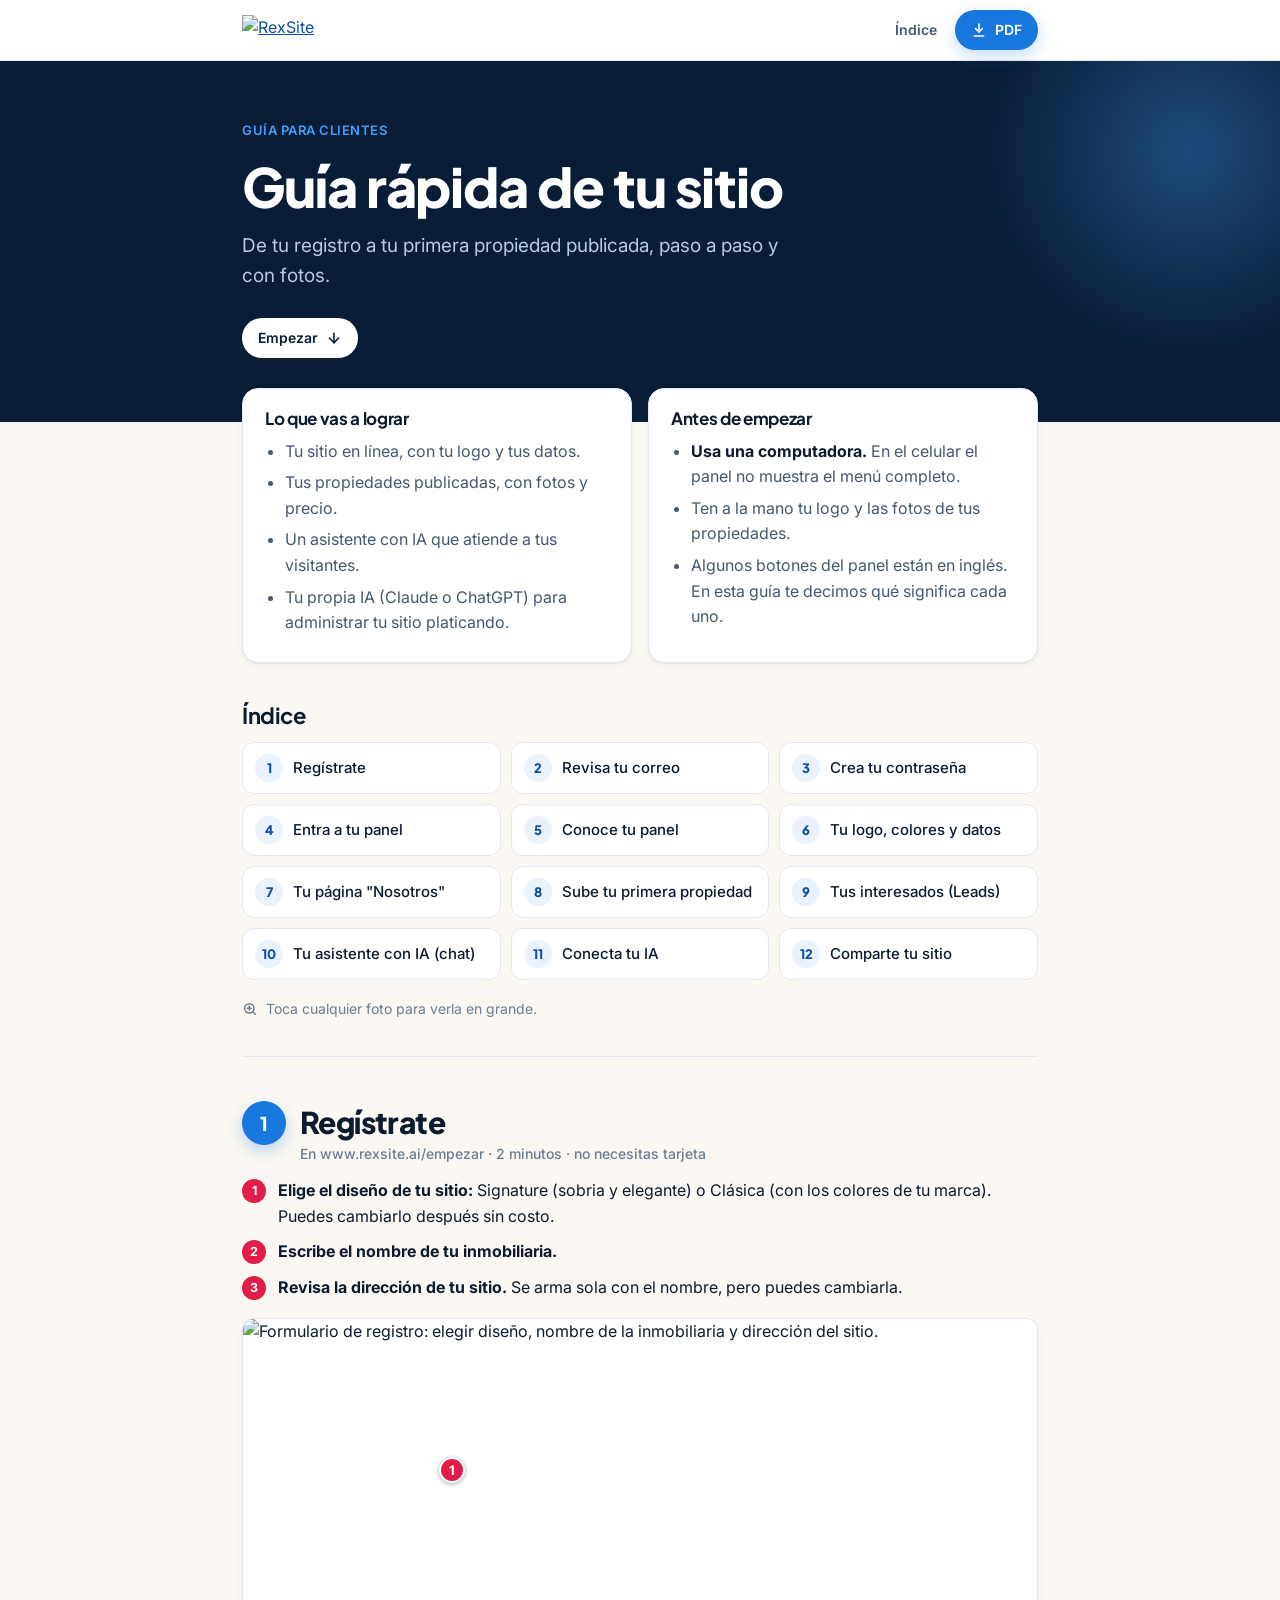
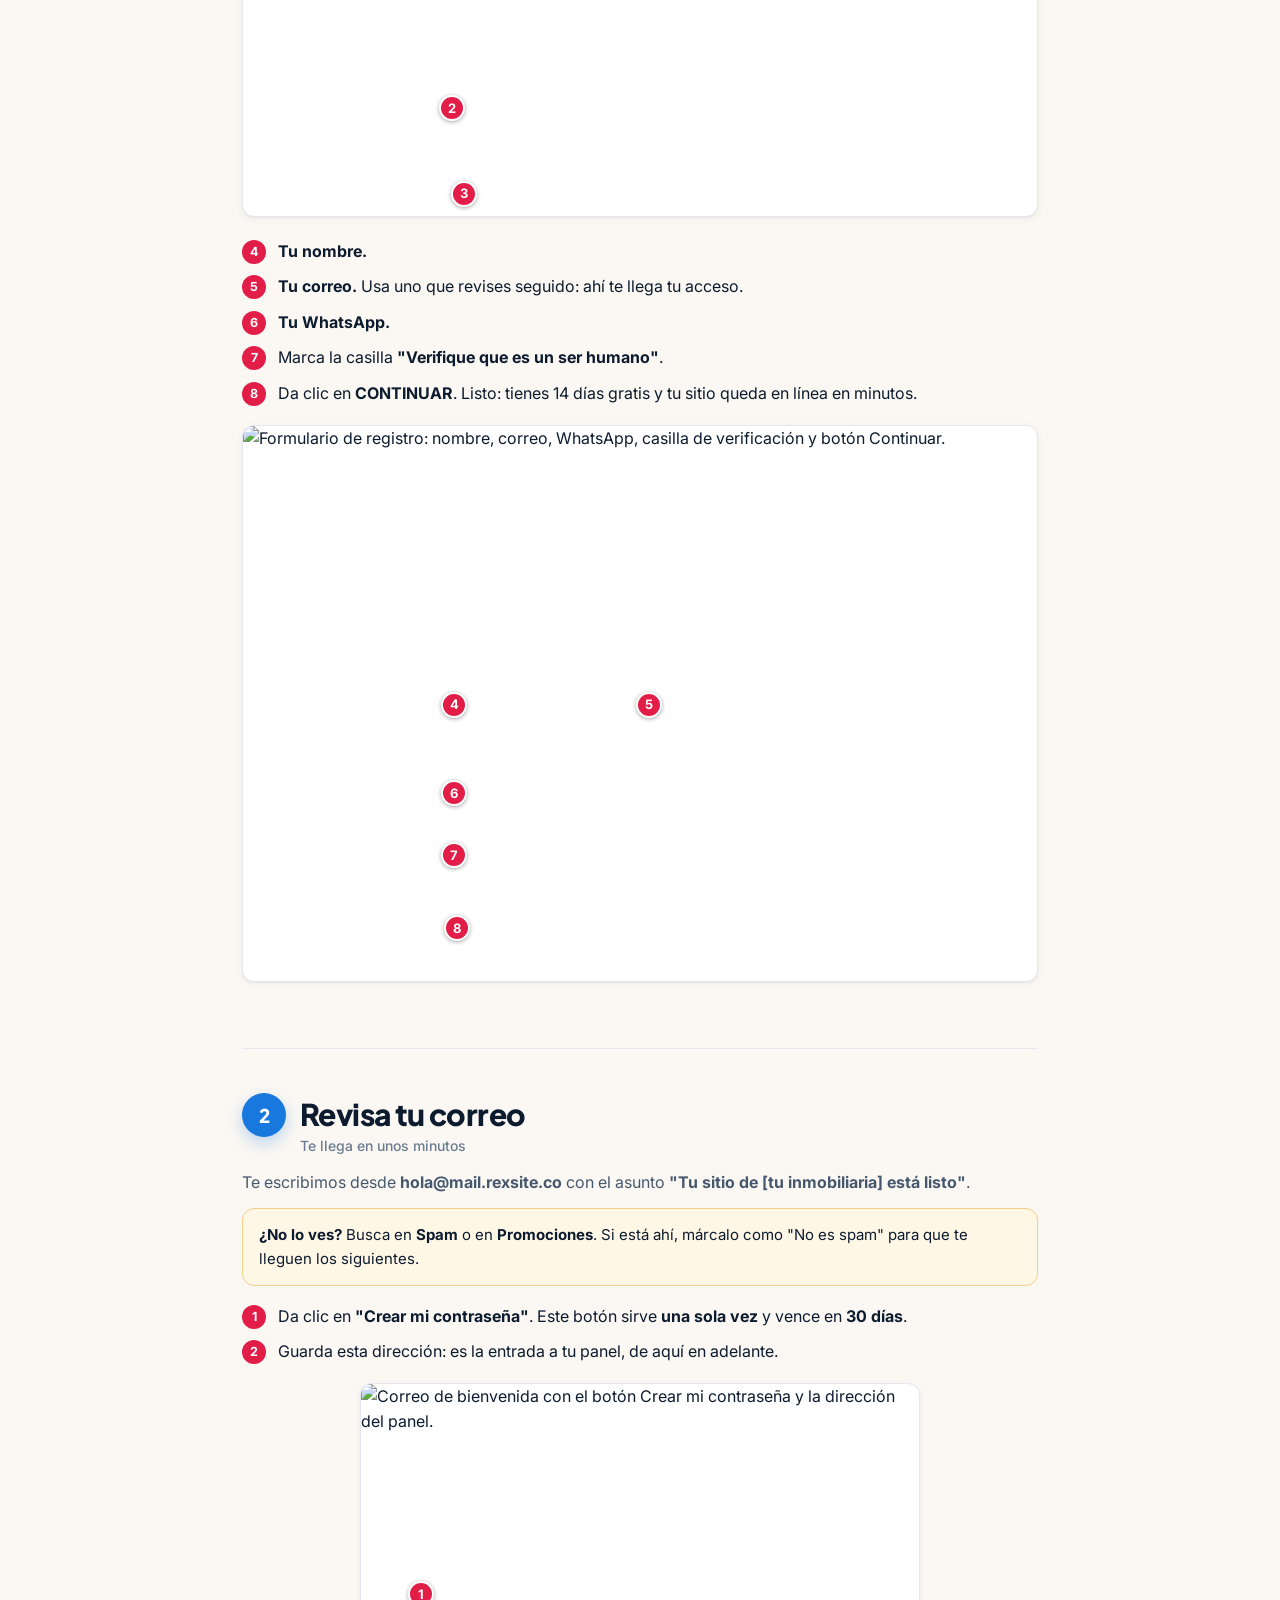
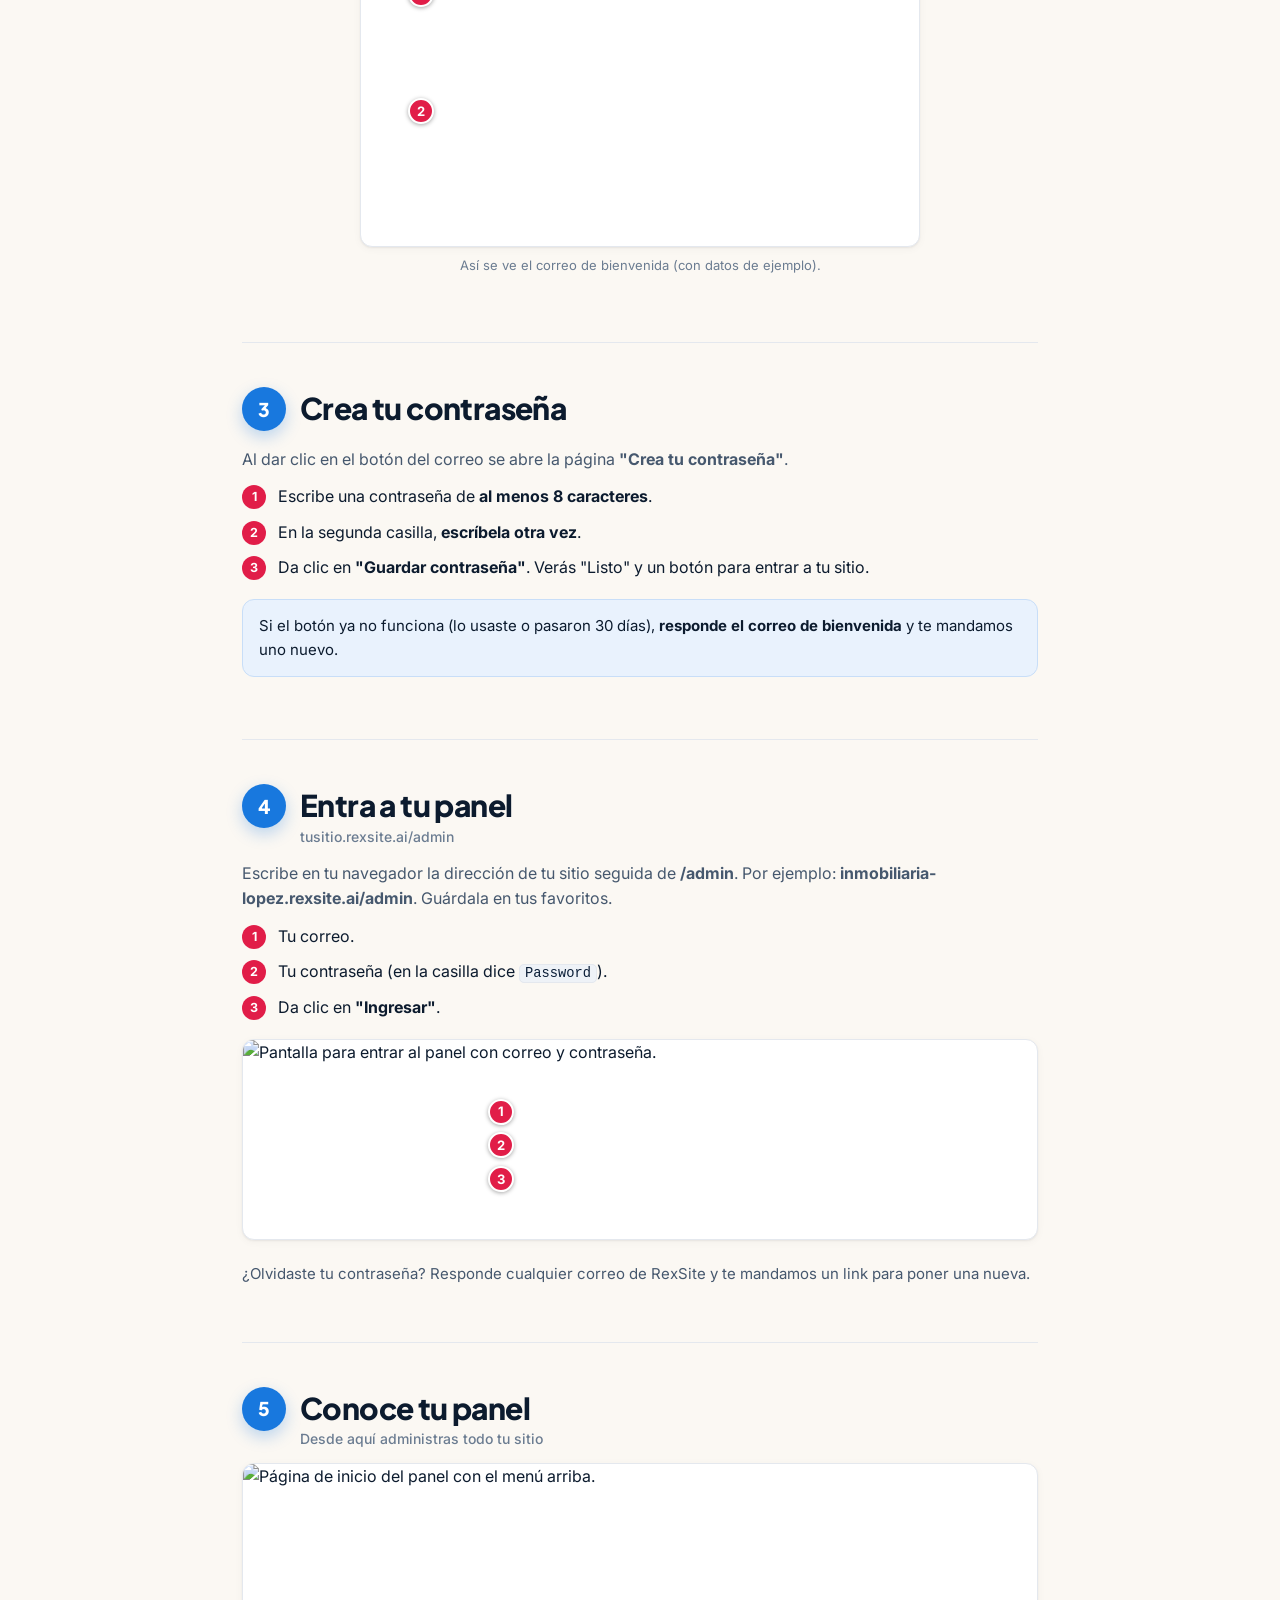
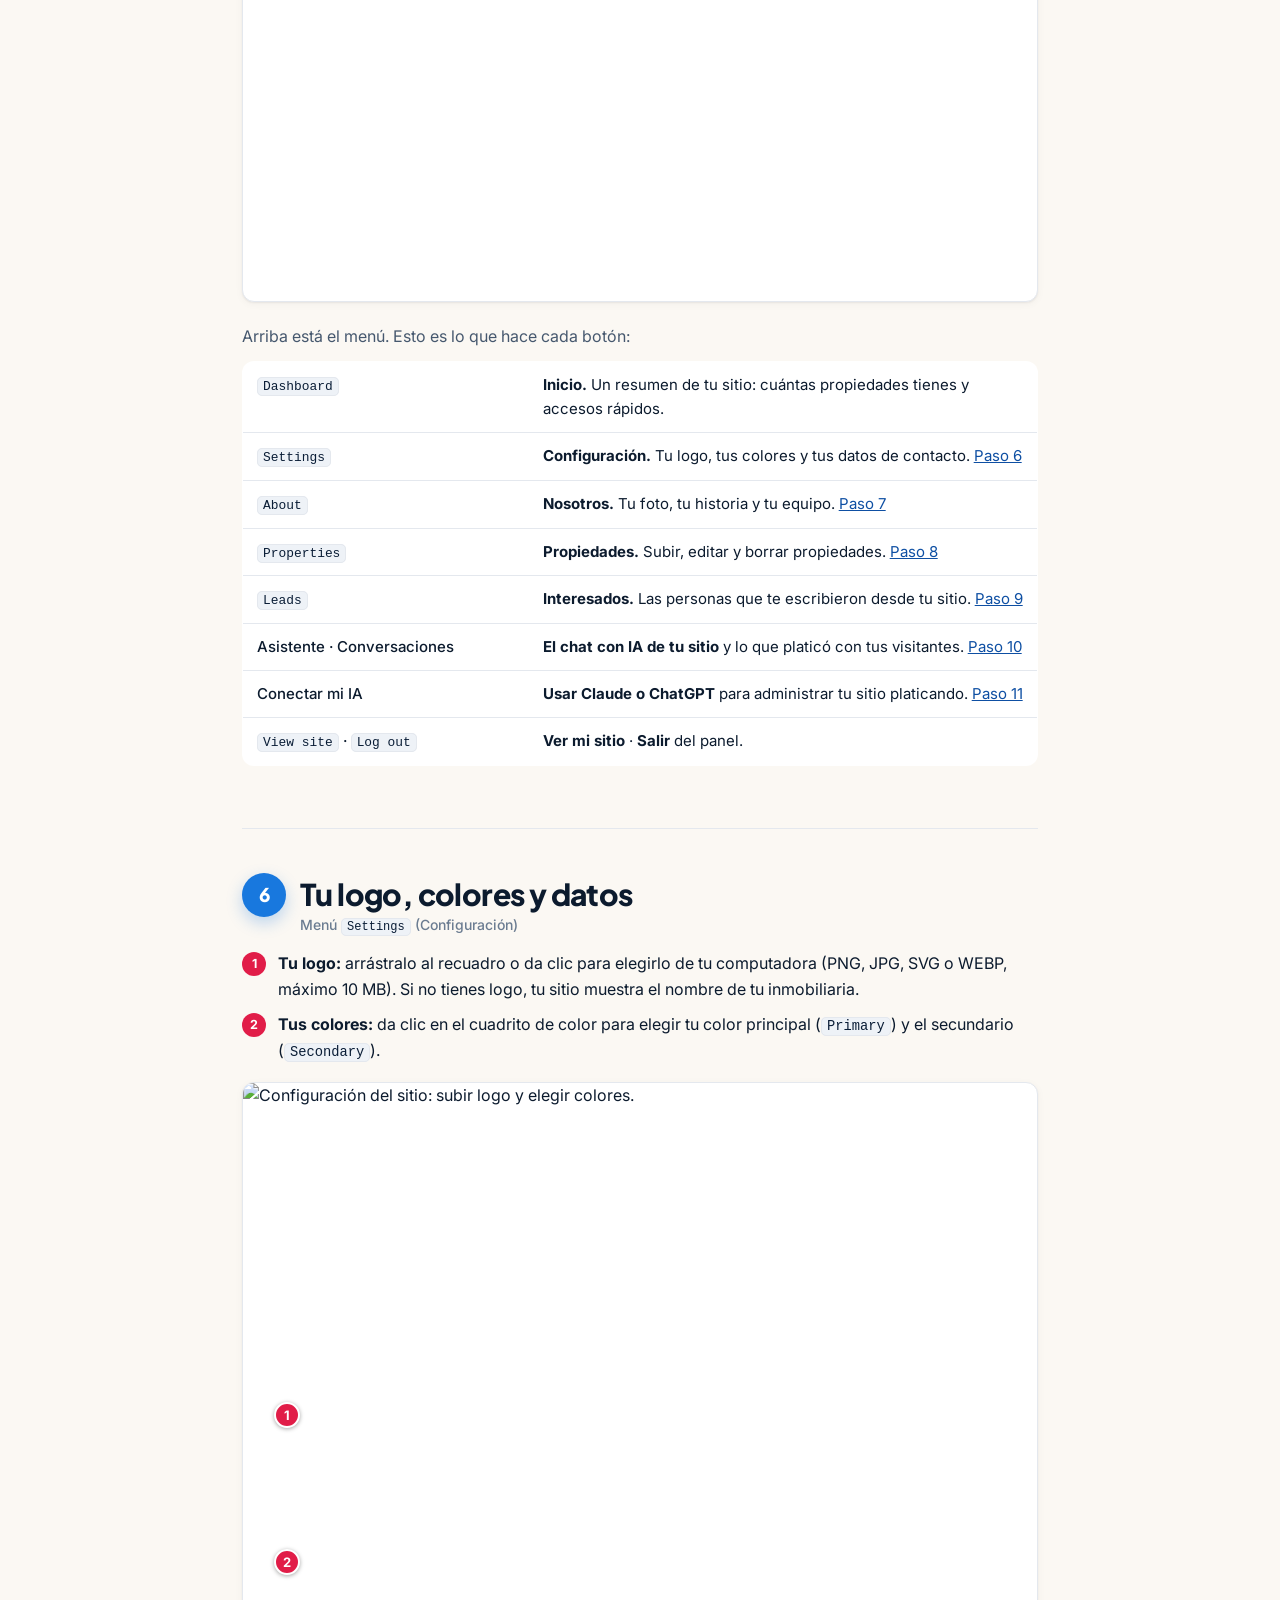
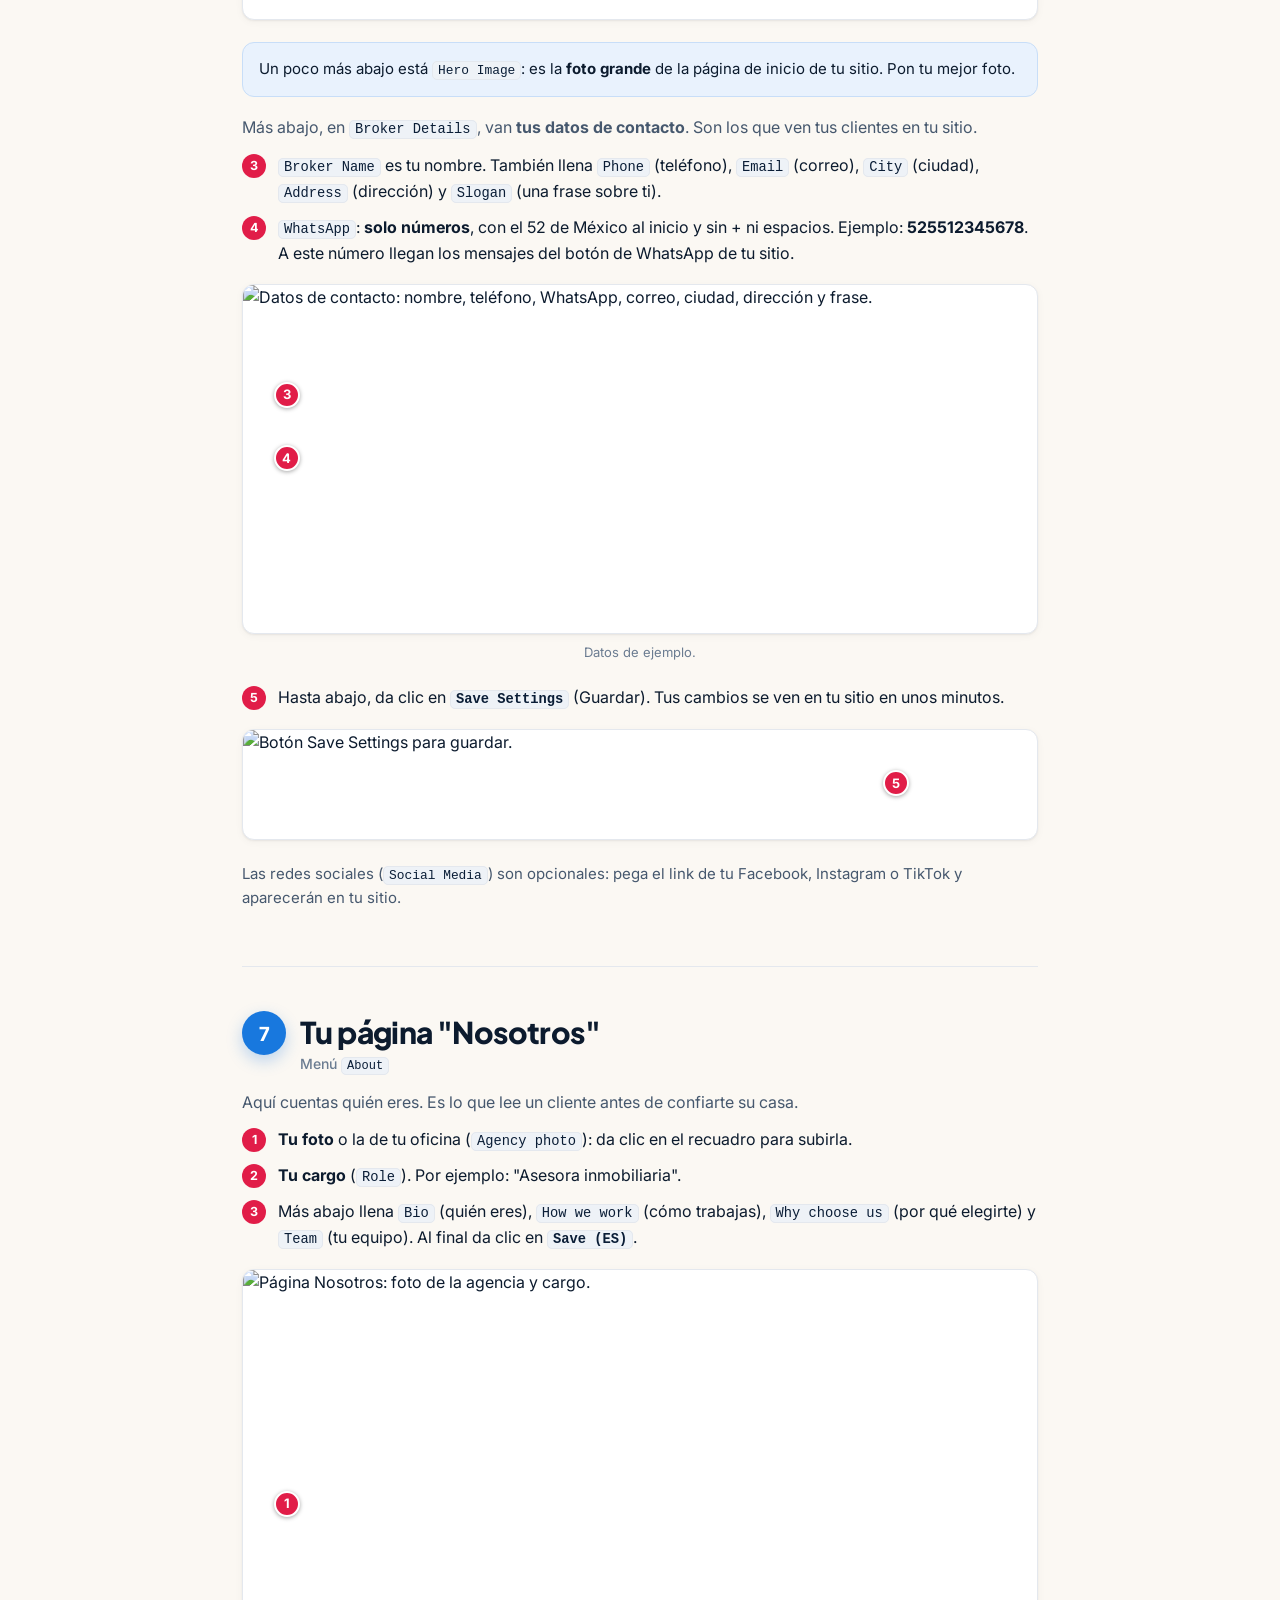
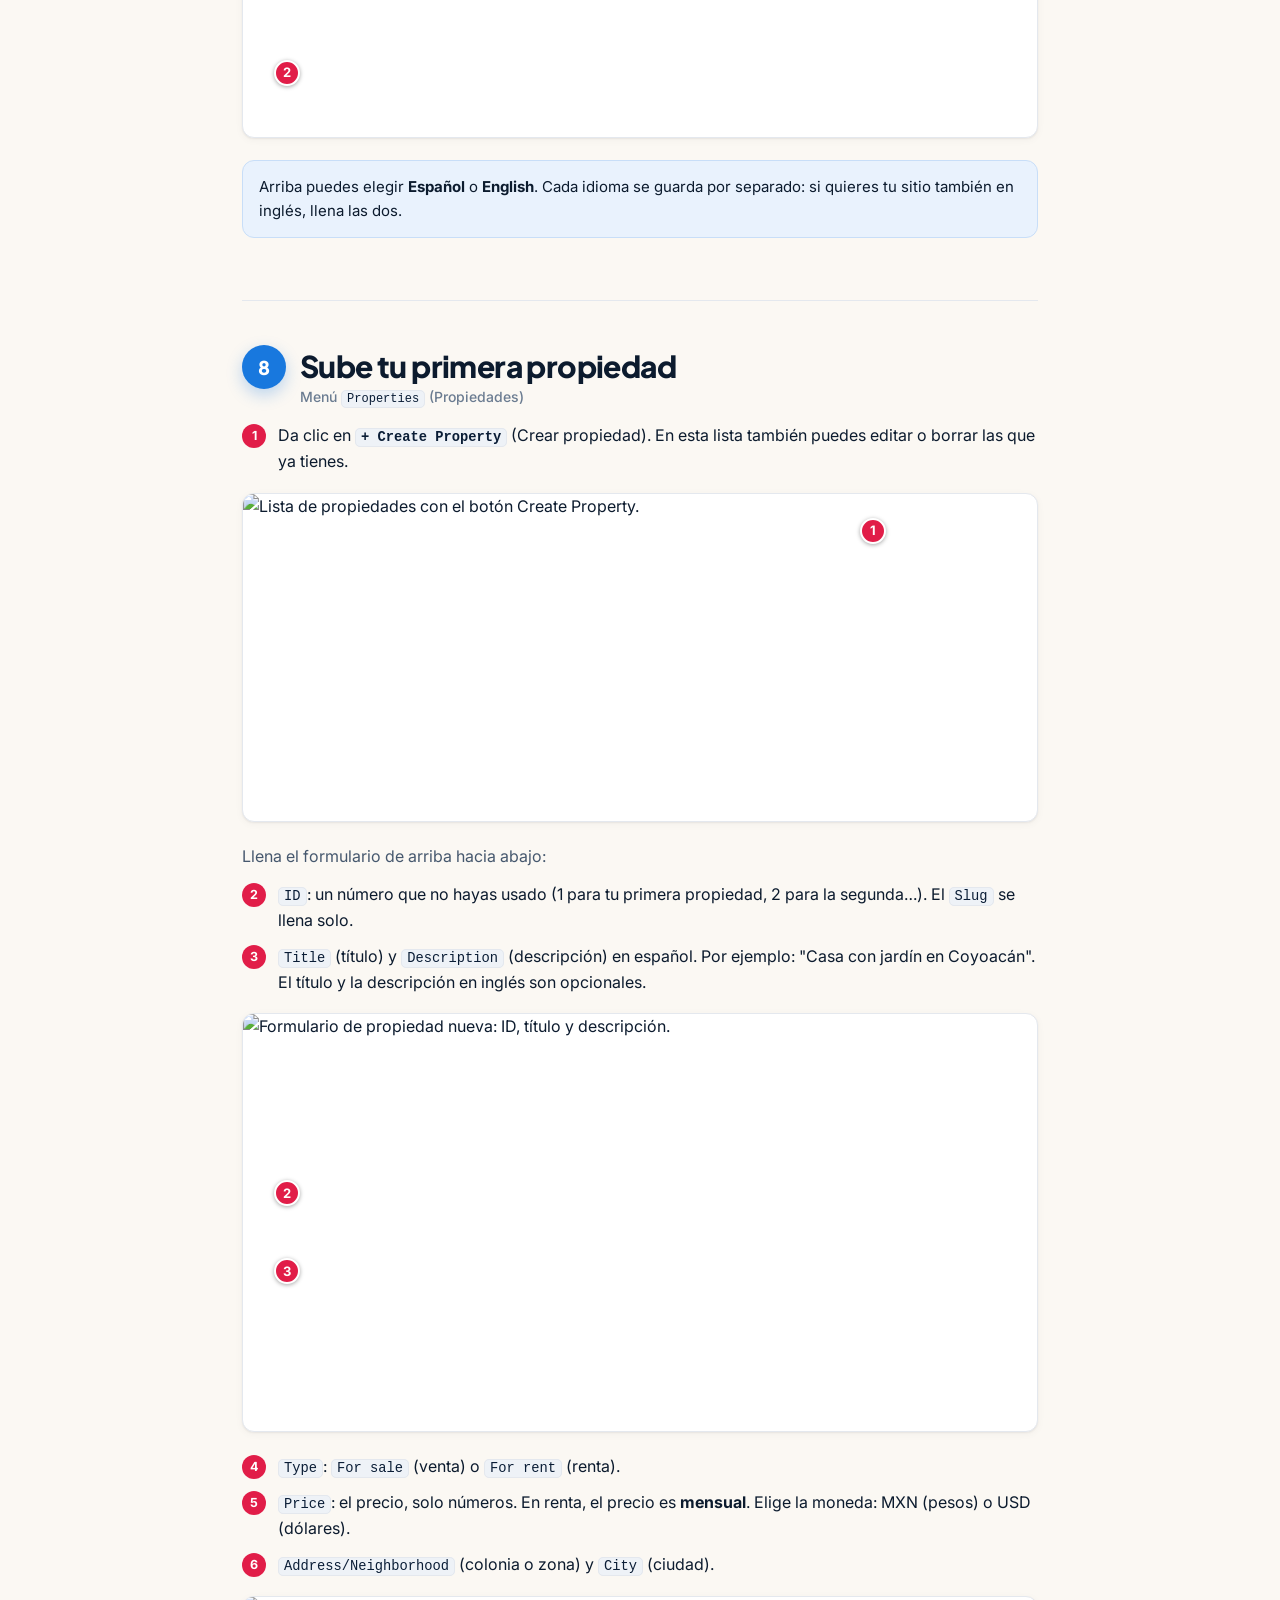
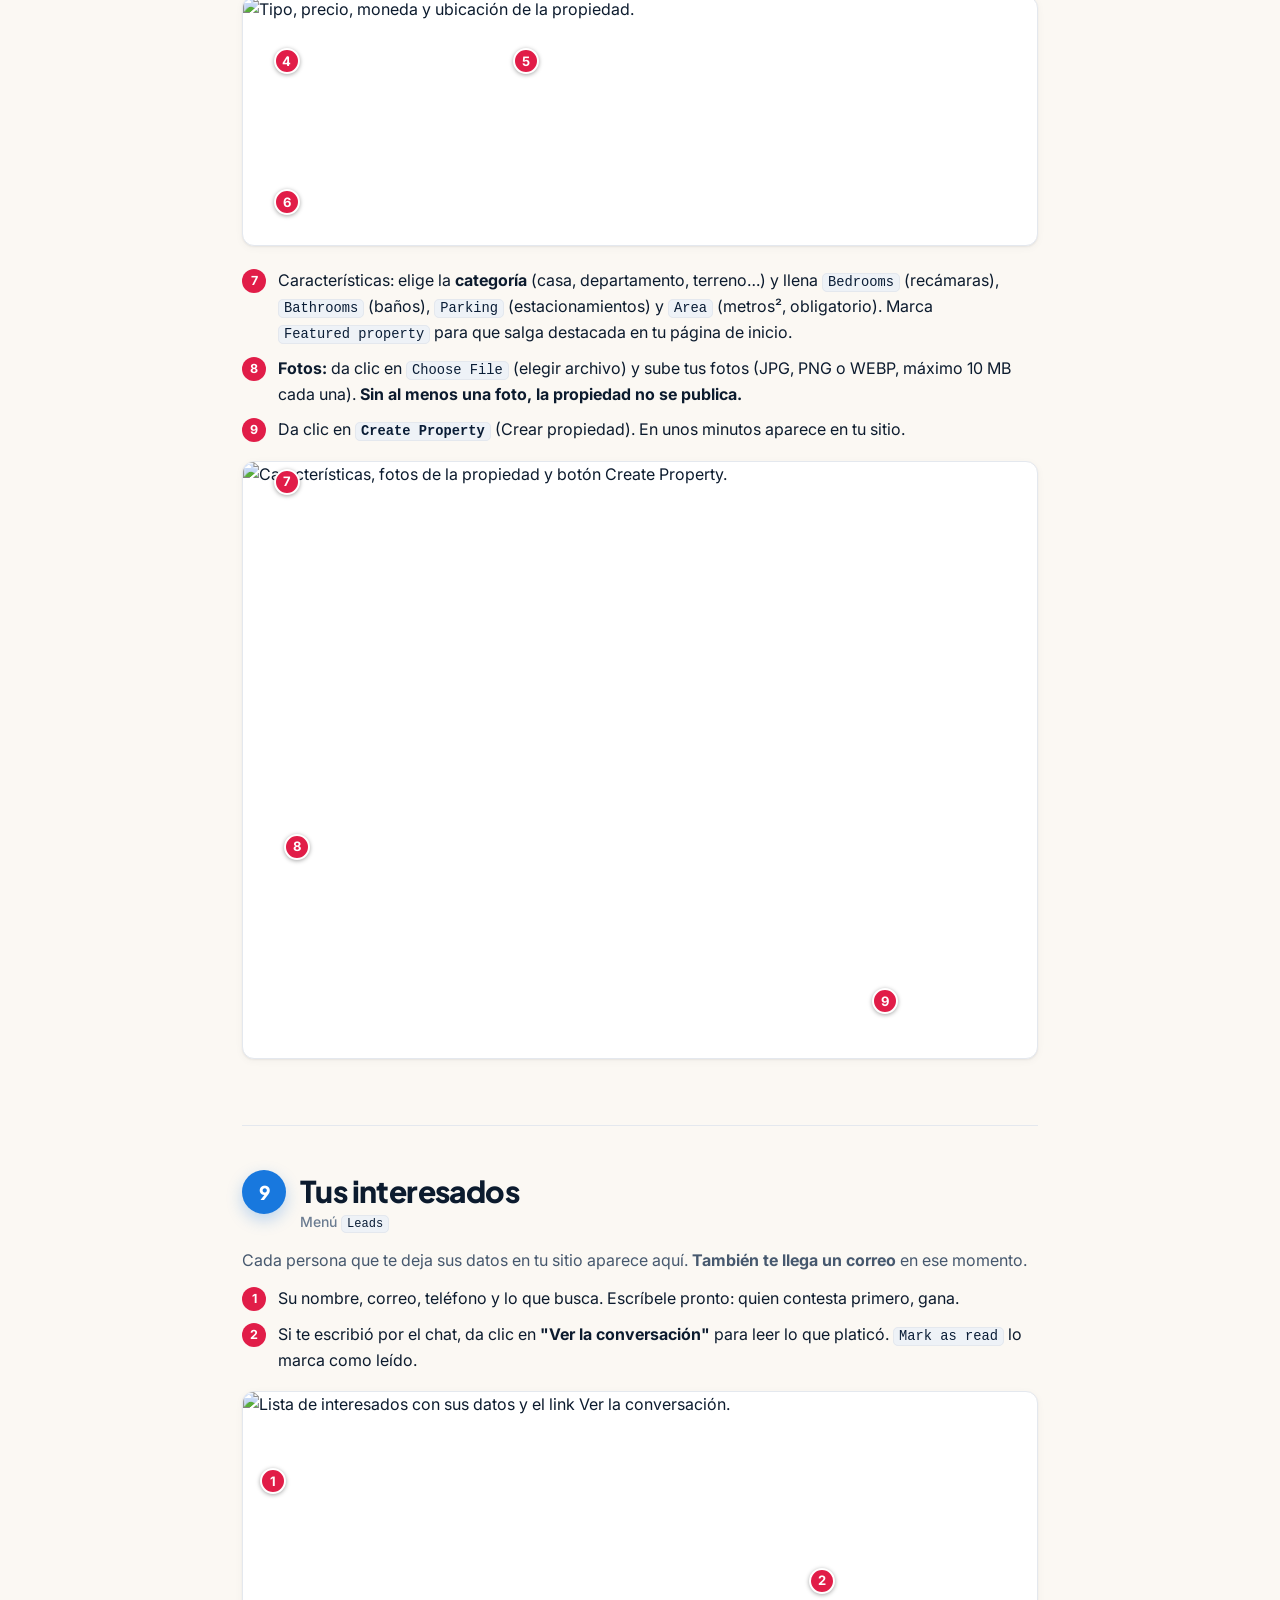
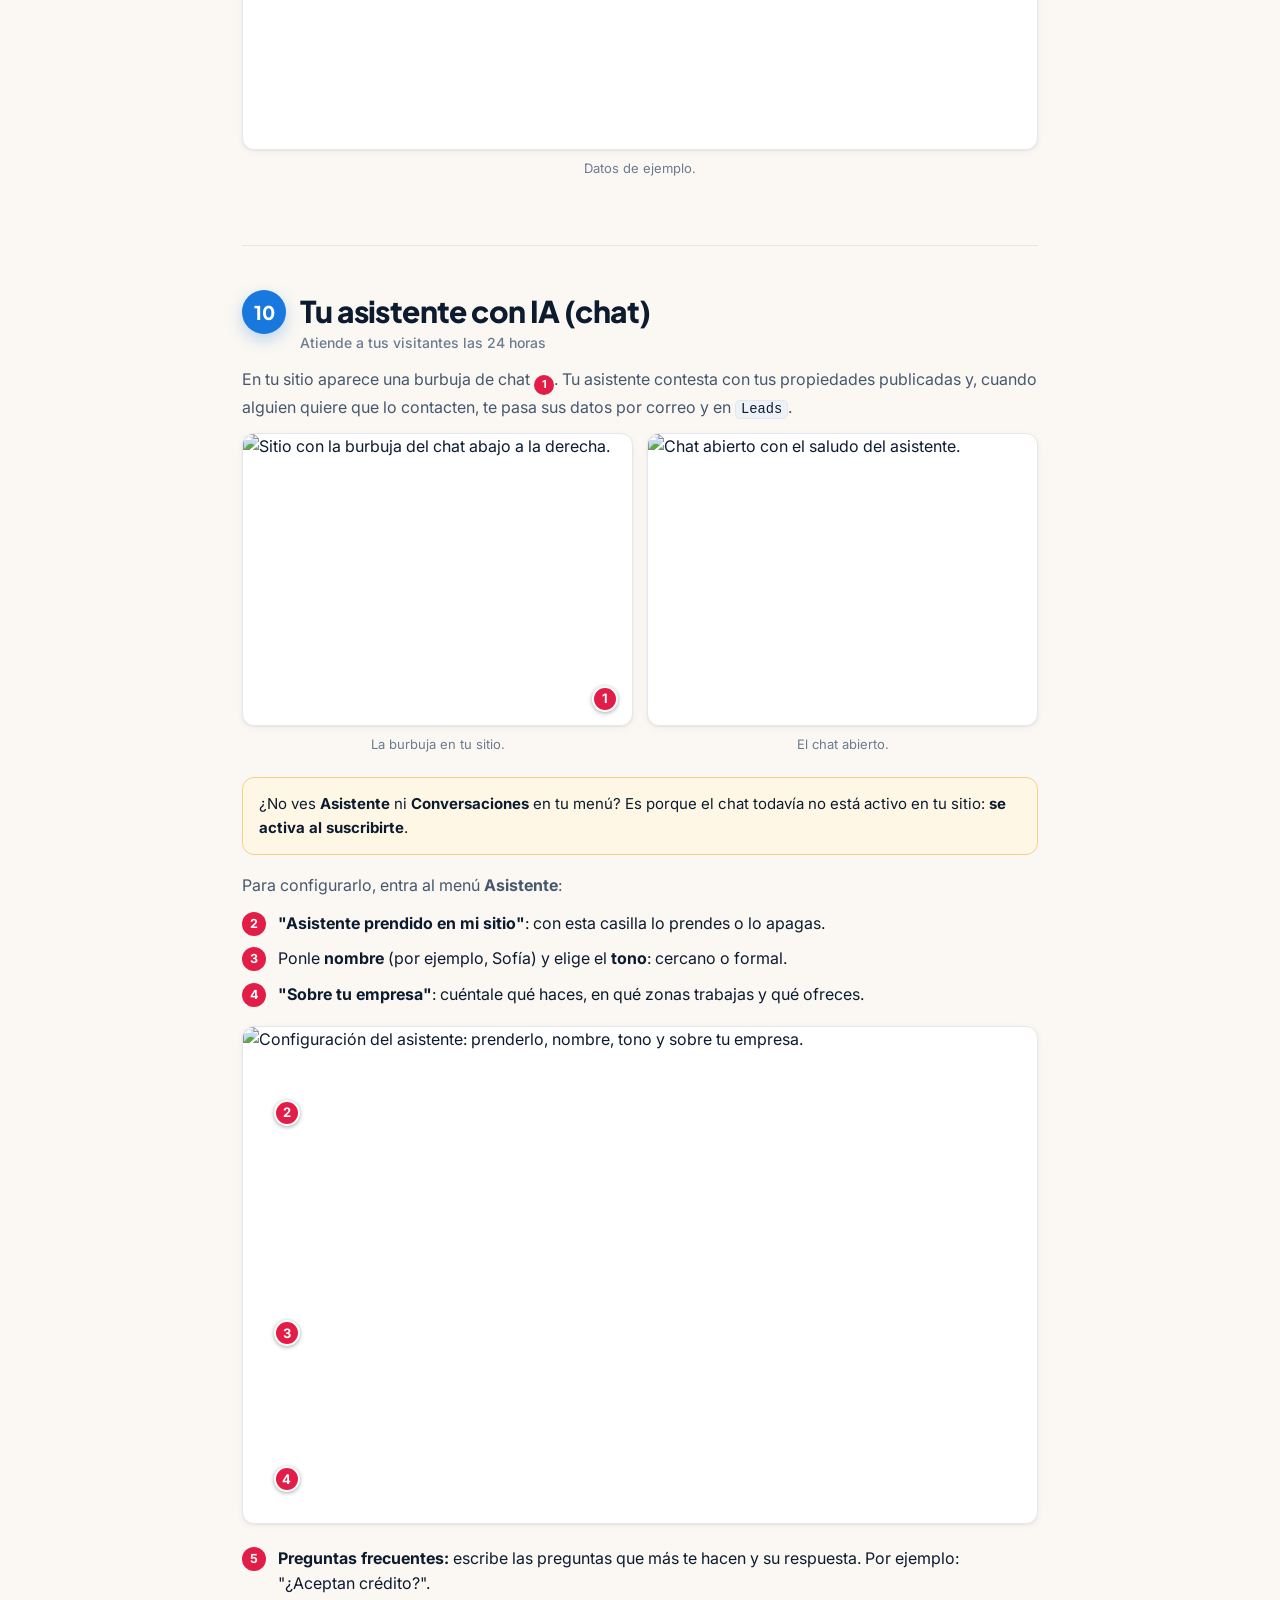
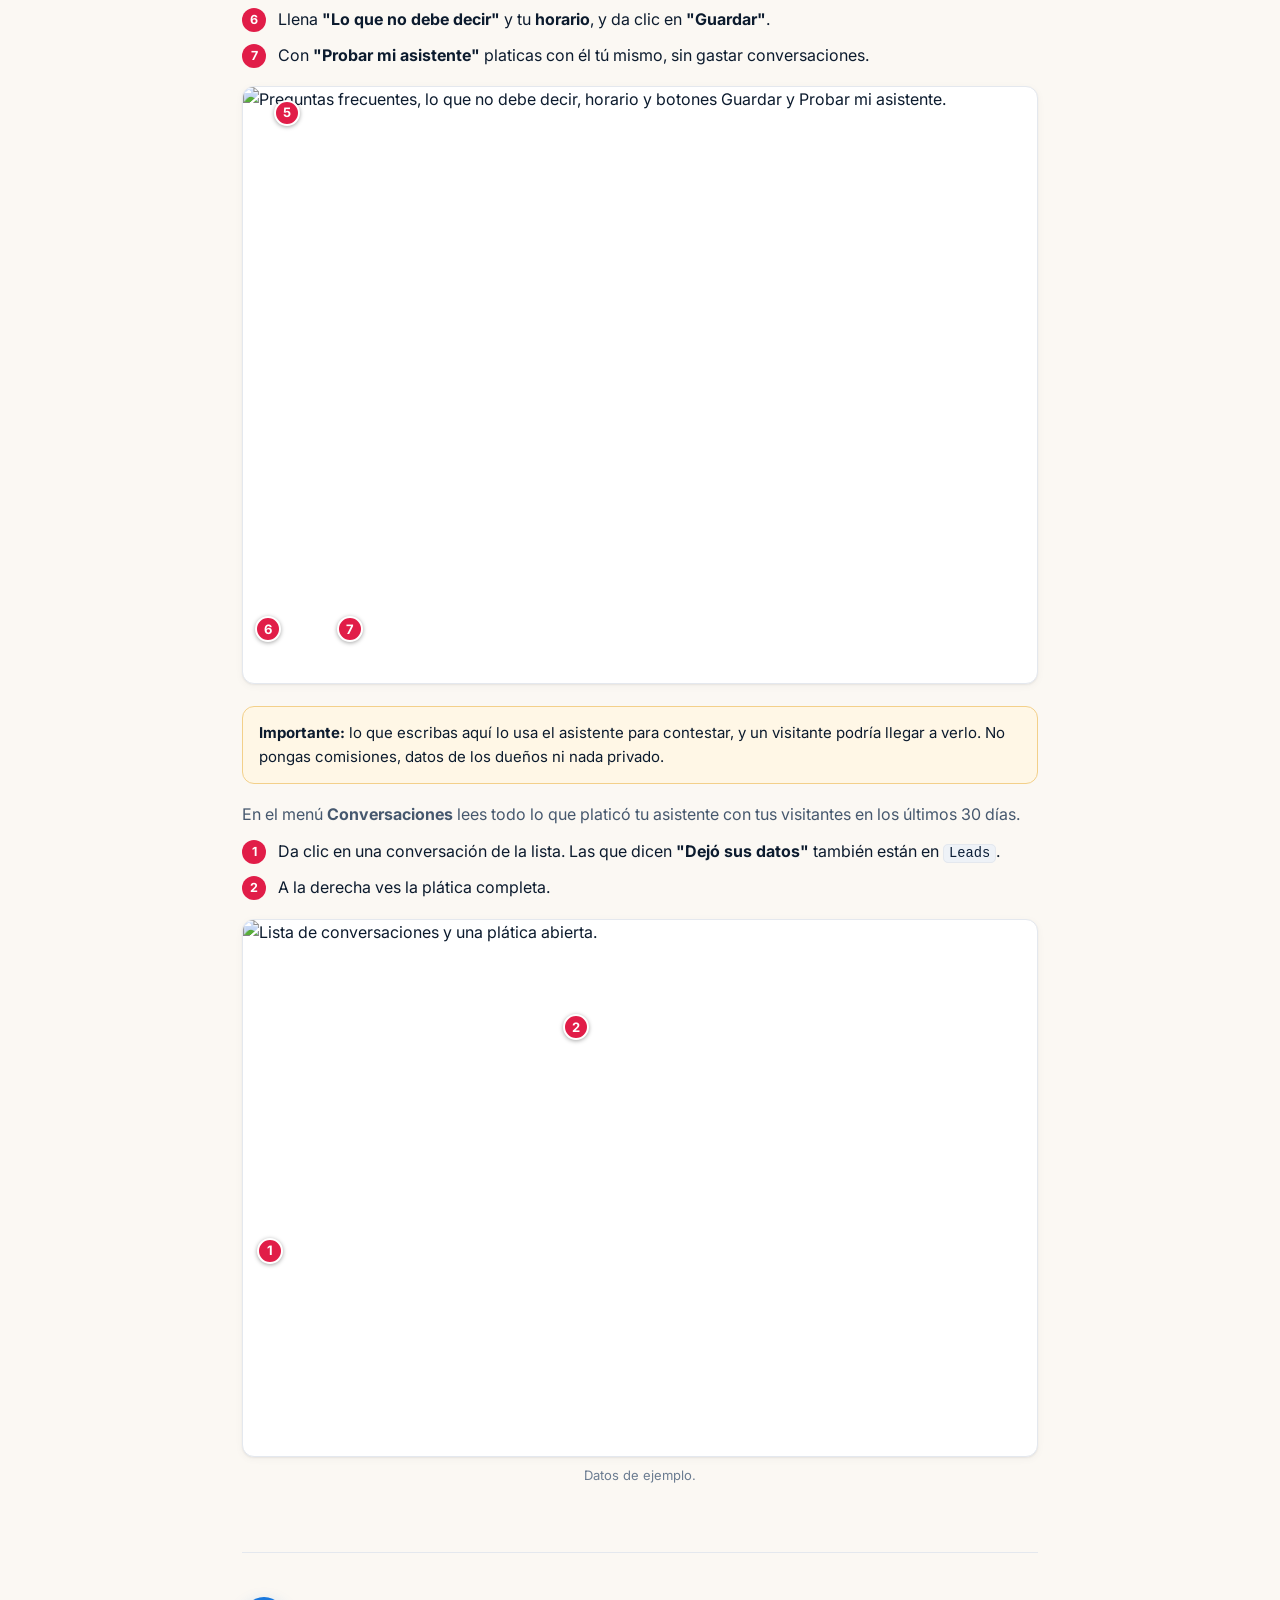
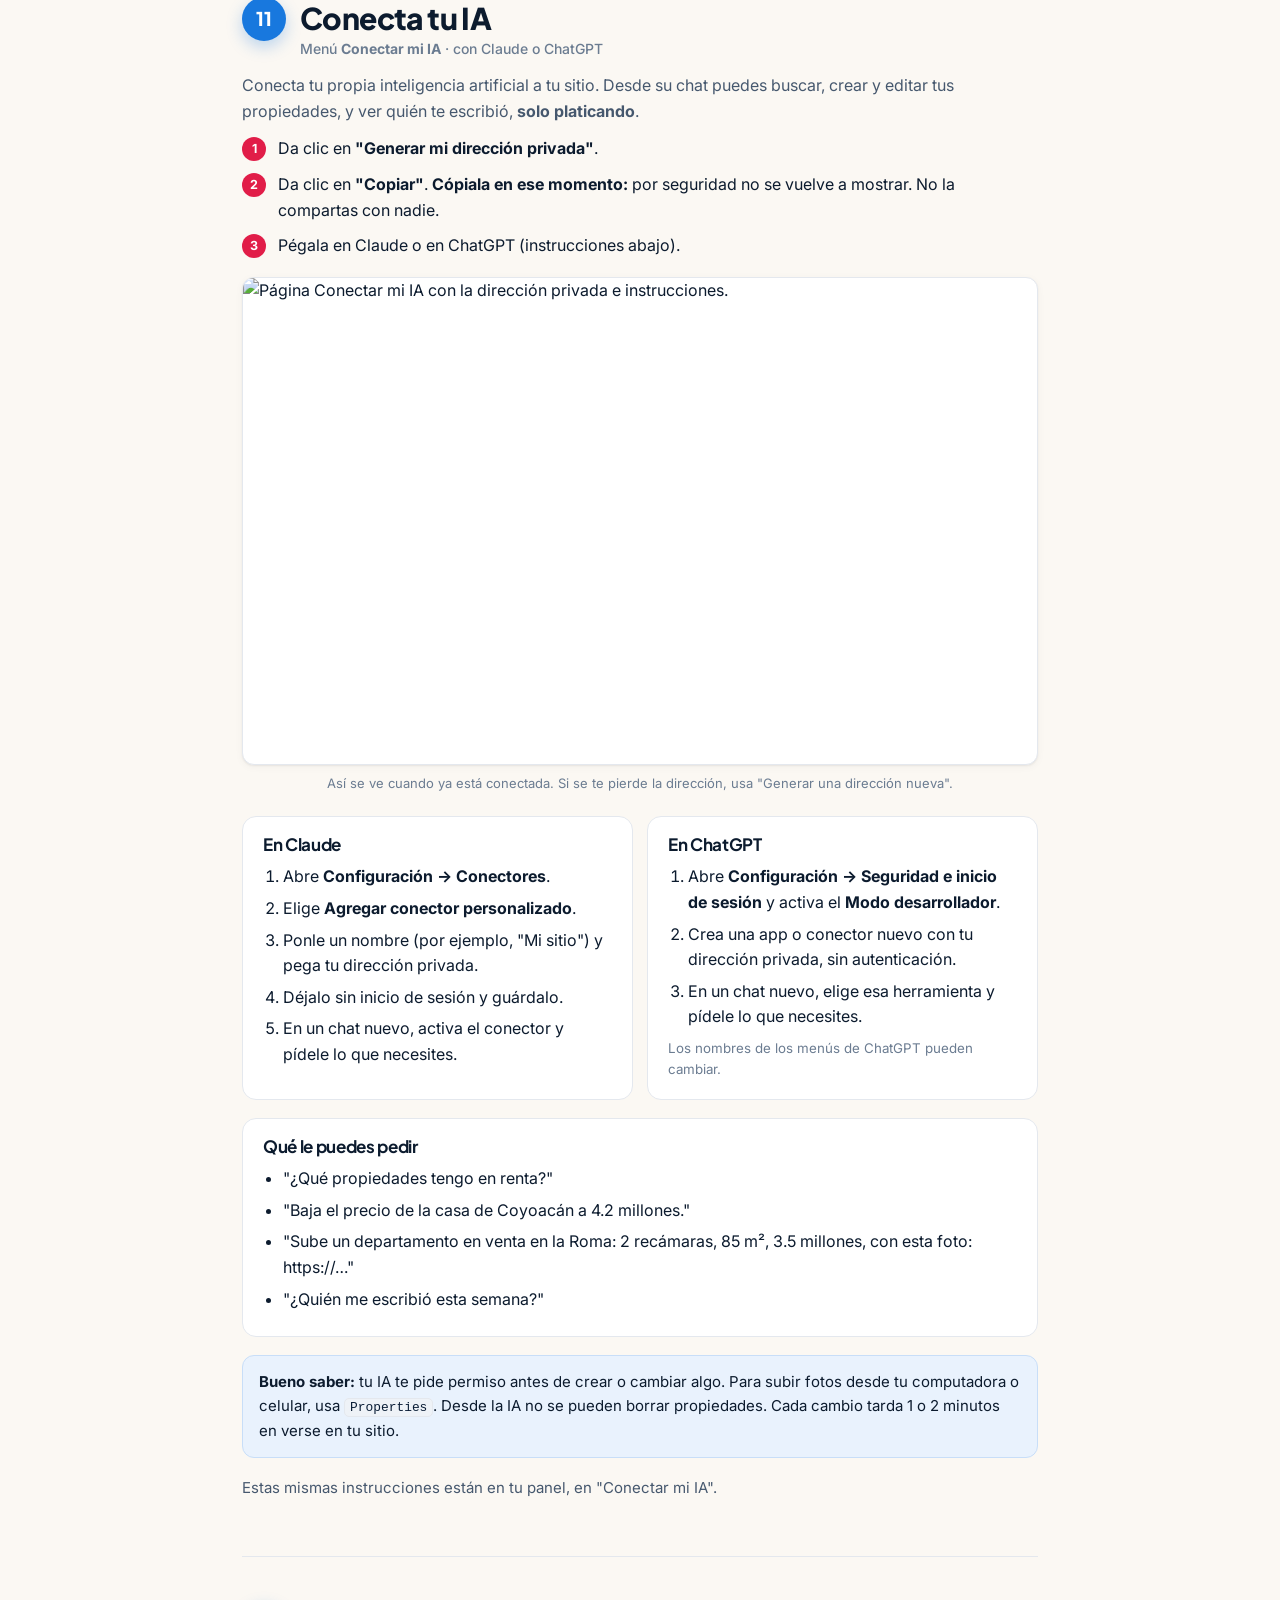
==== rexsite-landing/guia/index.html @ 1db3f113 "Guía rápida para clientes en www.rexsite.ai/guia Página nueva con la misma guía del PDF (registro, c" ====
<!doctype html>
<html lang="es">
<head>
<meta charset="utf-8">
<meta name="viewport" content="width=device-width, initial-scale=1">
<title>Guía rápida de tu sitio — RexSite</title>
<meta name="description" content="De tu registro a tu primera propiedad publicada, paso a paso y con fotos.">
<meta name="robots" content="noindex, nofollow">
<link rel="icon" href="/assets/img/favicon.png" type="image/png">
<link rel="apple-touch-icon" href="/assets/img/favicon.png">
<meta property="og:type" content="article">
<meta property="og:title" content="Guía rápida de tu sitio RexSite">
<meta property="og:description" content="De tu registro a tu primera propiedad publicada, paso a paso y con fotos.">
<meta property="og:image" content="https://www.rexsite.ai/guia/img/compartir.jpg">
<meta property="og:image:width" content="800">
<meta property="og:image:height" content="420">
<meta property="og:url" content="https://www.rexsite.ai/guia/">
<meta property="og:site_name" content="RexSite">
<meta property="og:locale" content="es_MX">
<link rel="preconnect" href="https://fonts.googleapis.com">
<link rel="preconnect" href="https://fonts.gstatic.com" crossorigin>
<link href="https://fonts.googleapis.com/css2?family=Plus+Jakarta+Sans:wght@600;700;800&family=Inter:wght@400;500;600&display=swap" rel="stylesheet">
<style>
:root{
  --ink:#06101F; --navy:#0A1D36; --blue:#1878DE; --blue-2:#3FA0FF; --blue-deep:#0E4FA3; --sky:#E9F2FD;
  --ivory:#F7F3EC; --ivory-2:#FBF8F3; --paper:#FFFFFF; --green:#12885A; --green-soft:#E6F6EE;
  --tx:#0C1B2E; --tx-2:#46586E; --tx-3:#6B7C91; --line:#E4E8EE; --amber:#FFF7E6; --amber-line:#F3D08A;
  --marca:#E11D48;
  --sh-sm:0 1px 2px rgba(6,16,31,.06),0 2px 8px rgba(6,16,31,.04);
  --sh-md:0 4px 12px rgba(6,16,31,.06),0 16px 40px rgba(6,16,31,.08);
  --f-display:"Plus Jakarta Sans","Segoe UI",system-ui,-apple-system,sans-serif;
  --f-text:"Inter",system-ui,-apple-system,"Segoe UI",sans-serif;
  --maxw:860px; --pad:clamp(16px,4.5vw,32px);
}
*{box-sizing:border-box}
html{scroll-behavior:smooth;scroll-padding-top:76px}
body{margin:0;background:var(--ivory-2);color:var(--tx);font-family:var(--f-text);font-size:16px;line-height:1.6;-webkit-font-smoothing:antialiased}
img{max-width:100%;display:block}
a{color:var(--blue-deep)}
h1,h2,h3{font-family:var(--f-display);line-height:1.15;margin:0;letter-spacing:-.02em}
p{margin:0 0 12px}
.envoltura{max-width:var(--maxw);margin:0 auto;padding:0 var(--pad)}

/* Barra de arriba */
.barra{position:sticky;top:0;z-index:20;background:rgba(255,255,255,.92);backdrop-filter:saturate(1.4) blur(10px);-webkit-backdrop-filter:saturate(1.4) blur(10px);border-bottom:1px solid var(--line)}
.barra .envoltura{display:flex;align-items:center;justify-content:space-between;gap:12px;height:60px}
.barra__logo img{height:30px;width:auto}
.barra__links{display:flex;align-items:center;gap:8px}
.barra__indice{font-size:14px;font-weight:600;color:var(--tx-2);text-decoration:none;padding:8px 10px;border-radius:999px}
.barra__indice:hover{background:var(--sky);color:var(--blue-deep)}
.boton{display:inline-flex;align-items:center;gap:8px;background:var(--blue);color:#fff;text-decoration:none;font-weight:600;font-size:14px;padding:9px 16px;border-radius:999px;box-shadow:0 6px 16px rgba(24,120,222,.25);white-space:nowrap}
.boton:hover{background:var(--blue-deep)}
.boton svg{flex:none}

/* Portada */
.portada{background:var(--navy);color:#fff;padding:56px 0 64px;position:relative;overflow:hidden}
.portada::after{content:"";position:absolute;right:-120px;top:-120px;width:420px;height:420px;border-radius:50%;background:radial-gradient(closest-side,rgba(63,160,255,.35),rgba(63,160,255,0));pointer-events:none}
.etiqueta{display:inline-block;font-size:13px;font-weight:600;letter-spacing:.04em;text-transform:uppercase;color:var(--blue-2);margin-bottom:14px}
.portada h1{font-size:clamp(34px,7vw,54px);font-weight:800;margin-bottom:14px}
.portada p{font-size:clamp(16px,2.6vw,19px);color:#B9CBE0;max-width:560px;margin:0}
.portada .boton{margin-top:26px;background:#fff;color:var(--navy);box-shadow:none}
.portada .boton:hover{background:var(--sky)}

.cajas{display:grid;grid-template-columns:1fr 1fr;gap:16px;margin-top:-34px;position:relative;z-index:2}
.caja{background:var(--paper);border:1px solid var(--line);border-radius:16px;padding:20px 22px;box-shadow:var(--sh-sm)}
.caja h3{font-size:17px;margin-bottom:10px}
.caja ul{margin:0;padding-left:20px}
.caja li{margin-bottom:6px;color:var(--tx-2)}
.caja li b{color:var(--tx)}

/* Índice */
.indice{margin:40px 0 8px}
.indice h2{font-size:22px;margin-bottom:14px}
.indice ol{list-style:none;margin:0;padding:0;display:grid;grid-template-columns:repeat(3,1fr);gap:10px}
.indice a{display:flex;align-items:center;gap:10px;background:var(--paper);border:1px solid var(--line);border-radius:12px;padding:11px 12px;text-decoration:none;color:var(--tx);font-weight:500;font-size:15px;line-height:1.3;transition:border-color .15s,box-shadow .15s}
.indice a:hover{border-color:var(--blue);box-shadow:var(--sh-sm)}
.indice span{flex:none;width:28px;height:28px;border-radius:50%;background:var(--sky);color:var(--blue-deep);font-family:var(--f-display);font-weight:800;font-size:13px;display:flex;align-items:center;justify-content:center}

/* Pasos */
.paso{padding:44px 0 8px;border-top:1px solid var(--line);margin-top:36px}
.paso__cabeza{display:flex;align-items:flex-start;gap:14px;margin-bottom:16px}
.paso__num{flex:none;width:44px;height:44px;border-radius:50%;background:var(--blue);color:#fff;font-family:var(--f-display);font-weight:800;font-size:19px;display:flex;align-items:center;justify-content:center;box-shadow:0 6px 16px rgba(24,120,222,.28)}
.paso h2{font-size:clamp(23px,4.2vw,30px);font-weight:800;padding-top:4px}
.paso__sub{display:block;font-family:var(--f-text);font-size:14px;font-weight:500;color:var(--tx-3);letter-spacing:0;margin-top:6px}
.lead{color:var(--tx-2)}
ol.pasitos{list-style:none;margin:0 0 18px;padding:0}
ol.pasitos li{display:flex;gap:12px;align-items:flex-start;margin-bottom:10px}
.n{flex:none;width:24px;height:24px;border-radius:50%;background:var(--marca);color:#fff;font-weight:700;font-size:12.5px;display:inline-flex;align-items:center;justify-content:center;margin-top:1px}
.en{font-family:ui-monospace,SFMono-Regular,Menlo,monospace;font-size:.86em;background:#EEF2F7;border:1px solid var(--line);border-radius:5px;padding:1px 5px;white-space:nowrap;color:var(--navy)}

/* Fotos */
figure{margin:0 0 22px}
.foto{position:relative;cursor:zoom-in;border:1px solid var(--line);border-radius:12px;background:#fff;box-shadow:var(--sh-sm)}
.foto:focus-visible{outline:3px solid var(--blue);outline-offset:3px}
.foto img{width:100%;height:auto;border-radius:11px}
.foto--angosta{max-width:560px;margin-left:auto;margin-right:auto}
.m{position:absolute;transform:translate(-50%,-50%);width:26px;height:26px;border-radius:50%;background:var(--marca);color:#fff;font-weight:700;font-size:13px;display:flex;align-items:center;justify-content:center;border:2px solid #fff;box-shadow:0 1px 4px rgba(0,0,0,.35);pointer-events:none}
figcaption{font-size:13px;color:var(--tx-3);margin-top:8px;text-align:center}
.dos{display:grid;grid-template-columns:1fr 1fr;gap:14px}
.aviso-fotos{display:flex;align-items:center;gap:8px;font-size:14px;color:var(--tx-3);margin:18px 0 0}

/* Avisos */
.nota,.tip{border-radius:12px;padding:14px 16px;margin:0 0 18px;font-size:15px}
.nota{background:var(--amber);border:1px solid var(--amber-line)}
.tip{background:var(--sky);border:1px solid #C8DEF8}

table.dic{width:100%;border-collapse:collapse;background:var(--paper);border:1px solid var(--line);border-radius:12px;overflow:hidden;font-size:15px;margin-bottom:18px}
table.dic td{border-bottom:1px solid var(--line);padding:11px 14px;vertical-align:top}
table.dic tr:last-child td{border-bottom:0}
table.dic td:first-child{width:36%;font-weight:500}

.columnas{display:grid;grid-template-columns:1fr 1fr;gap:14px;margin-bottom:18px}
.tarjeta{background:var(--paper);border:1px solid var(--line);border-radius:14px;padding:18px 20px}
.tarjeta h3{font-size:17px;margin-bottom:10px}
.tarjeta ol,.tarjeta ul{margin:0;padding-left:20px}
.tarjeta li{margin-bottom:6px}
.tarjeta small{display:block;color:var(--tx-3);margin-top:8px}

/* Final */
.final{text-align:center;padding:56px 0 64px;margin-top:40px;border-top:1px solid var(--line)}
.final h2{font-size:28px;margin-bottom:8px}
.final p{color:var(--tx-2)}
.final .boton{margin-top:10px}
.pie{background:var(--navy);color:#B9CBE0;font-size:13px;text-align:center;padding:22px var(--pad)}
.pie a{color:#fff}

/* Foto en grande */
.visor{position:fixed;top:0;right:0;bottom:0;left:0;z-index:50;background:rgba(6,16,31,.86);display:none;align-items:center;justify-content:center;padding:20px;cursor:zoom-out}
.visor.abierto{display:flex}
.visor__caja{width:min(1100px,100%);max-height:100%;overflow:auto;overscroll-behavior:contain;-webkit-overflow-scrolling:touch}
.visor__caja .foto{cursor:zoom-out;box-shadow:none;width:max(100%,760px)}
.visor__pista{position:sticky;left:0;width:calc(100vw - 20px);margin:10px 0 0;color:#fff;font-size:14px;text-align:center}
.visor__cerrar{position:fixed;top:14px;right:14px;width:42px;height:42px;border-radius:50%;border:0;background:#fff;color:var(--navy);font-size:22px;line-height:1;cursor:pointer}

@media (max-width:720px){
  .cajas,.columnas,.dos{grid-template-columns:1fr}
  .cajas{margin-top:-28px}
  .indice ol{grid-template-columns:1fr 1fr}
  .barra__indice{display:none}
  .m{width:20px;height:20px;font-size:11px;border-width:1.5px}
  .visor{padding:56px 10px 10px;align-items:flex-start}
  .visor__caja .m{width:26px;height:26px;font-size:13px;border-width:2px}
  .portada{padding:40px 0 58px}
}
@media (max-width:380px){ .indice ol{grid-template-columns:1fr} }
</style>
</head>
<body>

<header class="barra">
  <div class="envoltura">
    <a class="barra__logo" href="/" aria-label="RexSite"><img src="/assets/img/logo.png?v=2" alt="RexSite" width="730" height="220"></a>
    <nav class="barra__links">
      <a class="barra__indice" href="#indice">Índice</a>
      <a class="boton" href="/guia/rexsite-guia-rapida.pdf" download>
        <svg width="16" height="16" viewBox="0 0 24 24" fill="none" stroke="currentColor" stroke-width="2.4" stroke-linecap="round" stroke-linejoin="round" aria-hidden="true"><path d="M12 3v12"/><path d="m7 10 5 5 5-5"/><path d="M5 21h14"/></svg>
        PDF
      </a>
    </nav>
  </div>
</header>

<main>
<section class="portada">
  <div class="envoltura">
    <span class="etiqueta">Guía para clientes</span>
    <h1>Guía rápida de tu sitio</h1>
    <p>De tu registro a tu primera propiedad publicada, paso a paso y con fotos.</p>
    <a class="boton" href="#paso-1">Empezar
      <svg width="16" height="16" viewBox="0 0 24 24" fill="none" stroke="currentColor" stroke-width="2.4" stroke-linecap="round" stroke-linejoin="round" aria-hidden="true"><path d="M12 5v14"/><path d="m19 12-7 7-7-7"/></svg>
    </a>
  </div>
</section>

<div class="envoltura">
  <div class="cajas">
    <div class="caja">
      <h3>Lo que vas a lograr</h3>
      <ul>
        <li>Tu sitio en línea, con tu logo y tus datos.</li>
        <li>Tus propiedades publicadas, con fotos y precio.</li>
        <li>Un asistente con IA que atiende a tus visitantes.</li>
        <li>Tu propia IA (Claude o ChatGPT) para administrar tu sitio platicando.</li>
      </ul>
    </div>
    <div class="caja">
      <h3>Antes de empezar</h3>
      <ul>
        <li><b>Usa una computadora.</b> En el celular el panel no muestra el menú completo.</li>
        <li>Ten a la mano tu logo y las fotos de tus propiedades.</li>
        <li>Algunos botones del panel están en inglés. En esta guía te decimos qué significa cada uno.</li>
      </ul>
    </div>
  </div>

  <nav class="indice" id="indice" aria-label="Índice">
    <h2>Índice</h2>
    <ol>
      <li><a href="#paso-1"><span>1</span>Regístrate</a></li>
      <li><a href="#paso-2"><span>2</span>Revisa tu correo</a></li>
      <li><a href="#paso-3"><span>3</span>Crea tu contraseña</a></li>
      <li><a href="#paso-4"><span>4</span>Entra a tu panel</a></li>
      <li><a href="#paso-5"><span>5</span>Conoce tu panel</a></li>
      <li><a href="#paso-6"><span>6</span>Tu logo, colores y datos</a></li>
      <li><a href="#paso-7"><span>7</span>Tu página "Nosotros"</a></li>
      <li><a href="#paso-8"><span>8</span>Sube tu primera propiedad</a></li>
      <li><a href="#paso-9"><span>9</span>Tus interesados (Leads)</a></li>
      <li><a href="#paso-10"><span>10</span>Tu asistente con IA (chat)</a></li>
      <li><a href="#paso-11"><span>11</span>Conecta tu IA</a></li>
      <li><a href="#paso-12"><span>12</span>Comparte tu sitio</a></li>
    </ol>
    <p class="aviso-fotos"><svg width="16" height="16" viewBox="0 0 24 24" fill="none" stroke="currentColor" stroke-width="2.2" stroke-linecap="round" aria-hidden="true"><circle cx="11" cy="11" r="7"/><path d="m20 20-3.5-3.5"/><path d="M11 8v6M8 11h6"/></svg>Toca cualquier foto para verla en grande.</p>
  </nav>

  <!-- 1 -->
  <section class="paso" id="paso-1">
    <div class="paso__cabeza"><div class="paso__num">1</div><h2>Regístrate<span class="paso__sub">En www.rexsite.ai/empezar · 2 minutos · no necesitas tarjeta</span></h2></div>
    <ol class="pasitos">
      <li><span class="n">1</span><span><b>Elige el diseño de tu sitio:</b> Signature (sobria y elegante) o Clásica (con los colores de tu marca). Puedes cambiarlo después sin costo.</span></li>
      <li><span class="n">2</span><span><b>Escribe el nombre de tu inmobiliaria.</b></span></li>
      <li><span class="n">3</span><span><b>Revisa la dirección de tu sitio.</b> Se arma sola con el nombre, pero puedes cambiarla.</span></li>
    </ol>
    <figure><div class="foto">
      <img src="/guia/img/registro-1.webp" width="800" height="500" loading="lazy" alt="Formulario de registro: elegir diseño, nombre de la inmobiliaria y dirección del sitio.">
      <span class="m" style="left:26.3%;top:30.4%">1</span><span class="m" style="left:26.3%;top:78.4%">2</span><span class="m" style="left:27.8%;top:95.6%">3</span>
    </div></figure>
    <ol class="pasitos">
      <li><span class="n">4</span><span><b>Tu nombre.</b></span></li>
      <li><span class="n">5</span><span><b>Tu correo.</b> Usa uno que revises seguido: ahí te llega tu acceso.</span></li>
      <li><span class="n">6</span><span><b>Tu WhatsApp.</b></span></li>
      <li><span class="n">7</span><span>Marca la casilla <b>"Verifique que es un ser humano"</b>.</span></li>
      <li><span class="n">8</span><span>Da clic en <b>CONTINUAR</b>. Listo: tienes 14 días gratis y tu sitio queda en línea en minutos.</span></li>
    </ol>
    <figure><div class="foto">
      <img src="/guia/img/registro-2.webp" width="800" height="560" loading="lazy" alt="Formulario de registro: nombre, correo, WhatsApp, casilla de verificación y botón Continuar.">
      <span class="m" style="left:26.6%;top:50.2%">4</span><span class="m" style="left:51.1%;top:50.2%">5</span><span class="m" style="left:26.6%;top:66.1%">6</span><span class="m" style="left:26.6%;top:77.3%">7</span><span class="m" style="left:26.9%;top:90.4%">8</span>
    </div></figure>
  </section>

  <!-- 2 -->
  <section class="paso" id="paso-2">
    <div class="paso__cabeza"><div class="paso__num">2</div><h2>Revisa tu correo<span class="paso__sub">Te llega en unos minutos</span></h2></div>
    <p class="lead">Te escribimos desde <b>hola@mail.rexsite.co</b> con el asunto <b>"Tu sitio de [tu inmobiliaria] está listo"</b>.</p>
    <div class="nota"><b>¿No lo ves?</b> Busca en <b>Spam</b> o en <b>Promociones</b>. Si está ahí, márcalo como "No es spam" para que te lleguen los siguientes.</div>
    <ol class="pasitos">
      <li><span class="n">1</span><span>Da clic en <b>"Crear mi contraseña"</b>. Este botón sirve <b>una sola vez</b> y vence en <b>30 días</b>.</span></li>
      <li><span class="n">2</span><span>Guarda esta dirección: es la entrada a tu panel, de aquí en adelante.</span></li>
    </ol>
    <figure><div class="foto foto--angosta">
      <img src="/guia/img/correo.webp" width="1280" height="1060" loading="lazy" alt="Correo de bienvenida con el botón Crear mi contraseña y la dirección del panel.">
      <span class="m" style="left:10.8%;top:45.5%">1</span><span class="m" style="left:10.8%;top:70.8%">2</span>
    </div><figcaption>Así se ve el correo de bienvenida (con datos de ejemplo).</figcaption></figure>
  </section>

  <!-- 3 -->
  <section class="paso" id="paso-3">
    <div class="paso__cabeza"><div class="paso__num">3</div><h2>Crea tu contraseña</h2></div>
    <p class="lead">Al dar clic en el botón del correo se abre la página <b>"Crea tu contraseña"</b>.</p>
    <ol class="pasitos">
      <li><span class="n">1</span><span>Escribe una contraseña de <b>al menos 8 caracteres</b>.</span></li>
      <li><span class="n">2</span><span>En la segunda casilla, <b>escríbela otra vez</b>.</span></li>
      <li><span class="n">3</span><span>Da clic en <b>"Guardar contraseña"</b>. Verás "Listo" y un botón para entrar a tu sitio.</span></li>
    </ol>
    <div class="tip">Si el botón ya no funciona (lo usaste o pasaron 30 días), <b>responde el correo de bienvenida</b> y te mandamos uno nuevo.</div>
  </section>

  <!-- 4 -->
  <section class="paso" id="paso-4">
    <div class="paso__cabeza"><div class="paso__num">4</div><h2>Entra a tu panel<span class="paso__sub">tusitio.rexsite.ai/admin</span></h2></div>
    <p class="lead">Escribe en tu navegador la dirección de tu sitio seguida de <b>/admin</b>. Por ejemplo: <b>inmobiliaria-lopez.rexsite.ai/admin</b>. Guárdala en tus favoritos.</p>
    <ol class="pasitos">
      <li><span class="n">1</span><span>Tu correo.</span></li>
      <li><span class="n">2</span><span>Tu contraseña (en la casilla dice <span class="en">Password</span>).</span></li>
      <li><span class="n">3</span><span>Da clic en <b>"Ingresar"</b>.</span></li>
    </ol>
    <figure><div class="foto">
      <img src="/guia/img/entrar.webp" width="800" height="200" loading="lazy" alt="Pantalla para entrar al panel con correo y contraseña.">
      <span class="m" style="left:32.5%;top:36%">1</span><span class="m" style="left:32.5%;top:53%">2</span><span class="m" style="left:32.5%;top:70%">3</span>
    </div></figure>
    <p class="lead" style="font-size:15px">¿Olvidaste tu contraseña? Responde cualquier correo de RexSite y te mandamos un link para poner una nueva.</p>
  </section>

  <!-- 5 -->
  <section class="paso" id="paso-5">
    <div class="paso__cabeza"><div class="paso__num">5</div><h2>Conoce tu panel<span class="paso__sub">Desde aquí administras todo tu sitio</span></h2></div>
    <figure><div class="foto">
      <img src="/guia/img/panel.webp" width="800" height="440" loading="lazy" alt="Página de inicio del panel con el menú arriba.">
    </div></figure>
    <p class="lead">Arriba está el menú. Esto es lo que hace cada botón:</p>
    <table class="dic">
      <tr><td><span class="en">Dashboard</span></td><td><b>Inicio.</b> Un resumen de tu sitio: cuántas propiedades tienes y accesos rápidos.</td></tr>
      <tr><td><span class="en">Settings</span></td><td><b>Configuración.</b> Tu logo, tus colores y tus datos de contacto. <a href="#paso-6">Paso 6</a></td></tr>
      <tr><td><span class="en">About</span></td><td><b>Nosotros.</b> Tu foto, tu historia y tu equipo. <a href="#paso-7">Paso 7</a></td></tr>
      <tr><td><span class="en">Properties</span></td><td><b>Propiedades.</b> Subir, editar y borrar propiedades. <a href="#paso-8">Paso 8</a></td></tr>
      <tr><td><span class="en">Leads</span></td><td><b>Interesados.</b> Las personas que te escribieron desde tu sitio. <a href="#paso-9">Paso 9</a></td></tr>
      <tr><td>Asistente · Conversaciones</td><td><b>El chat con IA de tu sitio</b> y lo que platicó con tus visitantes. <a href="#paso-10">Paso 10</a></td></tr>
      <tr><td>Conectar mi IA</td><td><b>Usar Claude o ChatGPT</b> para administrar tu sitio platicando. <a href="#paso-11">Paso 11</a></td></tr>
      <tr><td><span class="en">View site</span> · <span class="en">Log out</span></td><td><b>Ver mi sitio</b> · <b>Salir</b> del panel.</td></tr>
    </table>
  </section>

  <!-- 6 -->
  <section class="paso" id="paso-6">
    <div class="paso__cabeza"><div class="paso__num">6</div><h2>Tu logo, colores y datos<span class="paso__sub">Menú <span class="en">Settings</span> (Configuración)</span></h2></div>
    <ol class="pasitos">
      <li><span class="n">1</span><span><b>Tu logo:</b> arrástralo al recuadro o da clic para elegirlo de tu computadora (PNG, JPG, SVG o WEBP, máximo 10 MB). Si no tienes logo, tu sitio muestra el nombre de tu inmobiliaria.</span></li>
      <li><span class="n">2</span><span><b>Tus colores:</b> da clic en el cuadrito de color para elegir tu color principal (<span class="en">Primary</span>) y el secundario (<span class="en">Secondary</span>).</span></li>
    </ol>
    <figure><div class="foto">
      <img src="/guia/img/settings-1.webp" width="800" height="540" loading="lazy" alt="Configuración del sitio: subir logo y elegir colores.">
      <span class="m" style="left:5.5%;top:62%">1</span><span class="m" style="left:5.5%;top:89.4%">2</span>
    </div></figure>
    <div class="tip">Un poco más abajo está <span class="en">Hero Image</span>: es la <b>foto grande</b> de la página de inicio de tu sitio. Pon tu mejor foto.</div>
    <p class="lead">Más abajo, en <span class="en">Broker Details</span>, van <b>tus datos de contacto</b>. Son los que ven tus clientes en tu sitio.</p>
    <ol class="pasitos">
      <li><span class="n">3</span><span><span class="en">Broker Name</span> es tu nombre. También llena <span class="en">Phone</span> (teléfono), <span class="en">Email</span> (correo), <span class="en">City</span> (ciudad), <span class="en">Address</span> (dirección) y <span class="en">Slogan</span> (una frase sobre ti).</span></li>
      <li><span class="n">4</span><span><span class="en">WhatsApp</span>: <b>solo números</b>, con el 52 de México al inicio y sin + ni espacios. Ejemplo: <b>525512345678</b>. A este número llegan los mensajes del botón de WhatsApp de tu sitio.</span></li>
    </ol>
    <figure><div class="foto">
      <img src="/guia/img/settings-2.webp" width="800" height="350" loading="lazy" alt="Datos de contacto: nombre, teléfono, WhatsApp, correo, ciudad, dirección y frase.">
      <span class="m" style="left:5.5%;top:31.4%">3</span><span class="m" style="left:5.5%;top:49.7%">4</span>
    </div><figcaption>Datos de ejemplo.</figcaption></figure>
    <ol class="pasitos">
      <li><span class="n">5</span><span>Hasta abajo, da clic en <b><span class="en">Save Settings</span></b> (Guardar). Tus cambios se ven en tu sitio en unos minutos.</span></li>
    </ol>
    <figure><div class="foto">
      <img src="/guia/img/settings-3.webp" width="800" height="110" loading="lazy" alt="Botón Save Settings para guardar.">
      <span class="m" style="left:82.3%;top:49.1%">5</span>
    </div></figure>
    <p class="lead" style="font-size:15px">Las redes sociales (<span class="en">Social Media</span>) son opcionales: pega el link de tu Facebook, Instagram o TikTok y aparecerán en tu sitio.</p>
  </section>

  <!-- 7 -->
  <section class="paso" id="paso-7">
    <div class="paso__cabeza"><div class="paso__num">7</div><h2>Tu página "Nosotros"<span class="paso__sub">Menú <span class="en">About</span></span></h2></div>
    <p class="lead">Aquí cuentas quién eres. Es lo que lee un cliente antes de confiarte su casa.</p>
    <ol class="pasitos">
      <li><span class="n">1</span><span><b>Tu foto</b> o la de tu oficina (<span class="en">Agency photo</span>): da clic en el recuadro para subirla.</span></li>
      <li><span class="n">2</span><span><b>Tu cargo</b> (<span class="en">Role</span>). Por ejemplo: "Asesora inmobiliaria".</span></li>
      <li><span class="n">3</span><span>Más abajo llena <span class="en">Bio</span> (quién eres), <span class="en">How we work</span> (cómo trabajas), <span class="en">Why choose us</span> (por qué elegirte) y <span class="en">Team</span> (tu equipo). Al final da clic en <b><span class="en">Save (ES)</span></b>.</span></li>
    </ol>
    <figure><div class="foto">
      <img src="/guia/img/about.webp" width="800" height="470" loading="lazy" alt="Página Nosotros: foto de la agencia y cargo.">
      <span class="m" style="left:5.5%;top:50%">1</span><span class="m" style="left:5.5%;top:86.2%">2</span>
    </div></figure>
    <div class="tip">Arriba puedes elegir <b>Español</b> o <b>English</b>. Cada idioma se guarda por separado: si quieres tu sitio también en inglés, llena las dos.</div>
  </section>

  <!-- 8 -->
  <section class="paso" id="paso-8">
    <div class="paso__cabeza"><div class="paso__num">8</div><h2>Sube tu primera propiedad<span class="paso__sub">Menú <span class="en">Properties</span> (Propiedades)</span></h2></div>
    <ol class="pasitos">
      <li><span class="n">1</span><span>Da clic en <b><span class="en">+ Create Property</span></b> (Crear propiedad). En esta lista también puedes editar o borrar las que ya tienes.</span></li>
    </ol>
    <figure><div class="foto">
      <img src="/guia/img/propiedades.webp" width="800" height="330" loading="lazy" alt="Lista de propiedades con el botón Create Property.">
      <span class="m" style="left:79.3%;top:11.2%">1</span>
    </div></figure>
    <p class="lead">Llena el formulario de arriba hacia abajo:</p>
    <ol class="pasitos">
      <li><span class="n">2</span><span><span class="en">ID</span>: un número que no hayas usado (1 para tu primera propiedad, 2 para la segunda…). El <span class="en">Slug</span> se llena solo.</span></li>
      <li><span class="n">3</span><span><span class="en">Title</span> (título) y <span class="en">Description</span> (descripción) en español. Por ejemplo: "Casa con jardín en Coyoacán". El título y la descripción en inglés son opcionales.</span></li>
    </ol>
    <figure><div class="foto">
      <img src="/guia/img/propiedad-1.webp" width="800" height="420" loading="lazy" alt="Formulario de propiedad nueva: ID, título y descripción.">
      <span class="m" style="left:5.5%;top:42.9%">2</span><span class="m" style="left:5.5%;top:61.7%">3</span>
    </div></figure>
    <ol class="pasitos">
      <li><span class="n">4</span><span><span class="en">Type</span>: <span class="en">For sale</span> (venta) o <span class="en">For rent</span> (renta).</span></li>
      <li><span class="n">5</span><span><span class="en">Price</span>: el precio, solo números. En renta, el precio es <b>mensual</b>. Elige la moneda: MXN (pesos) o USD (dólares).</span></li>
      <li><span class="n">6</span><span><span class="en">Address/Neighborhood</span> (colonia o zona) y <span class="en">City</span> (ciudad).</span></li>
    </ol>
    <figure><div class="foto">
      <img src="/guia/img/propiedad-2.webp" width="800" height="250" loading="lazy" alt="Tipo, precio, moneda y ubicación de la propiedad.">
      <span class="m" style="left:5.5%;top:26%">4</span><span class="m" style="left:35.6%;top:26%">5</span><span class="m" style="left:5.5%;top:82.8%">6</span>
    </div></figure>
    <ol class="pasitos">
      <li><span class="n">7</span><span>Características: elige la <b>categoría</b> (casa, departamento, terreno…) y llena <span class="en">Bedrooms</span> (recámaras), <span class="en">Bathrooms</span> (baños), <span class="en">Parking</span> (estacionamientos) y <span class="en">Area</span> (metros², obligatorio). Marca <span class="en">Featured property</span> para que salga destacada en tu página de inicio.</span></li>
      <li><span class="n">8</span><span><b>Fotos:</b> da clic en <span class="en">Choose File</span> (elegir archivo) y sube tus fotos (JPG, PNG o WEBP, máximo 10 MB cada una). <b>Sin al menos una foto, la propiedad no se publica.</b></span></li>
      <li><span class="n">9</span><span>Da clic en <b><span class="en">Create Property</span></b> (Crear propiedad). En unos minutos aparece en tu sitio.</span></li>
    </ol>
    <figure><div class="foto">
      <img src="/guia/img/propiedad-3.webp" width="800" height="600" loading="lazy" alt="Características, fotos de la propiedad y botón Create Property.">
      <span class="m" style="left:5.5%;top:3.2%">7</span><span class="m" style="left:6.8%;top:64.5%">8</span><span class="m" style="left:80.8%;top:90.5%">9</span>
    </div></figure>
  </section>

  <!-- 9 -->
  <section class="paso" id="paso-9">
    <div class="paso__cabeza"><div class="paso__num">9</div><h2>Tus interesados<span class="paso__sub">Menú <span class="en">Leads</span></span></h2></div>
    <p class="lead">Cada persona que te deja sus datos en tu sitio aparece aquí. <b>También te llega un correo</b> en ese momento.</p>
    <ol class="pasitos">
      <li><span class="n">1</span><span>Su nombre, correo, teléfono y lo que busca. Escríbele pronto: quien contesta primero, gana.</span></li>
      <li><span class="n">2</span><span>Si te escribió por el chat, da clic en <b>"Ver la conversación"</b> para leer lo que platicó. <span class="en">Mark as read</span> lo marca como leído.</span></li>
    </ol>
    <figure><div class="foto">
      <img src="/guia/img/leads.webp" width="800" height="360" loading="lazy" alt="Lista de interesados con sus datos y el link Ver la conversación.">
      <span class="m" style="left:3.8%;top:25%">1</span><span class="m" style="left:72.9%;top:52.8%">2</span>
    </div><figcaption>Datos de ejemplo.</figcaption></figure>
  </section>

  <!-- 10 -->
  <section class="paso" id="paso-10">
    <div class="paso__cabeza"><div class="paso__num">10</div><h2>Tu asistente con IA (chat)<span class="paso__sub">Atiende a tus visitantes las 24 horas</span></h2></div>
    <p class="lead">En tu sitio aparece una burbuja de chat <span class="n" style="width:20px;height:20px;font-size:11px;vertical-align:-3px">1</span>. Tu asistente contesta con tus propiedades publicadas y, cuando alguien quiere que lo contacten, te pasa sus datos por correo y en <span class="en">Leads</span>.</p>
    <div class="dos">
      <figure><div class="foto">
        <img src="/guia/img/sitio.webp" width="800" height="600" loading="lazy" alt="Sitio con la burbuja del chat abajo a la derecha.">
        <span class="m" style="left:93.1%;top:90.8%">1</span>
      </div><figcaption>La burbuja en tu sitio.</figcaption></figure>
      <figure><div class="foto">
        <img src="/guia/img/chat.webp" width="800" height="600" loading="lazy" alt="Chat abierto con el saludo del asistente.">
      </div><figcaption>El chat abierto.</figcaption></figure>
    </div>
    <div class="nota">¿No ves <b>Asistente</b> ni <b>Conversaciones</b> en tu menú? Es porque el chat todavía no está activo en tu sitio: <b>se activa al suscribirte</b>.</div>
    <p class="lead">Para configurarlo, entra al menú <b>Asistente</b>:</p>
    <ol class="pasitos">
      <li><span class="n">2</span><span><b>"Asistente prendido en mi sitio"</b>: con esta casilla lo prendes o lo apagas.</span></li>
      <li><span class="n">3</span><span>Ponle <b>nombre</b> (por ejemplo, Sofía) y elige el <b>tono</b>: cercano o formal.</span></li>
      <li><span class="n">4</span><span><b>"Sobre tu empresa"</b>: cuéntale qué haces, en qué zonas trabajas y qué ofreces.</span></li>
    </ol>
    <figure><div class="foto">
      <img src="/guia/img/asistente-1.webp" width="800" height="500" loading="lazy" alt="Configuración del asistente: prenderlo, nombre, tono y sobre tu empresa.">
      <span class="m" style="left:5.5%;top:17.4%">2</span><span class="m" style="left:5.5%;top:61.8%">3</span><span class="m" style="left:5.5%;top:91.2%">4</span>
    </div></figure>
    <ol class="pasitos">
      <li><span class="n">5</span><span><b>Preguntas frecuentes:</b> escribe las preguntas que más te hacen y su respuesta. Por ejemplo: "¿Aceptan crédito?".</span></li>
      <li><span class="n">6</span><span>Llena <b>"Lo que no debe decir"</b> y tu <b>horario</b>, y da clic en <b>"Guardar"</b>.</span></li>
      <li><span class="n">7</span><span>Con <b>"Probar mi asistente"</b> platicas con él tú mismo, sin gastar conversaciones.</span></li>
    </ol>
    <figure><div class="foto">
      <img src="/guia/img/asistente-2.webp" width="800" height="600" loading="lazy" alt="Preguntas frecuentes, lo que no debe decir, horario y botones Guardar y Probar mi asistente.">
      <span class="m" style="left:5.5%;top:4.3%">5</span><span class="m" style="left:3.1%;top:91%">6</span><span class="m" style="left:13.5%;top:91%">7</span>
    </div></figure>
    <div class="nota"><b>Importante:</b> lo que escribas aquí lo usa el asistente para contestar, y un visitante podría llegar a verlo. No pongas comisiones, datos de los dueños ni nada privado.</div>
    <p class="lead">En el menú <b>Conversaciones</b> lees todo lo que platicó tu asistente con tus visitantes en los últimos 30 días.</p>
    <ol class="pasitos">
      <li><span class="n">1</span><span>Da clic en una conversación de la lista. Las que dicen <b>"Dejó sus datos"</b> también están en <span class="en">Leads</span>.</span></li>
      <li><span class="n">2</span><span>A la derecha ves la plática completa.</span></li>
    </ol>
    <figure><div class="foto">
      <img src="/guia/img/conversaciones.webp" width="800" height="540" loading="lazy" alt="Lista de conversaciones y una plática abierta.">
      <span class="m" style="left:3.4%;top:61.7%">1</span><span class="m" style="left:41.9%;top:20%">2</span>
    </div><figcaption>Datos de ejemplo.</figcaption></figure>
  </section>

  <!-- 11 -->
  <section class="paso" id="paso-11">
    <div class="paso__cabeza"><div class="paso__num">11</div><h2>Conecta tu IA<span class="paso__sub">Menú <b>Conectar mi IA</b> · con Claude o ChatGPT</span></h2></div>
    <p class="lead">Conecta tu propia inteligencia artificial a tu sitio. Desde su chat puedes buscar, crear y editar tus propiedades, y ver quién te escribió, <b>solo platicando</b>.</p>
    <ol class="pasitos">
      <li><span class="n">1</span><span>Da clic en <b>"Generar mi dirección privada"</b>.</span></li>
      <li><span class="n">2</span><span>Da clic en <b>"Copiar"</b>. <b>Cópiala en ese momento:</b> por seguridad no se vuelve a mostrar. No la compartas con nadie.</span></li>
      <li><span class="n">3</span><span>Pégala en Claude o en ChatGPT (instrucciones abajo).</span></li>
    </ol>
    <figure><div class="foto">
      <img src="/guia/img/ia.webp" width="800" height="490" loading="lazy" alt="Página Conectar mi IA con la dirección privada e instrucciones.">
    </div><figcaption>Así se ve cuando ya está conectada. Si se te pierde la dirección, usa "Generar una dirección nueva".</figcaption></figure>
    <div class="columnas">
      <div class="tarjeta">
        <h3>En Claude</h3>
        <ol>
          <li>Abre <b>Configuración → Conectores</b>.</li>
          <li>Elige <b>Agregar conector personalizado</b>.</li>
          <li>Ponle un nombre (por ejemplo, "Mi sitio") y pega tu dirección privada.</li>
          <li>Déjalo sin inicio de sesión y guárdalo.</li>
          <li>En un chat nuevo, activa el conector y pídele lo que necesites.</li>
        </ol>
      </div>
      <div class="tarjeta">
        <h3>En ChatGPT</h3>
        <ol>
          <li>Abre <b>Configuración → Seguridad e inicio de sesión</b> y activa el <b>Modo desarrollador</b>.</li>
          <li>Crea una app o conector nuevo con tu dirección privada, sin autenticación.</li>
          <li>En un chat nuevo, elige esa herramienta y pídele lo que necesites.</li>
        </ol>
        <small>Los nombres de los menús de ChatGPT pueden cambiar.</small>
      </div>
    </div>
    <div class="tarjeta" style="margin-bottom:18px">
      <h3>Qué le puedes pedir</h3>
      <ul>
        <li>"¿Qué propiedades tengo en renta?"</li>
        <li>"Baja el precio de la casa de Coyoacán a 4.2 millones."</li>
        <li>"Sube un departamento en venta en la Roma: 2 recámaras, 85 m², 3.5 millones, con esta foto: https://…"</li>
        <li>"¿Quién me escribió esta semana?"</li>
      </ul>
    </div>
    <div class="tip"><b>Bueno saber:</b> tu IA te pide permiso antes de crear o cambiar algo. Para subir fotos desde tu computadora o celular, usa <span class="en">Properties</span>. Desde la IA no se pueden borrar propiedades. Cada cambio tarda 1 o 2 minutos en verse en tu sitio.</div>
    <p class="lead" style="font-size:15px">Estas mismas instrucciones están en tu panel, en "Conectar mi IA".</p>
  </section>

  <!-- 12 -->
  <section class="paso" id="paso-12">
    <div class="paso__cabeza"><div class="paso__num">12</div><h2>Comparte tu sitio</h2></div>
    <p class="lead">Tu sitio ya trabaja para ti. Ahora haz que lo vean:</p>
    <ol class="pasitos">
      <li><span class="n">1</span><span>En tu panel, da clic en <span class="en">View site</span> para ver cómo quedó.</span></li>
      <li><span class="n">2</span><span>Pon la dirección de tu sitio en tu <b>estado de WhatsApp</b>, en la <b>bio de Instagram y Facebook</b> y en tu firma de correo.</span></li>
      <li><span class="n">3</span><span>Cuando le mandes una propiedad a un cliente, mándale el link de esa propiedad en tu sitio.</span></li>
      <li><span class="n">4</span><span>Revisa <span class="en">Leads</span> y tu correo todos los días.</span></li>
    </ol>
    <figure><div class="foto">
      <img src="/guia/img/sitio.webp" width="800" height="600" loading="lazy" alt="Ejemplo de un sitio RexSite con diseño Signature.">
    </div><figcaption>Así se ve un sitio RexSite (diseño Signature).</figcaption></figure>
  </section>

  <section class="final">
    <h2>¿Dudas?</h2>
    <p>Responde cualquier correo de RexSite y te ayudamos.</p>
    <a class="boton" href="/guia/rexsite-guia-rapida.pdf" download>
      <svg width="16" height="16" viewBox="0 0 24 24" fill="none" stroke="currentColor" stroke-width="2.4" stroke-linecap="round" stroke-linejoin="round" aria-hidden="true"><path d="M12 3v12"/><path d="m7 10 5 5 5-5"/><path d="M5 21h14"/></svg>
      Descargar esta guía en PDF
    </a>
  </section>
</div>
</main>

<footer class="pie">© RexSite · <a href="/">www.rexsite.ai</a></footer>

<div class="visor" id="visor" role="dialog" aria-modal="true" aria-label="Foto en grande">
  <button class="visor__cerrar" type="button" aria-label="Cerrar">×</button>
  <div class="visor__caja"></div>
</div>

<script>
(function () {
  var visor = document.getElementById('visor');
  var caja = visor.querySelector('.visor__caja');
  var botonCerrar = visor.querySelector('.visor__cerrar');
  var origen = null;
  document.querySelectorAll('.m').forEach(function (m) { m.setAttribute('aria-hidden', 'true'); });
  function cerrar() {
    if (!visor.classList.contains('abierto')) return;
    visor.classList.remove('abierto');
    caja.innerHTML = '';
    document.body.style.overflow = '';
    if (origen) { origen.focus(); origen = null; }
  }
  function abrir(foto) {
    var copia = foto.cloneNode(true);
    copia.classList.remove('foto--angosta');
    copia.removeAttribute('tabindex');
    copia.removeAttribute('role');
    copia.removeAttribute('aria-label');
    caja.innerHTML = '';
    caja.appendChild(copia);
    visor.classList.add('abierto');
    document.body.style.overflow = 'hidden';
    caja.scrollLeft = 0;
    caja.scrollTop = 0;
    if (caja.scrollWidth > caja.clientWidth + 10) {
      var pista = document.createElement('p');
      pista.className = 'visor__pista';
      pista.textContent = 'Desliza de lado para ver toda la foto.';
      caja.appendChild(pista);
    }
    origen = foto;
    botonCerrar.focus();
  }
  document.querySelectorAll('main .foto').forEach(function (foto) {
    foto.setAttribute('tabindex', '0');
    foto.setAttribute('role', 'button');
    foto.setAttribute('aria-label', 'Ver la foto en grande');
    foto.addEventListener('click', function () { abrir(foto); });
    foto.addEventListener('keydown', function (e) {
      if (e.key === 'Enter' || e.key === ' ') { e.preventDefault(); abrir(foto); }
    });
  });
  visor.addEventListener('click', cerrar);
  document.addEventListener('keydown', function (e) { if (e.key === 'Escape') cerrar(); });
})();
</script>
</body>
</html>
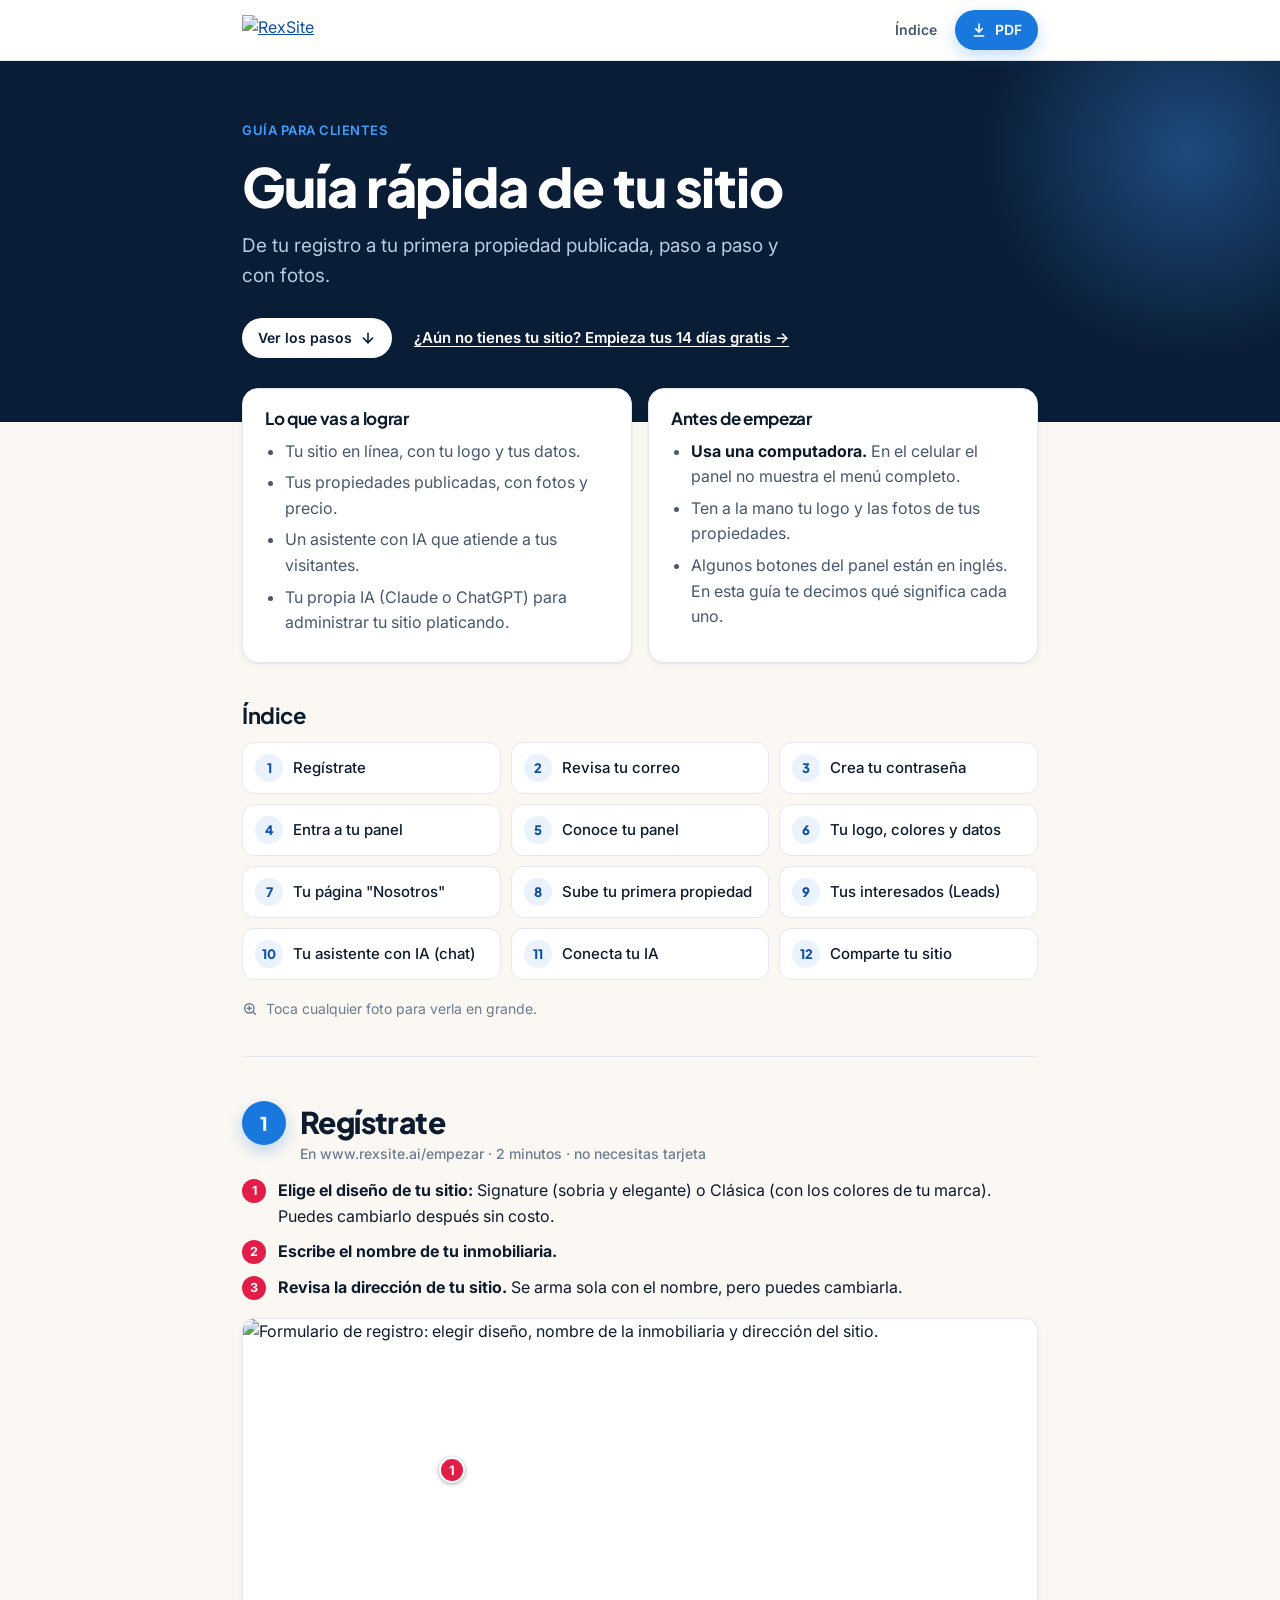
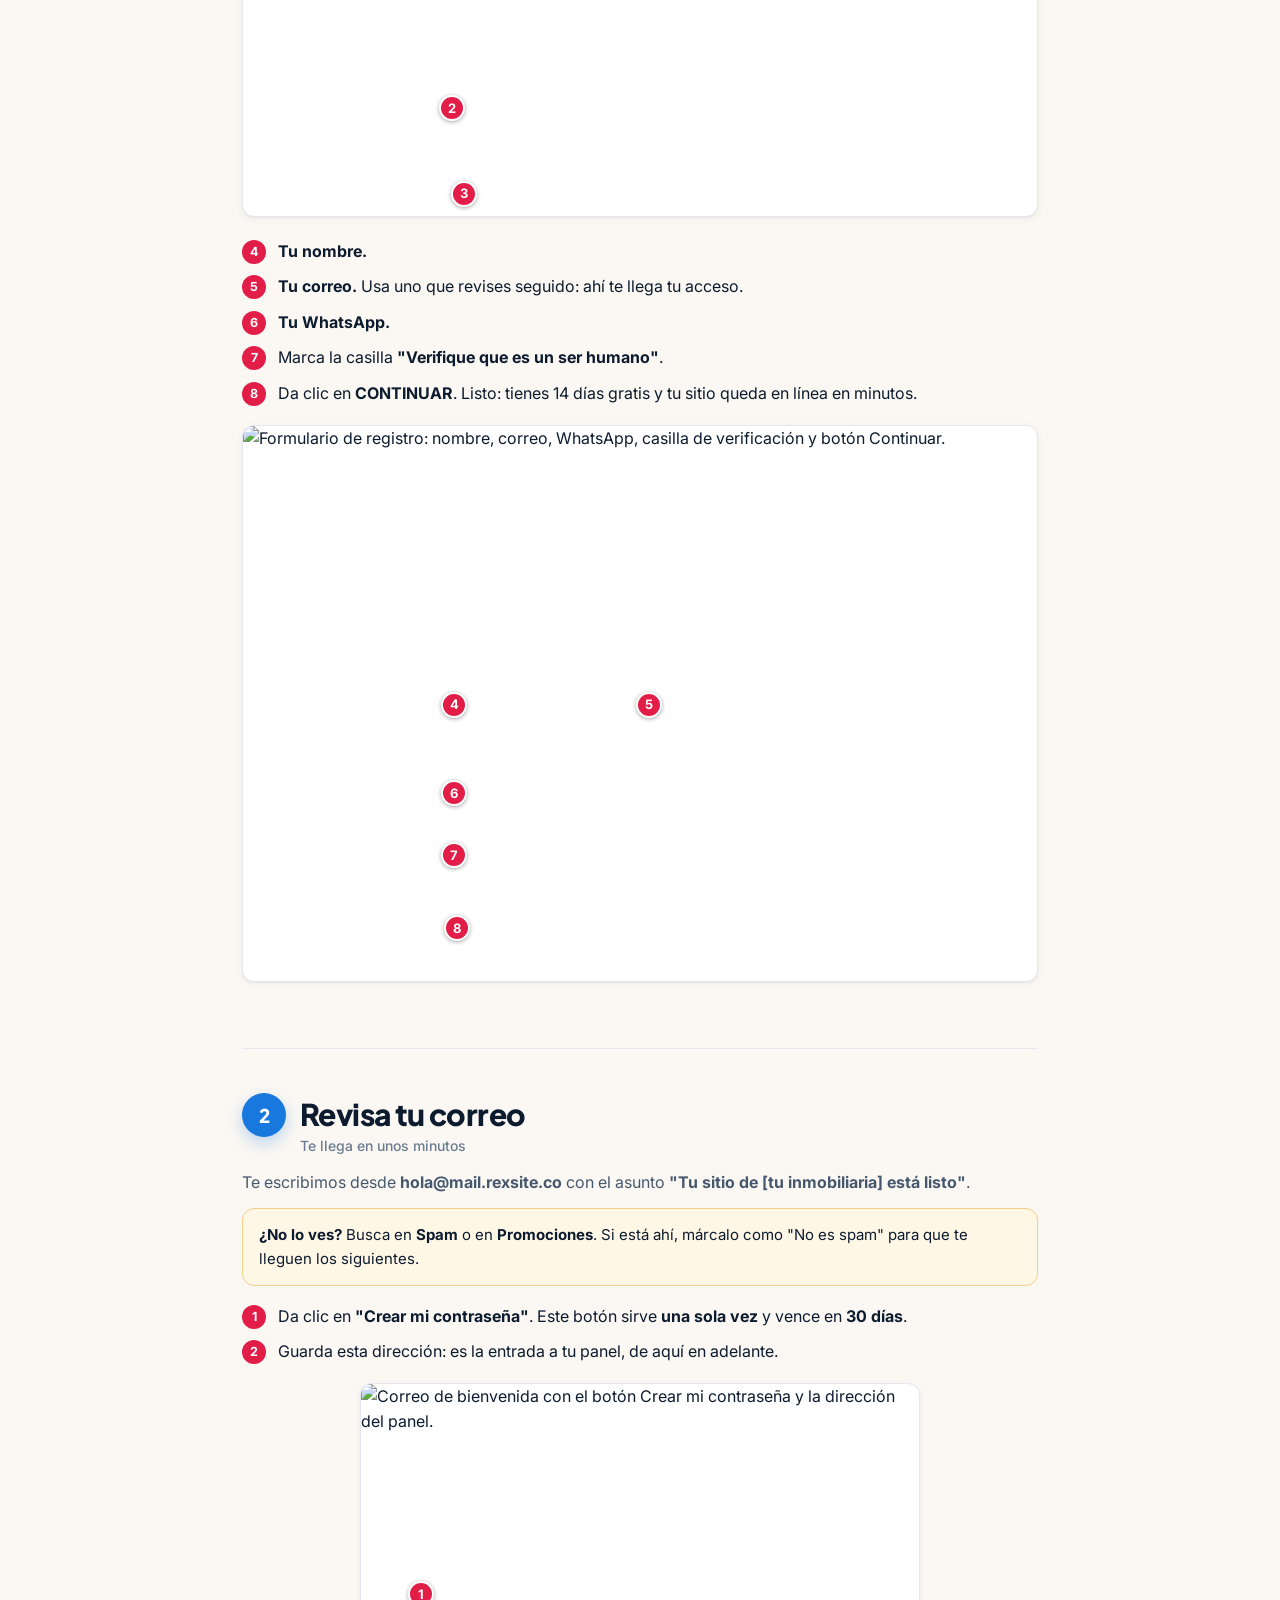
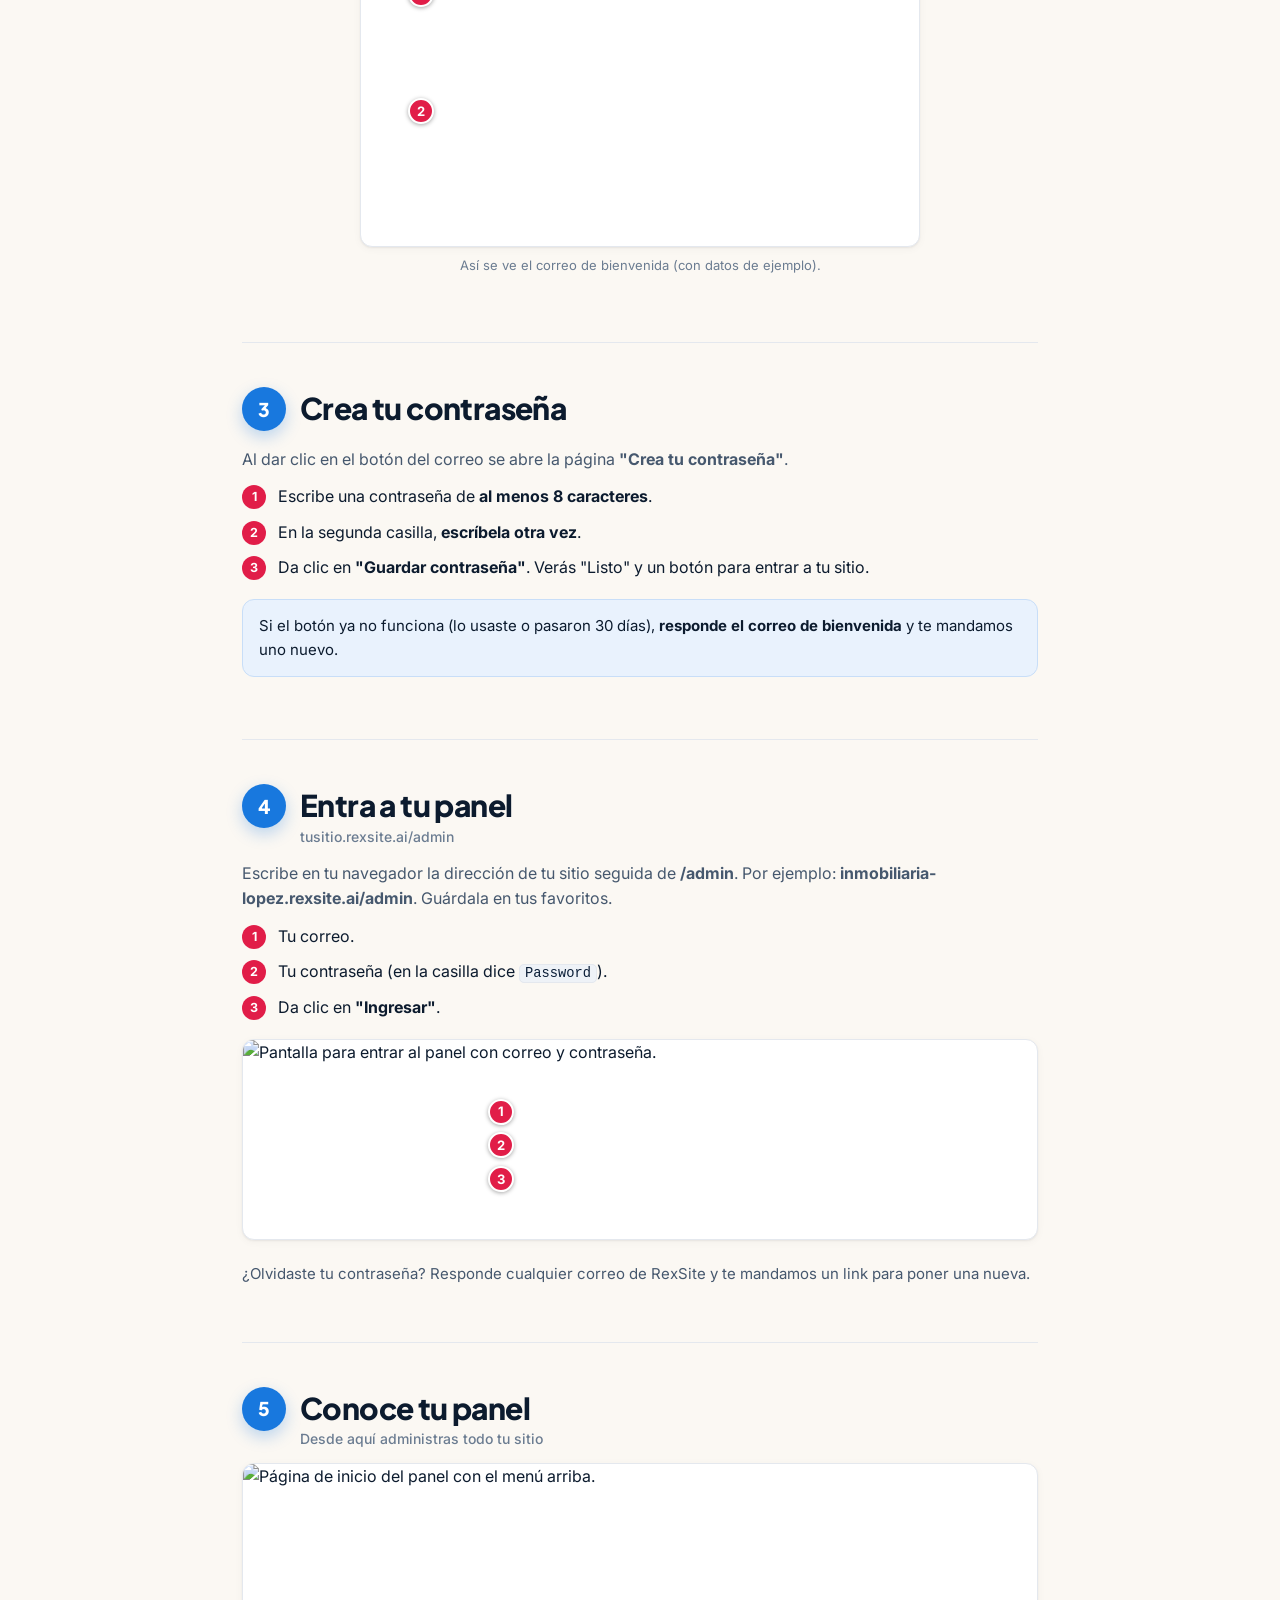
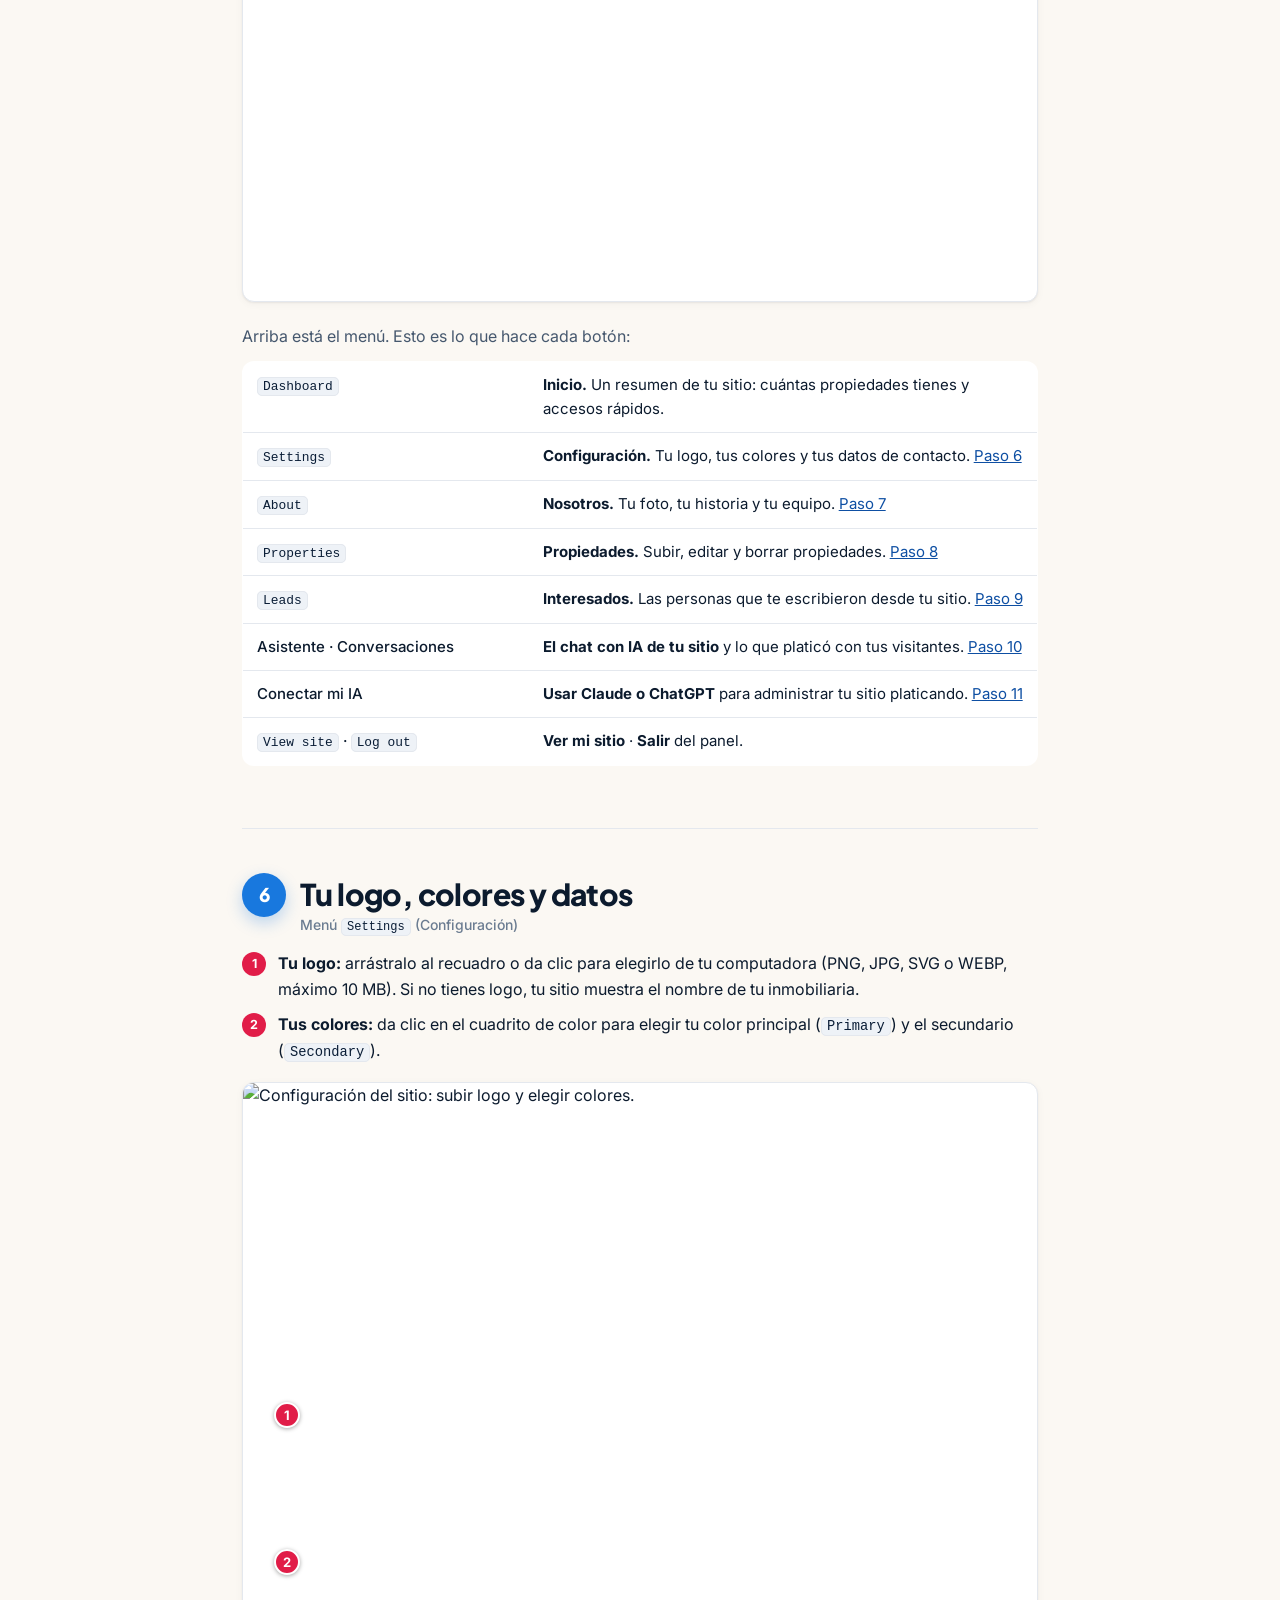
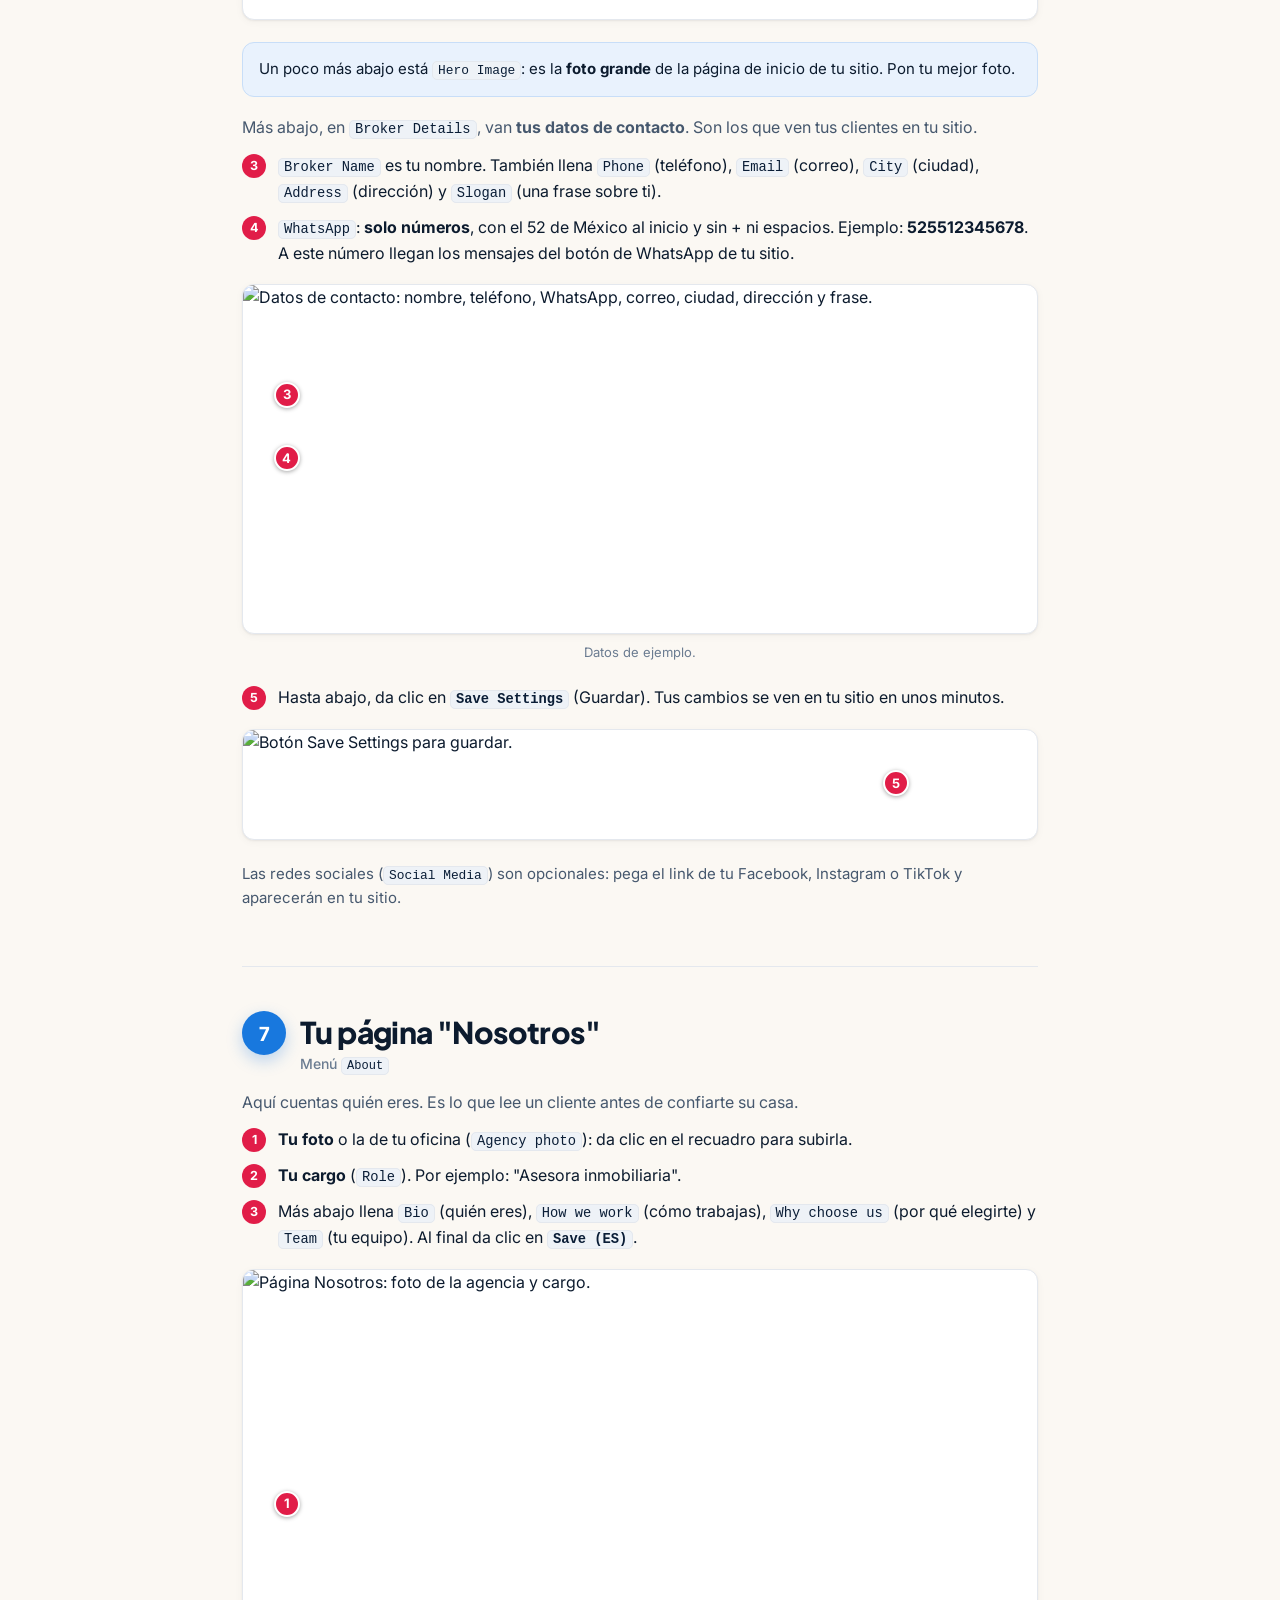
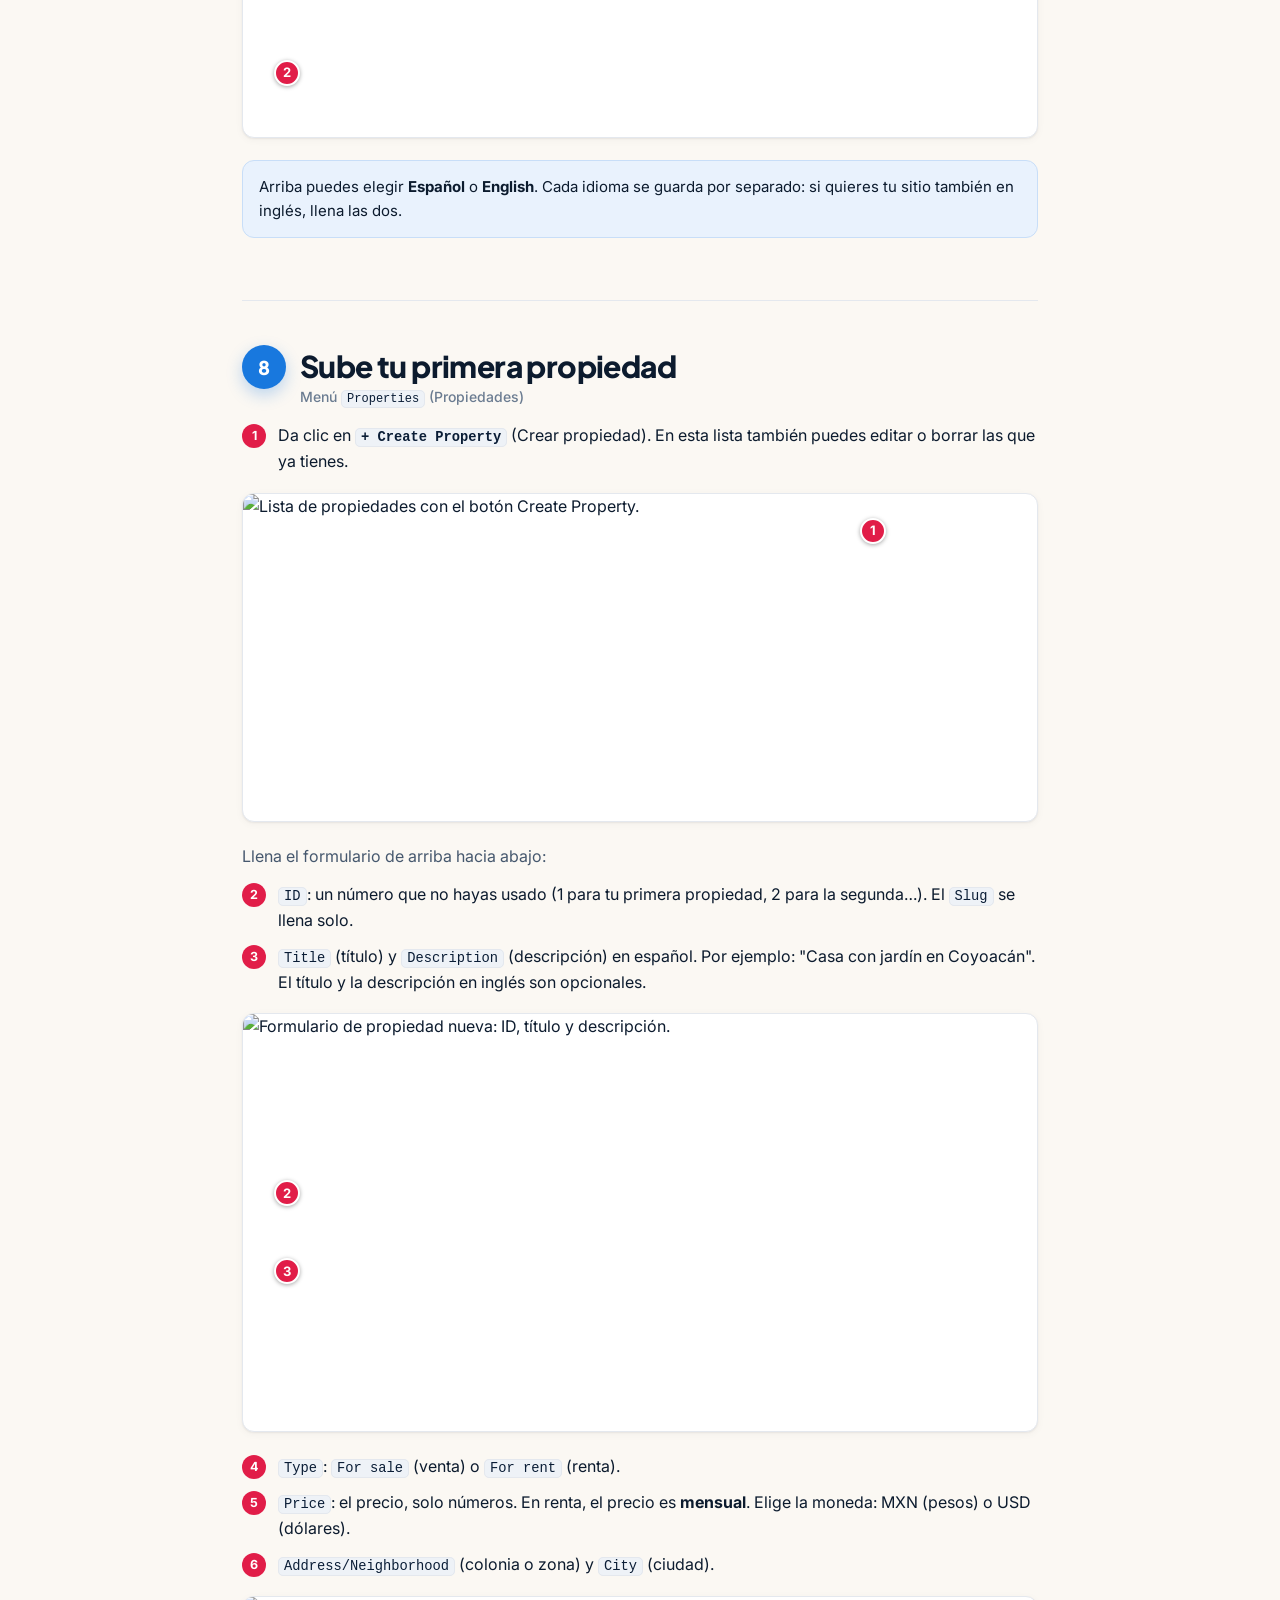
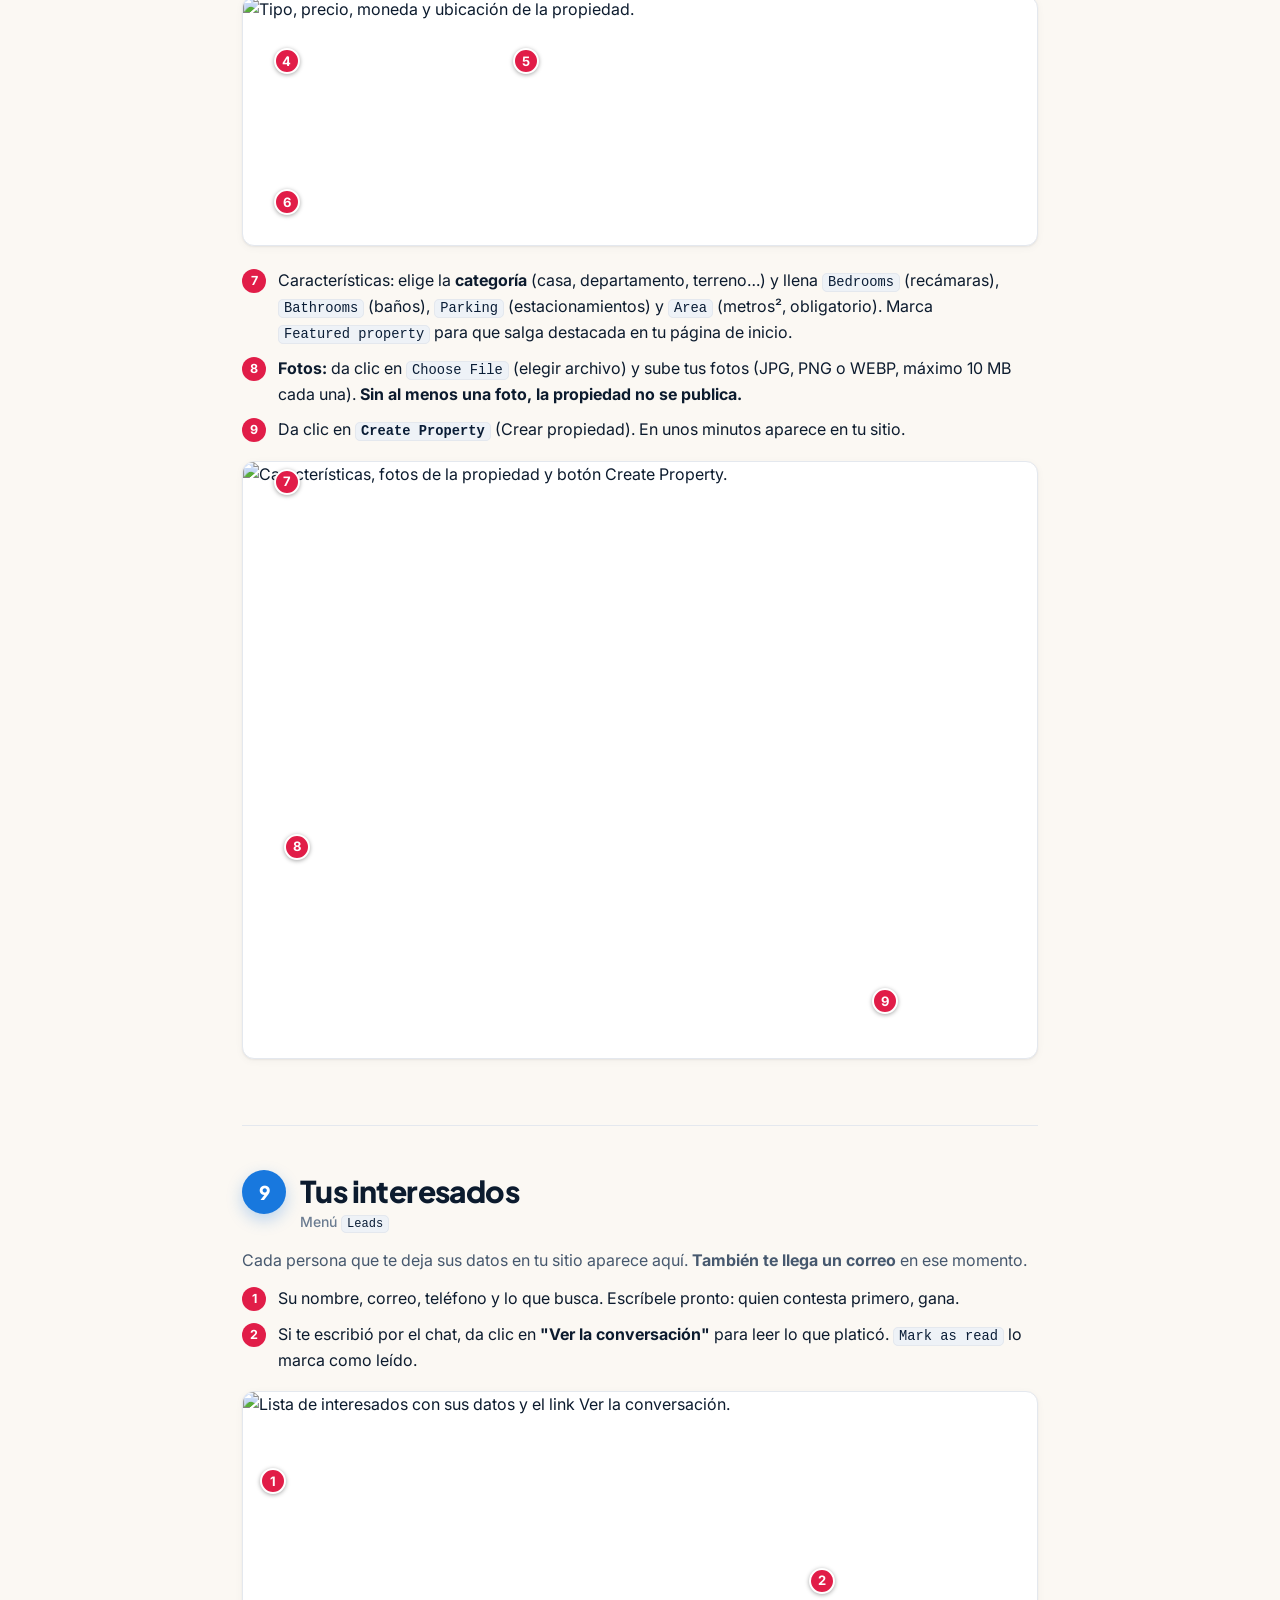
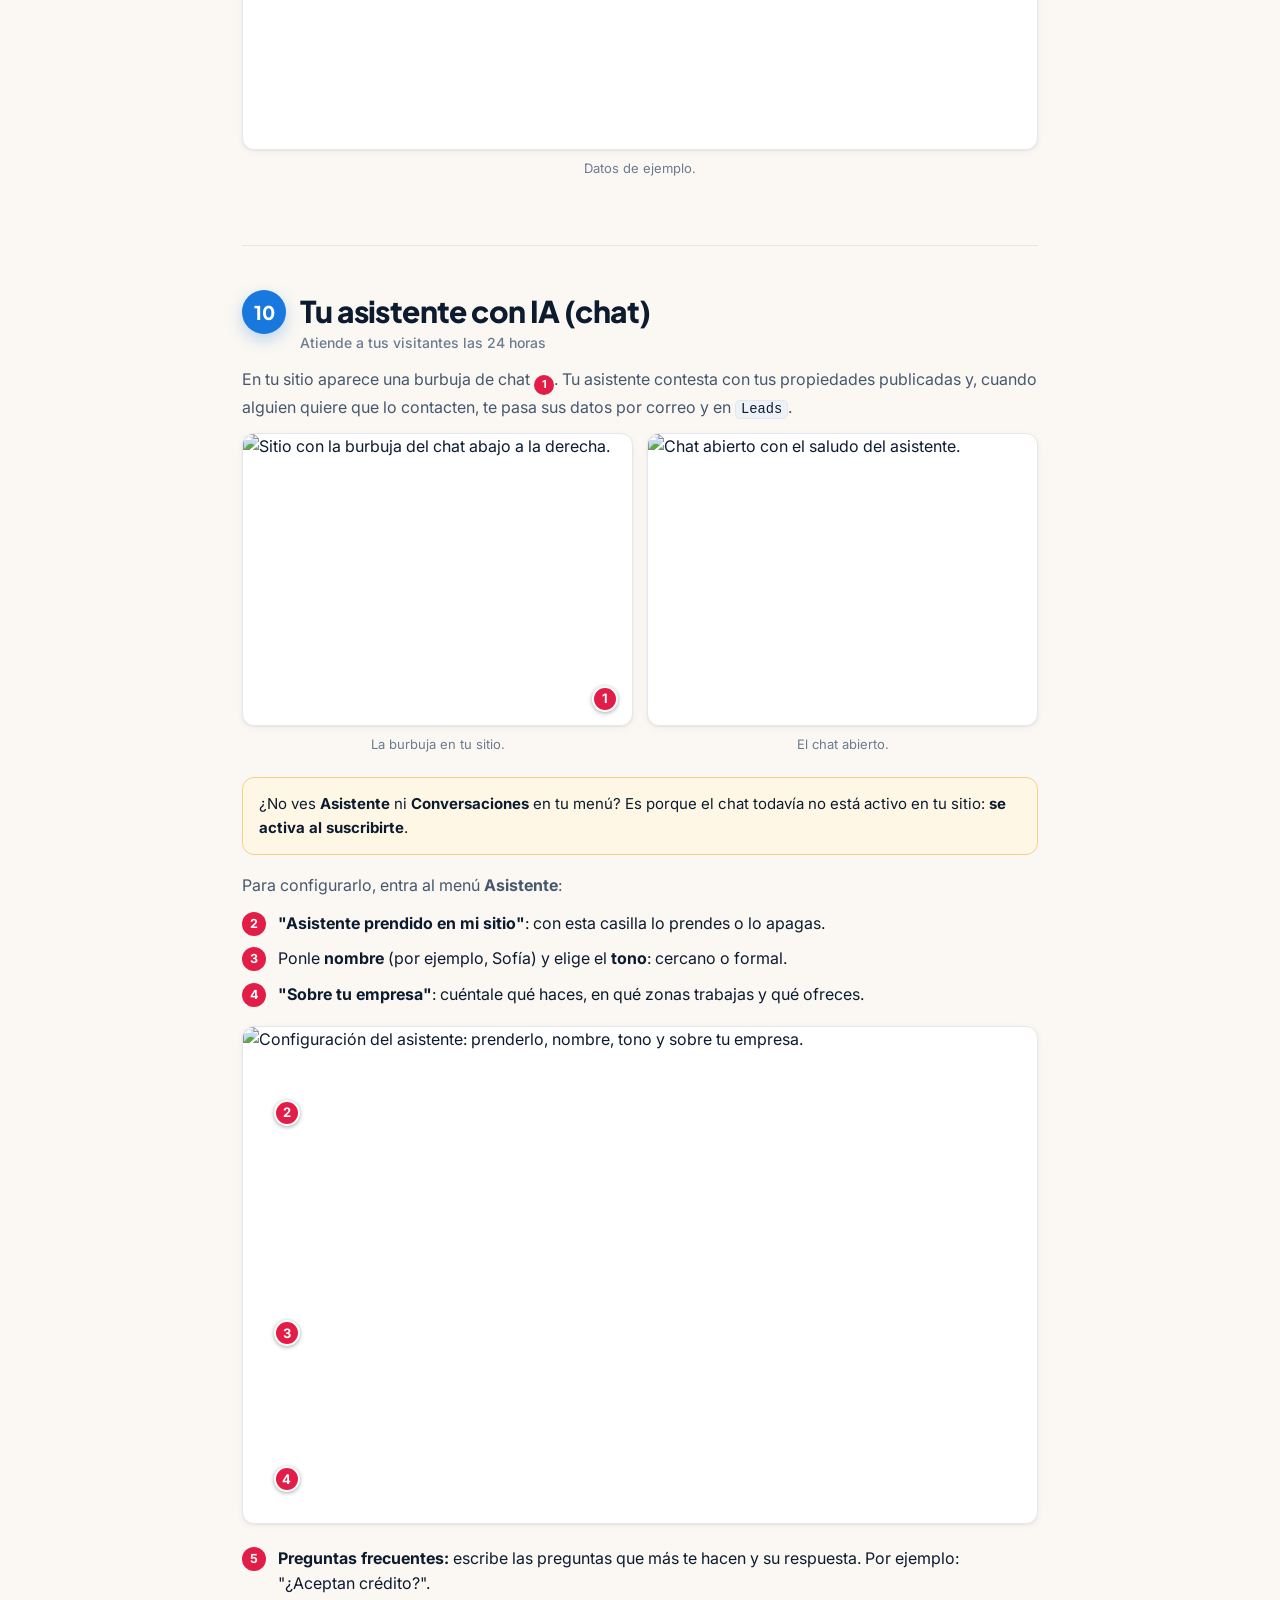
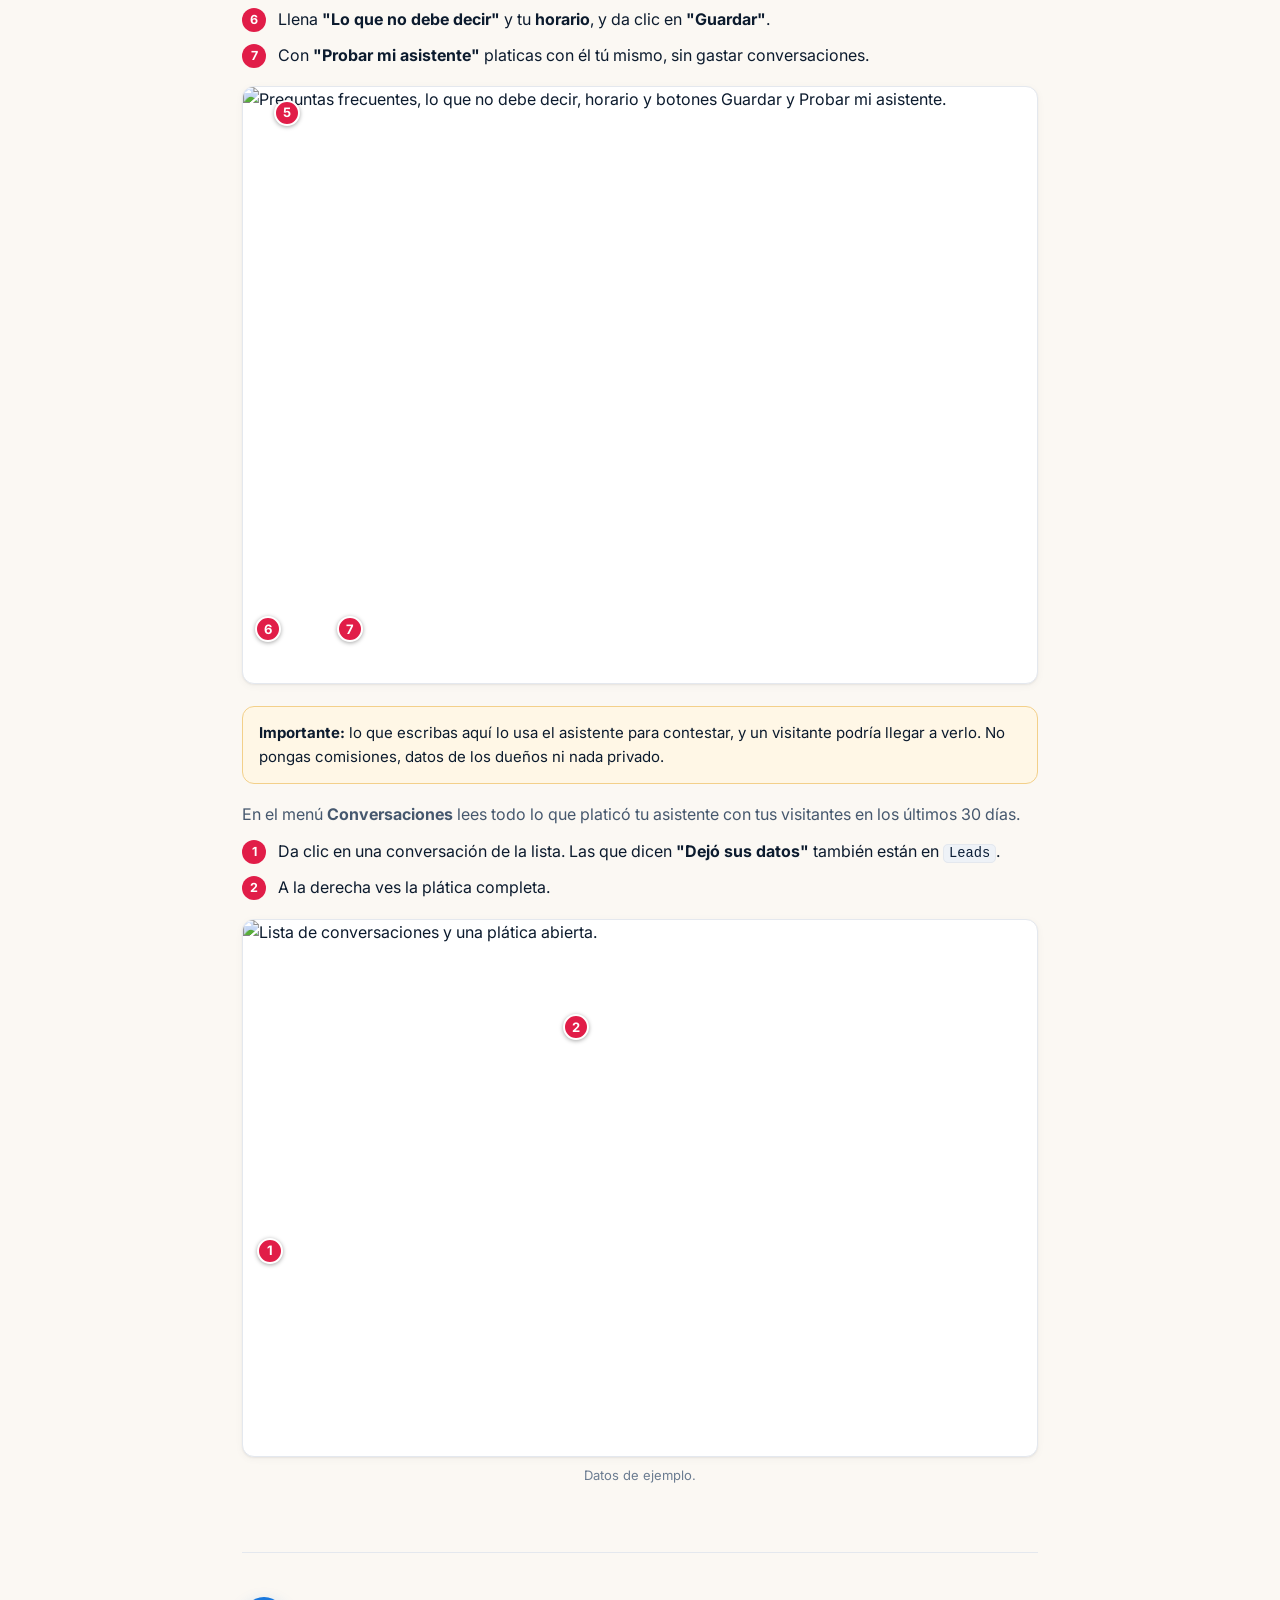
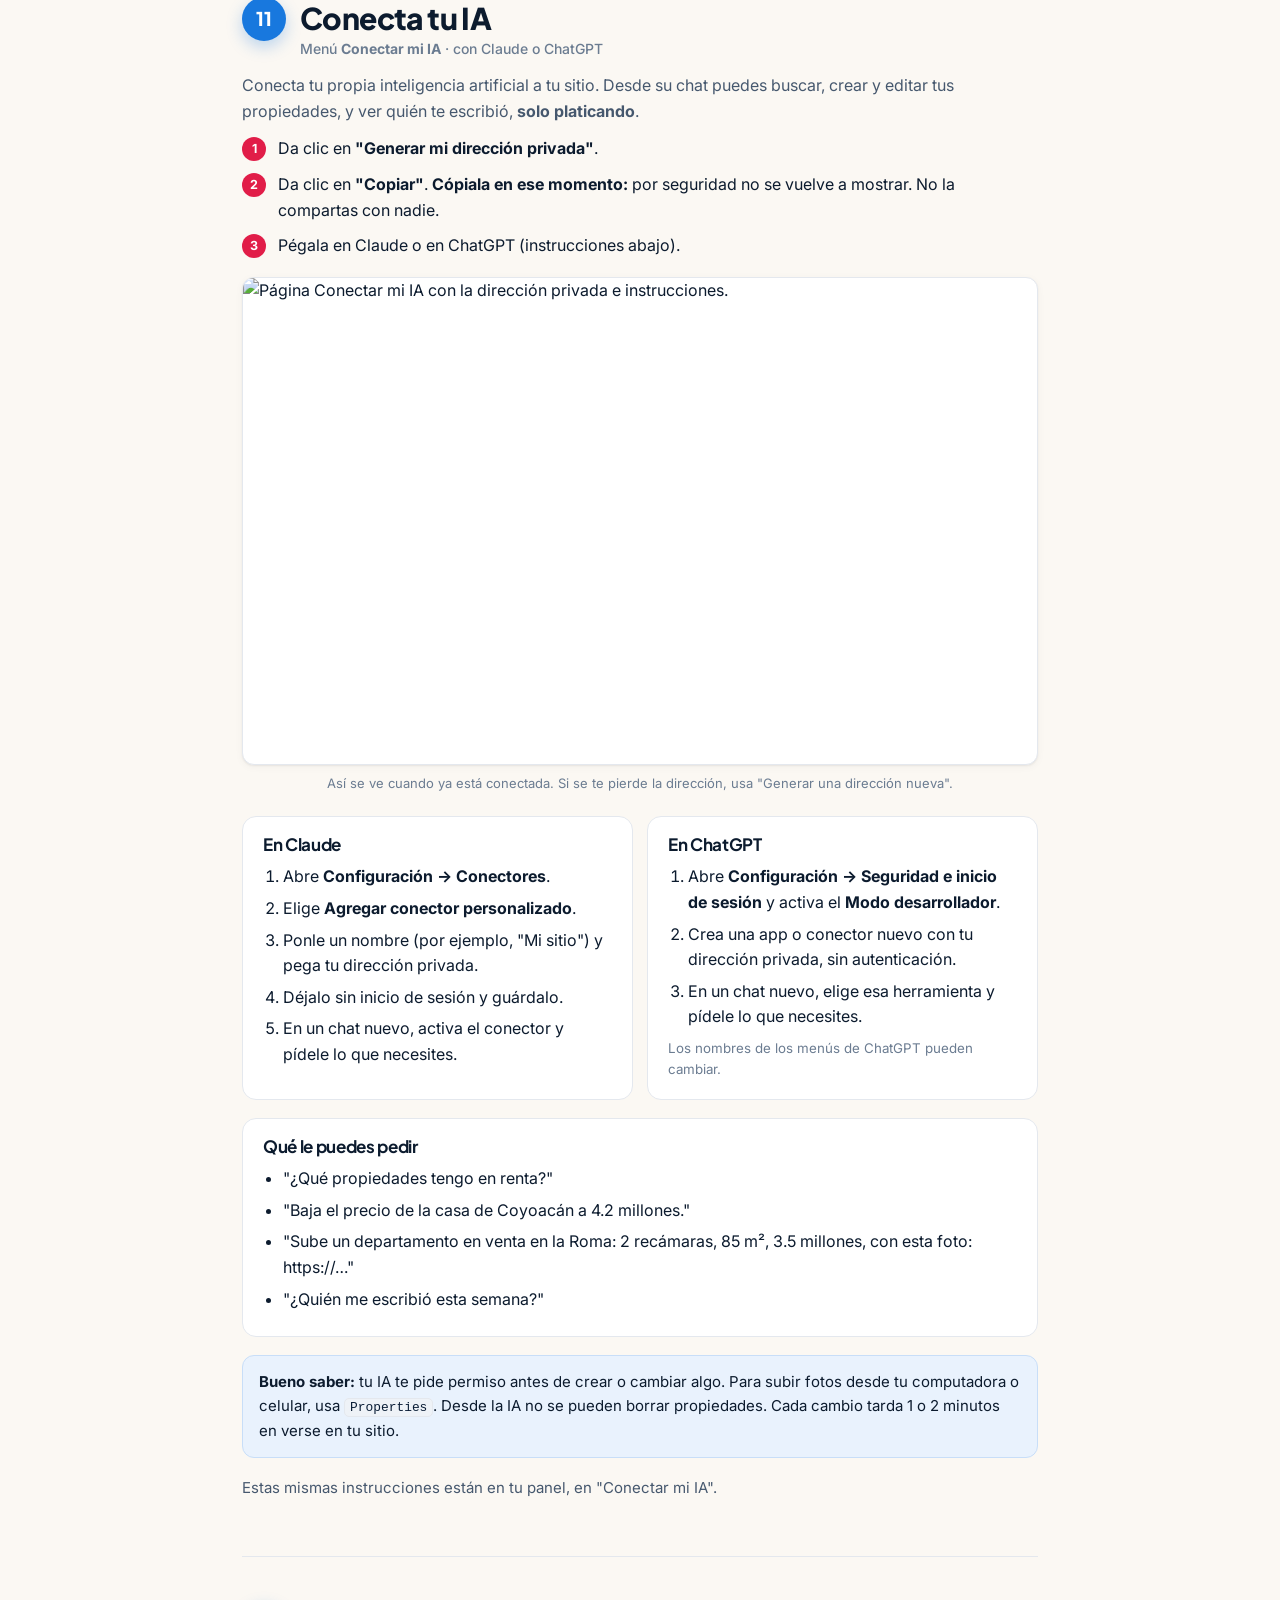
==== commit 5666cd38: "Links a la guía en la landing y botón de registro en la guía - Portada: link a /guia/ debajo de los " ====
--- a/rexsite-landing/guia/index.html
+++ b/rexsite-landing/guia/index.html
@@ -121,6 +121,14 @@
 .final h2{font-size:28px;margin-bottom:8px}
 .final p{color:var(--tx-2)}
 .final .boton{margin-top:10px}
+.portada__acciones{display:flex;flex-wrap:wrap;align-items:center;gap:14px 22px;margin-top:26px}
+.portada .portada__acciones .boton{margin-top:0}
+.portada__registro{color:#fff;font-weight:600;font-size:15px;text-underline-offset:3px}
+.portada__registro:hover{color:var(--blue-2)}
+.registro{background:var(--navy);border-radius:20px;padding:30px 24px;margin:0 auto 44px;max-width:640px;text-align:center}
+.registro h2{color:#fff;font-size:24px;margin-bottom:8px}
+.registro p{color:#B9CBE0;margin:0}
+.registro .boton{margin-top:18px;font-size:15px;padding:14px 22px;letter-spacing:.02em}
 .pie{background:var(--navy);color:#B9CBE0;font-size:13px;text-align:center;padding:22px var(--pad)}
 .pie a{color:#fff}
 
@@ -166,9 +174,12 @@
     <span class="etiqueta">Guía para clientes</span>
     <h1>Guía rápida de tu sitio</h1>
     <p>De tu registro a tu primera propiedad publicada, paso a paso y con fotos.</p>
-    <a class="boton" href="#paso-1">Empezar
-      <svg width="16" height="16" viewBox="0 0 24 24" fill="none" stroke="currentColor" stroke-width="2.4" stroke-linecap="round" stroke-linejoin="round" aria-hidden="true"><path d="M12 5v14"/><path d="m19 12-7 7-7-7"/></svg>
-    </a>
+    <div class="portada__acciones">
+      <a class="boton" href="#paso-1">Ver los pasos
+        <svg width="16" height="16" viewBox="0 0 24 24" fill="none" stroke="currentColor" stroke-width="2.4" stroke-linecap="round" stroke-linejoin="round" aria-hidden="true"><path d="M12 5v14"/><path d="m19 12-7 7-7-7"/></svg>
+      </a>
+      <a class="portada__registro" href="/empezar.html">¿Aún no tienes tu sitio? Empieza tus 14 días gratis <span aria-hidden="true">→</span></a>
+    </div>
   </div>
 </section>
 
@@ -506,6 +517,11 @@
   </section>
 
   <section class="final">
+    <div class="registro">
+      <h2>¿Todavía no tienes tu sitio?</h2>
+      <p>14 días gratis. No necesitas tarjeta. Después, $499 MXN al mes. Cancela cuando quieras.</p>
+      <a class="boton" href="/empezar.html">EMPEZAR MIS 14 DÍAS GRATIS</a>
+    </div>
     <h2>¿Dudas?</h2>
     <p>Responde cualquier correo de RexSite y te ayudamos.</p>
     <a class="boton" href="/guia/rexsite-guia-rapida.pdf" download>
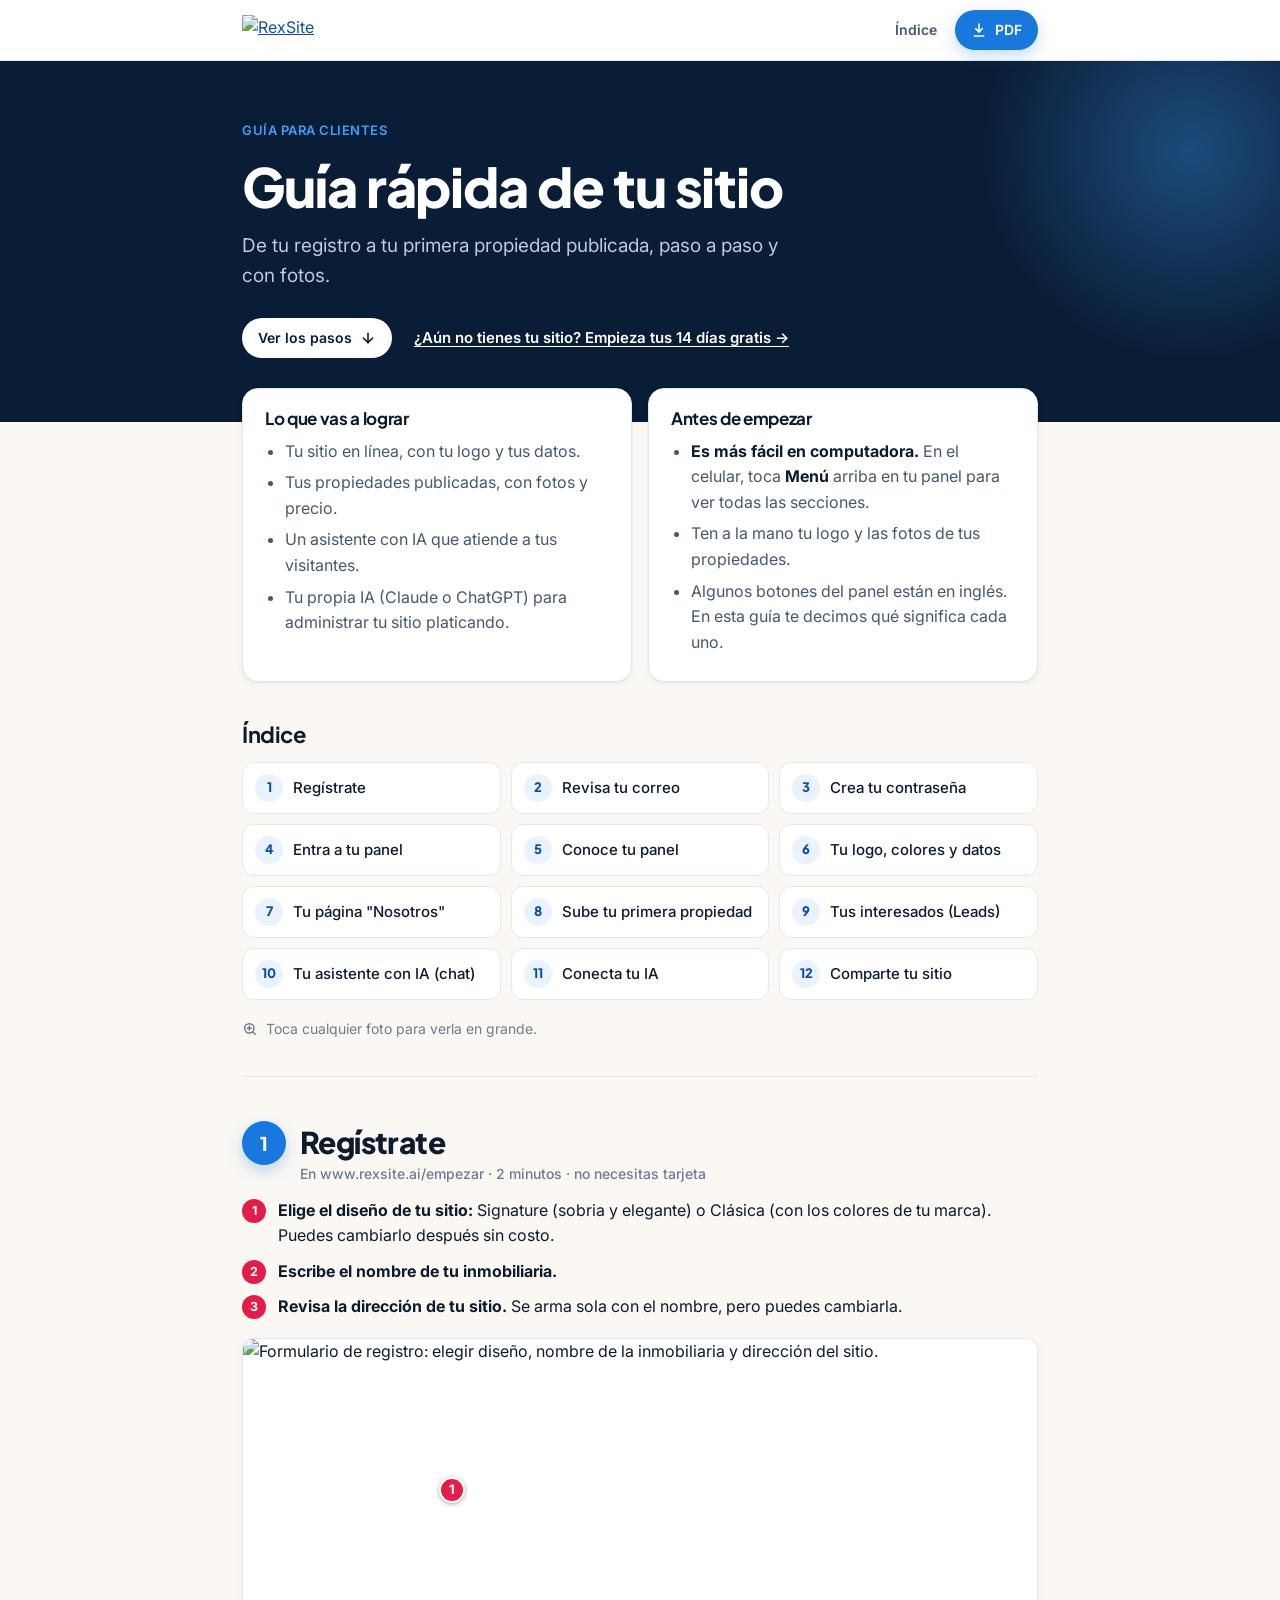
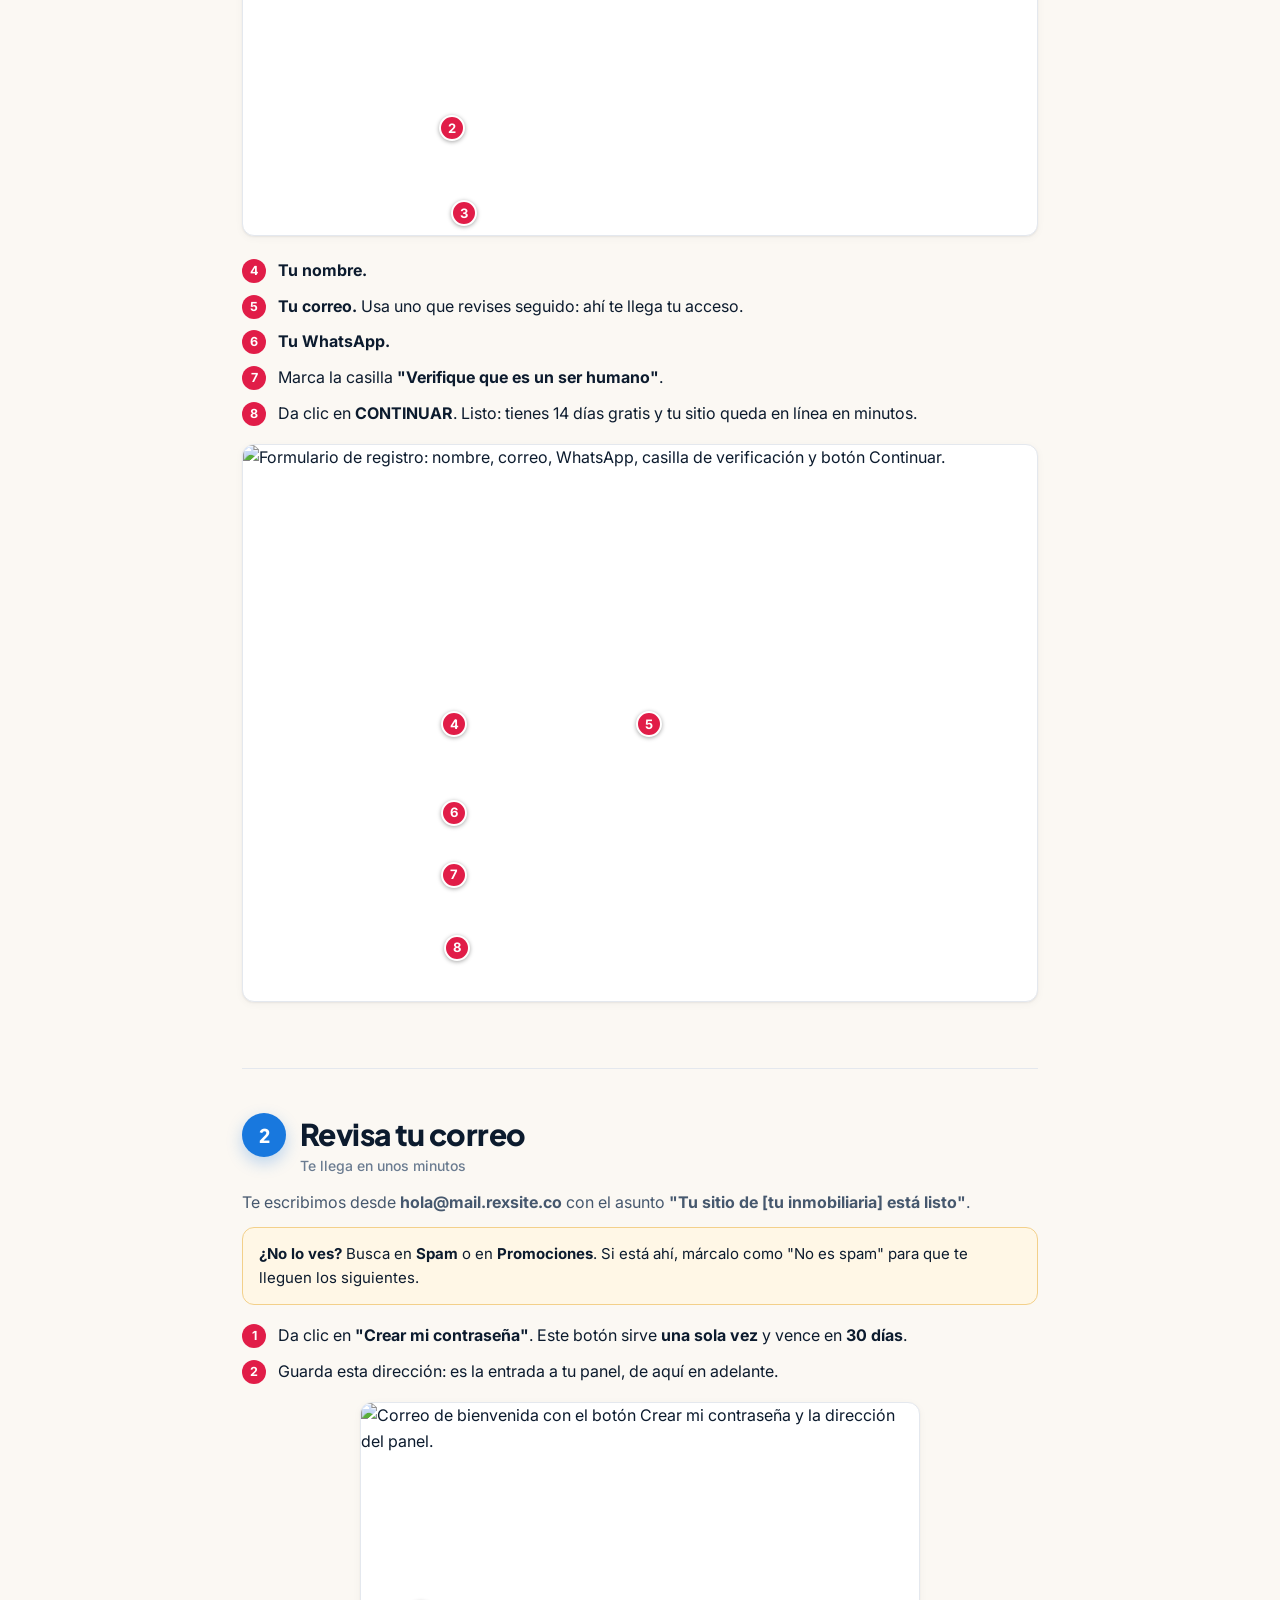
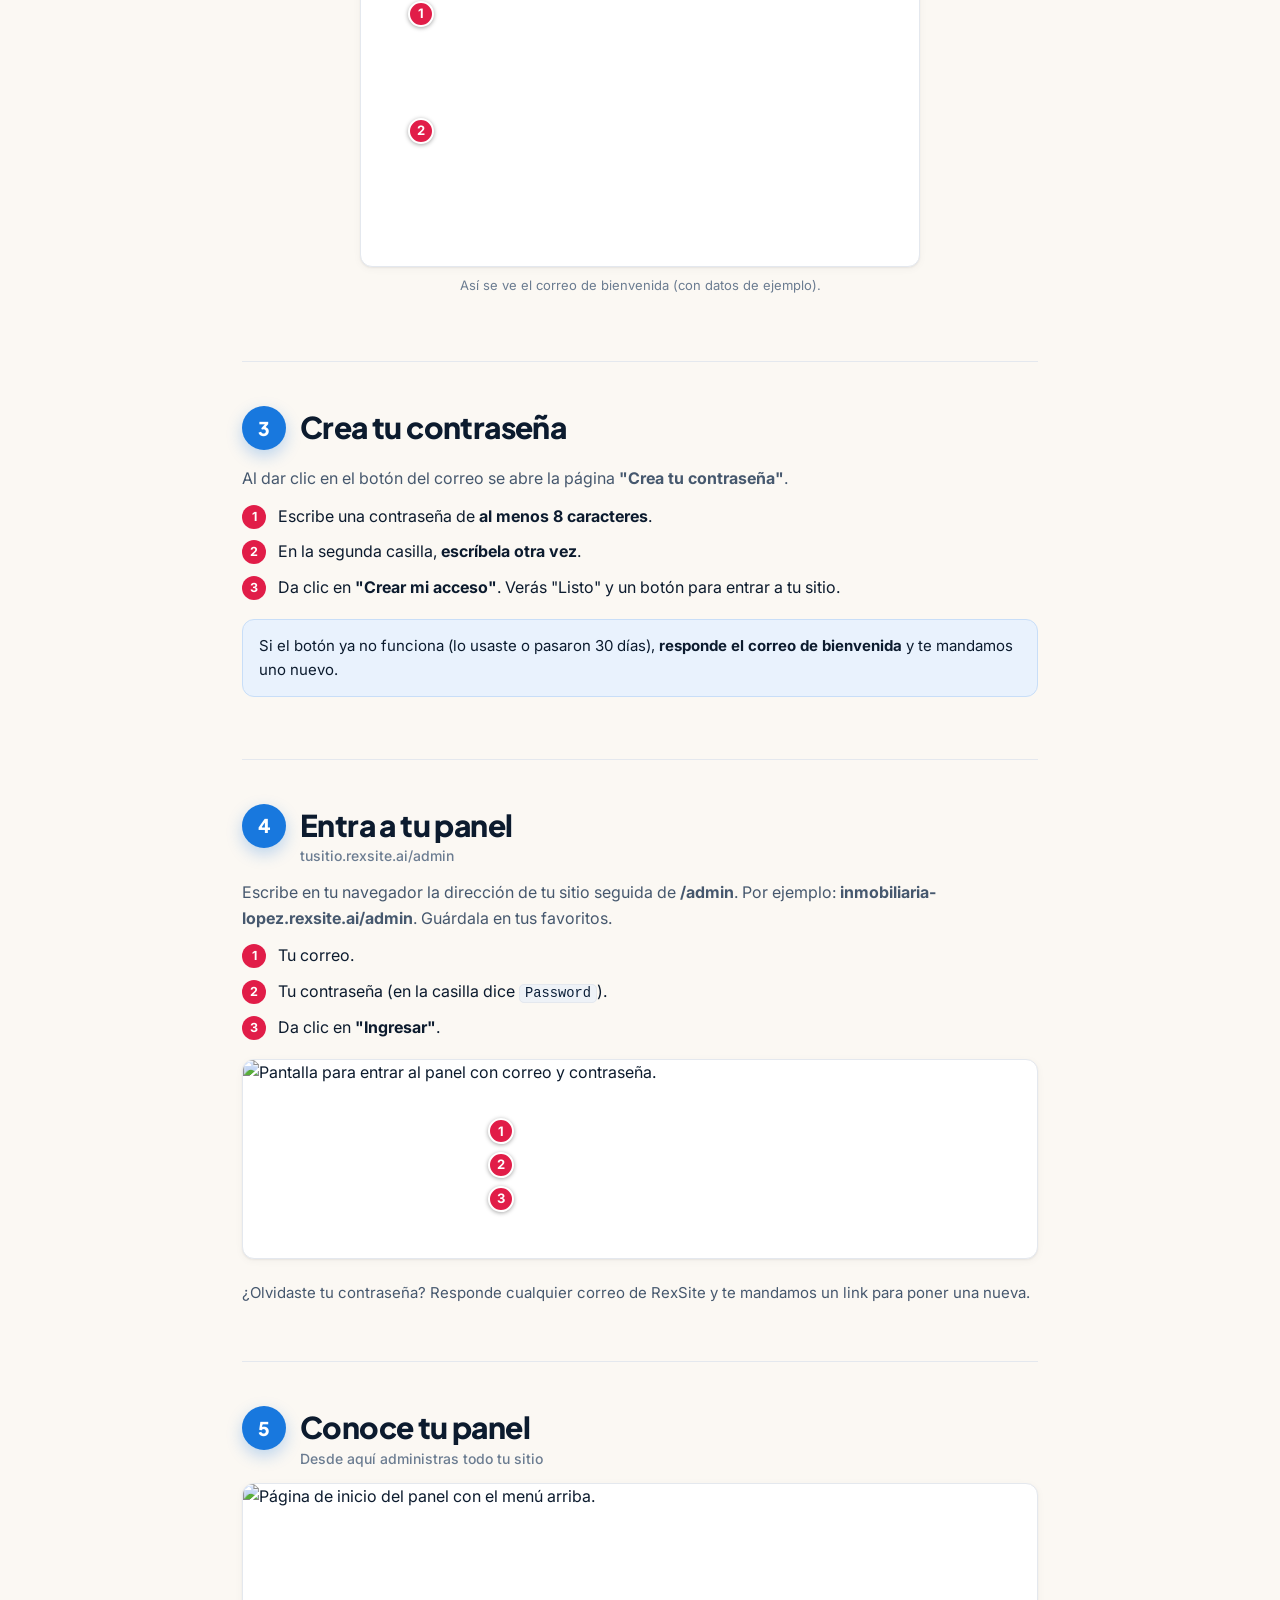
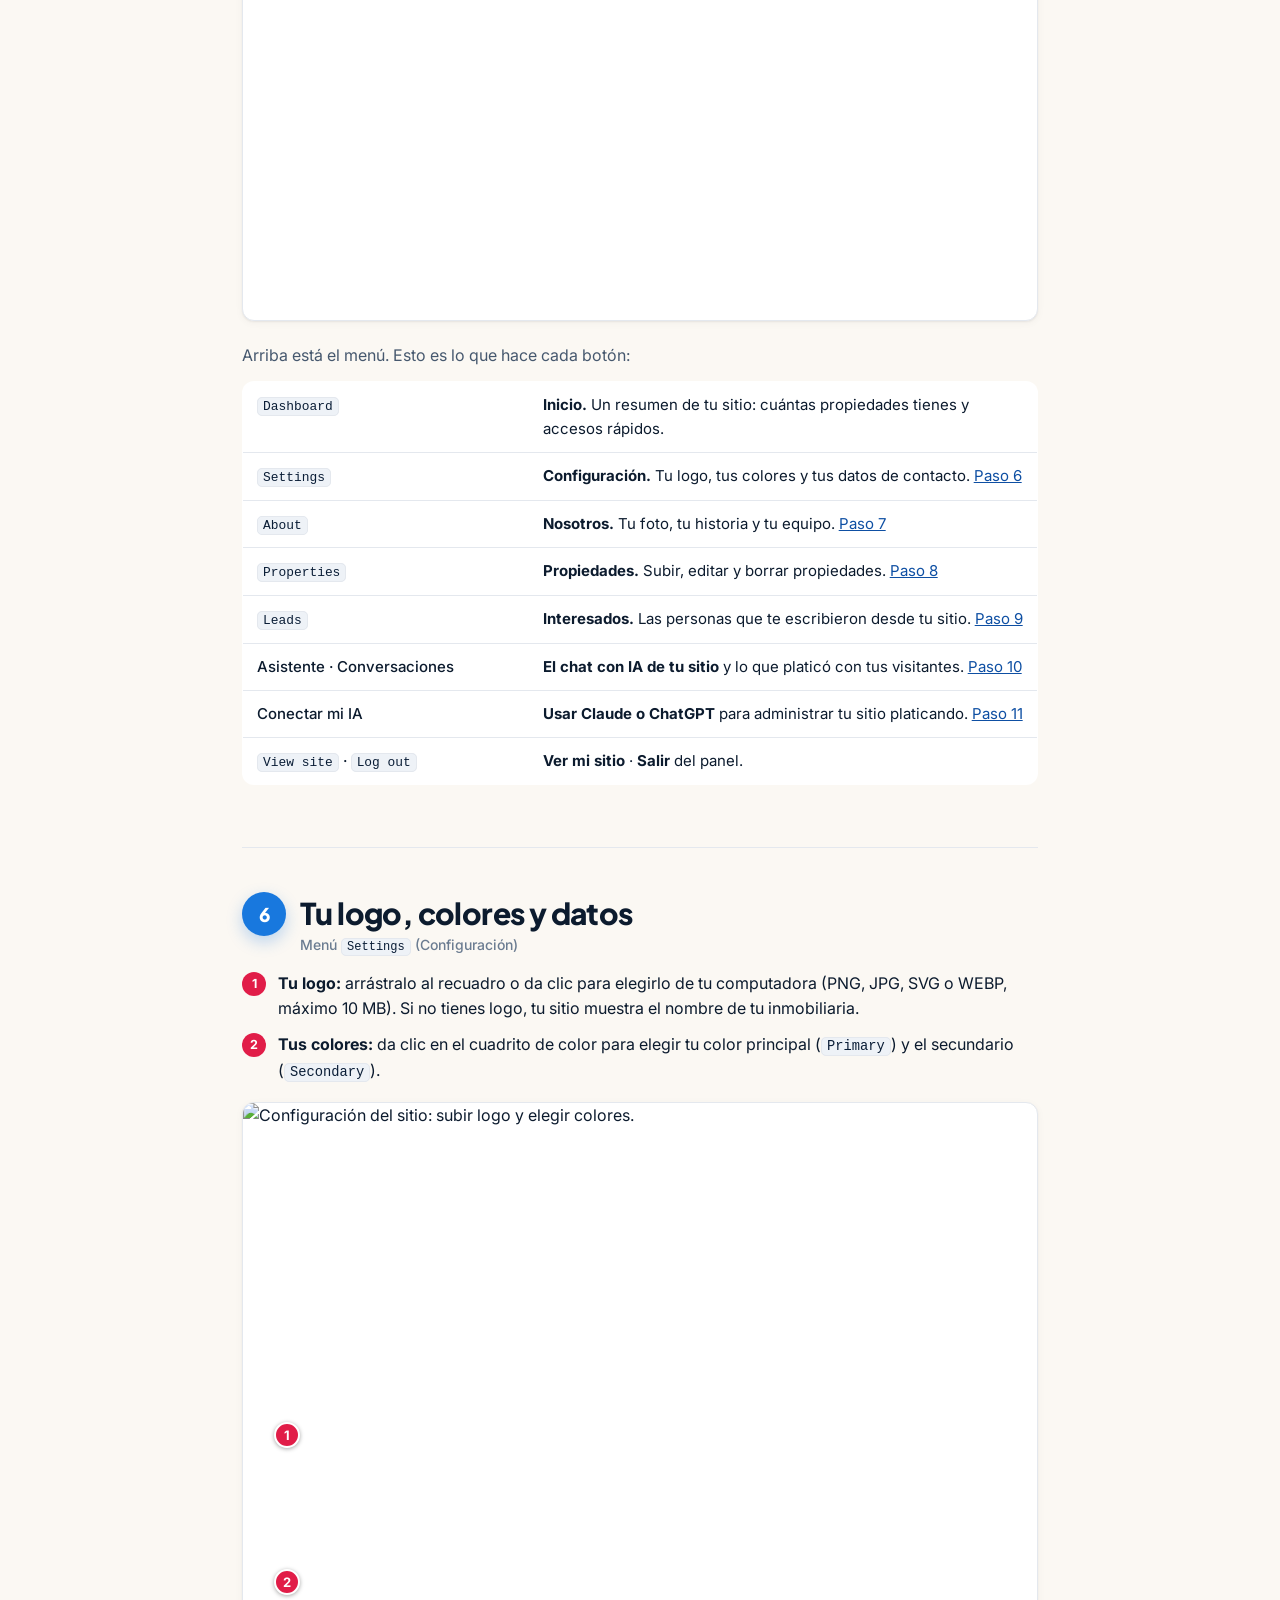
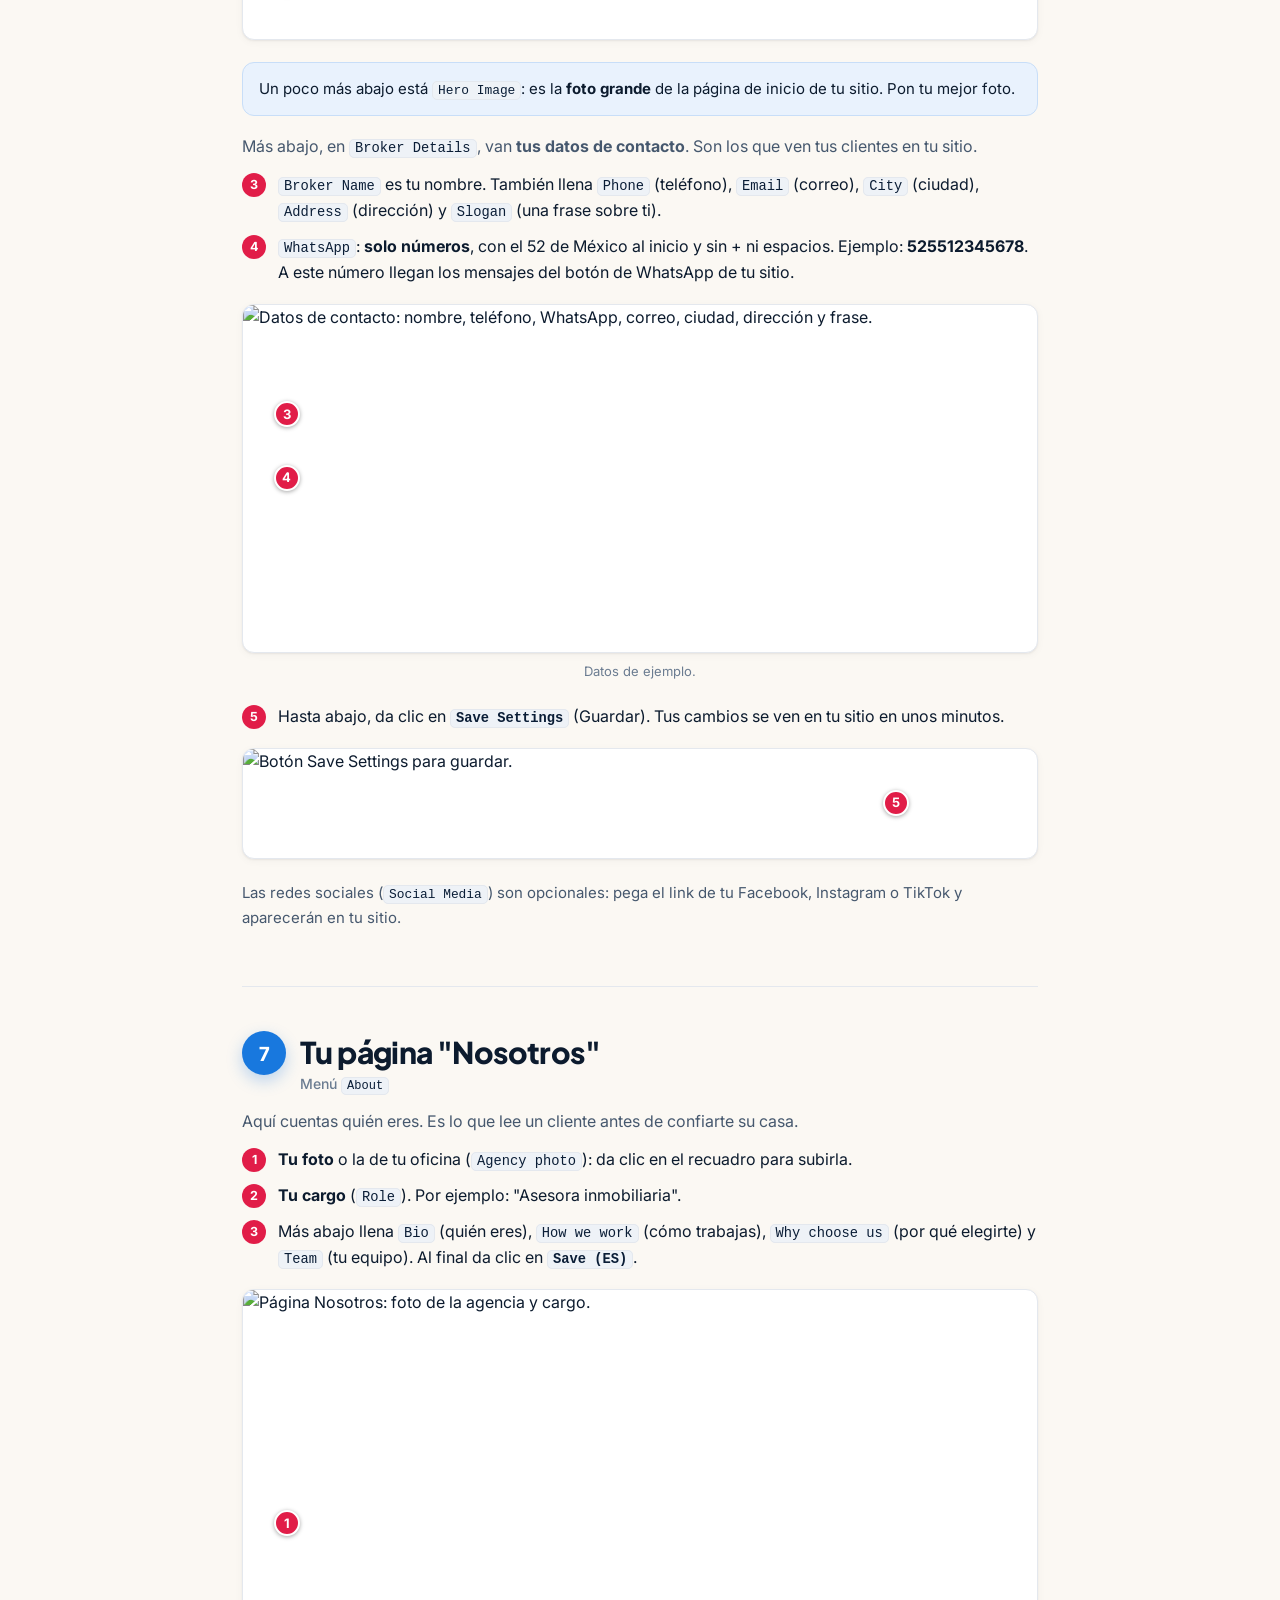
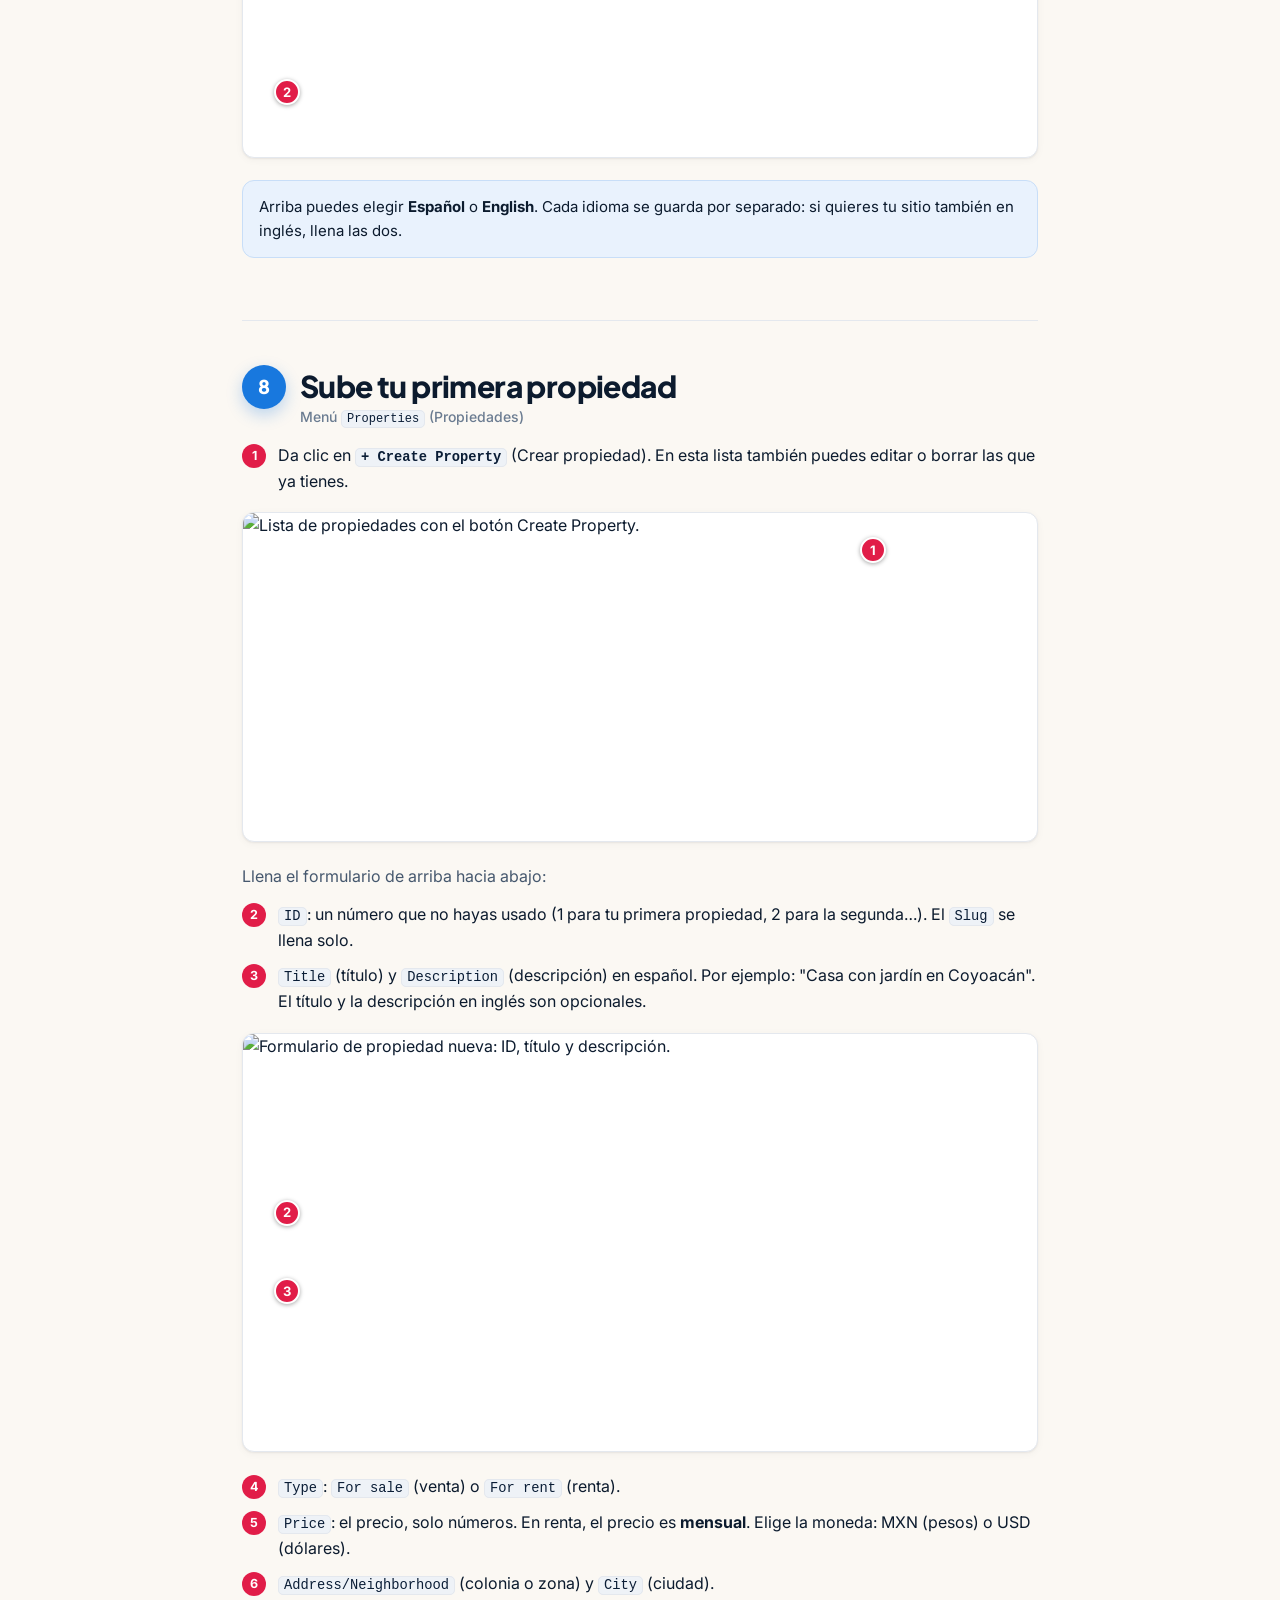
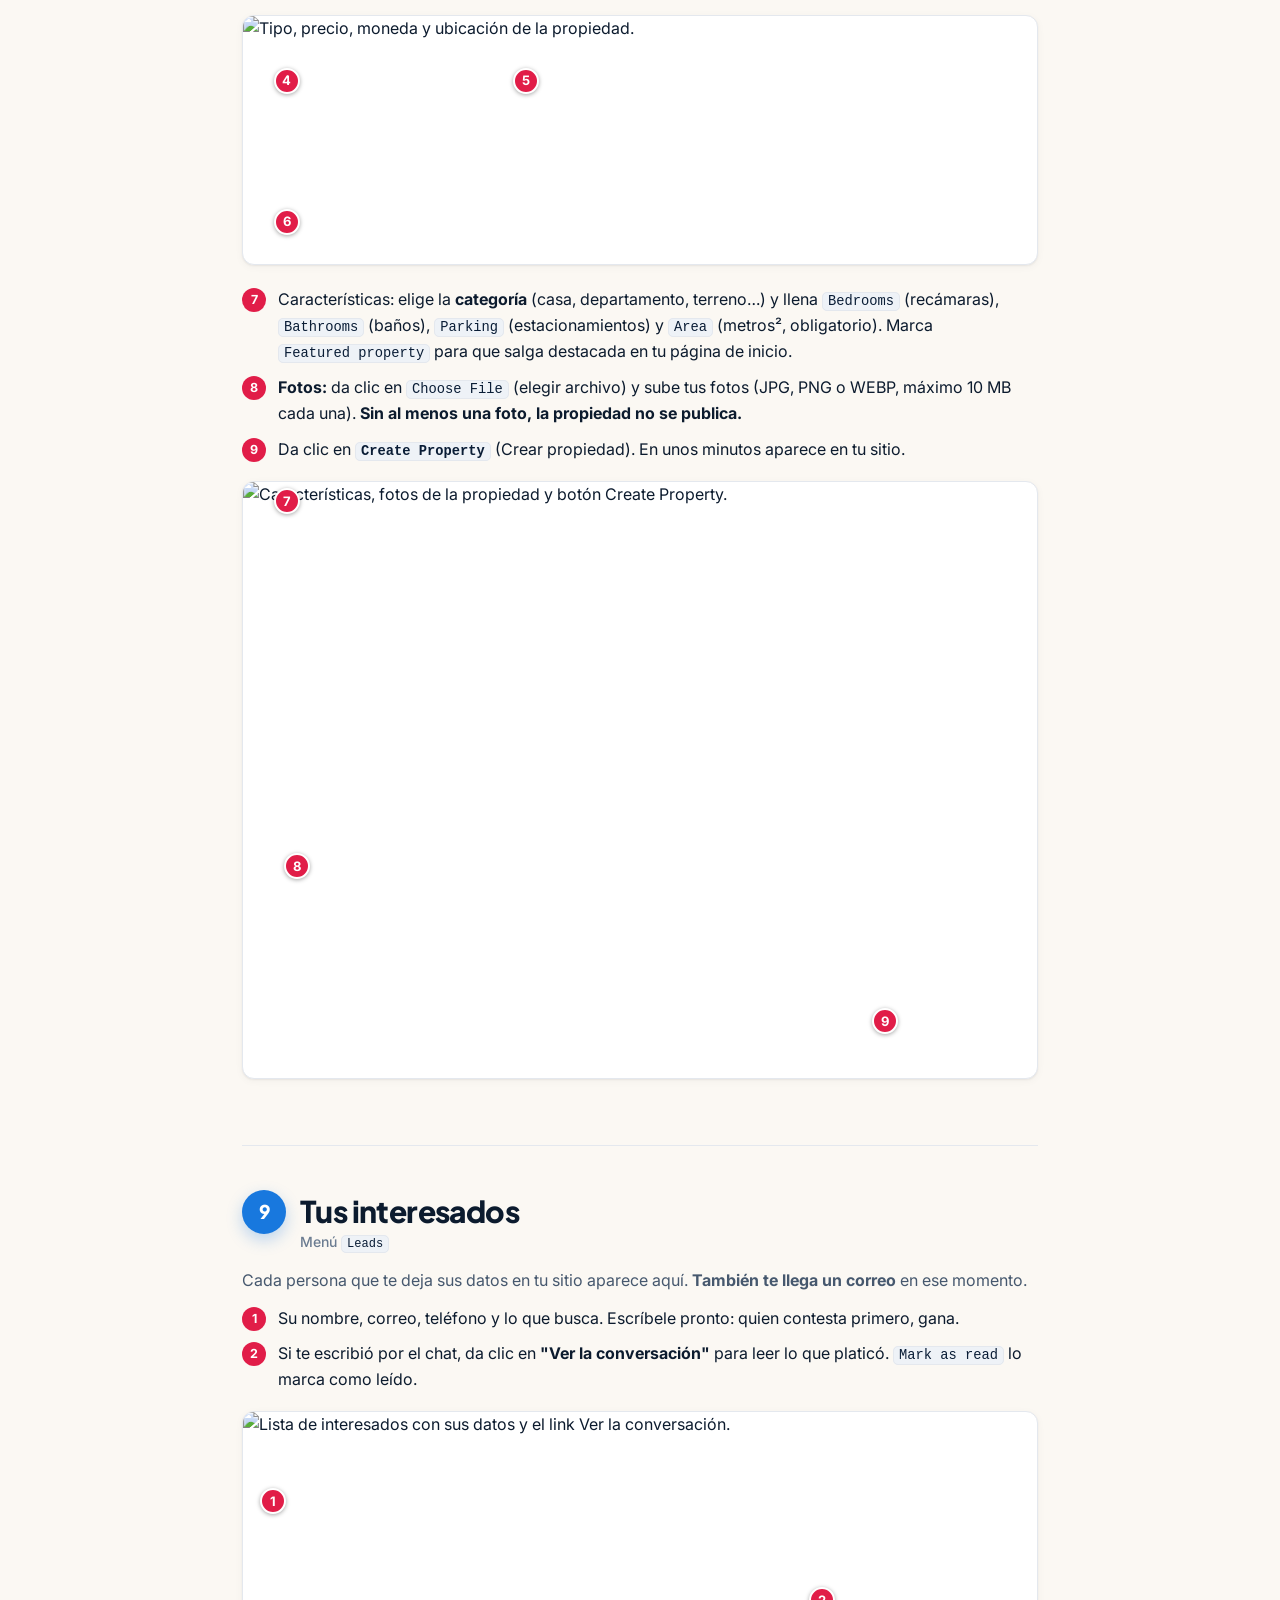
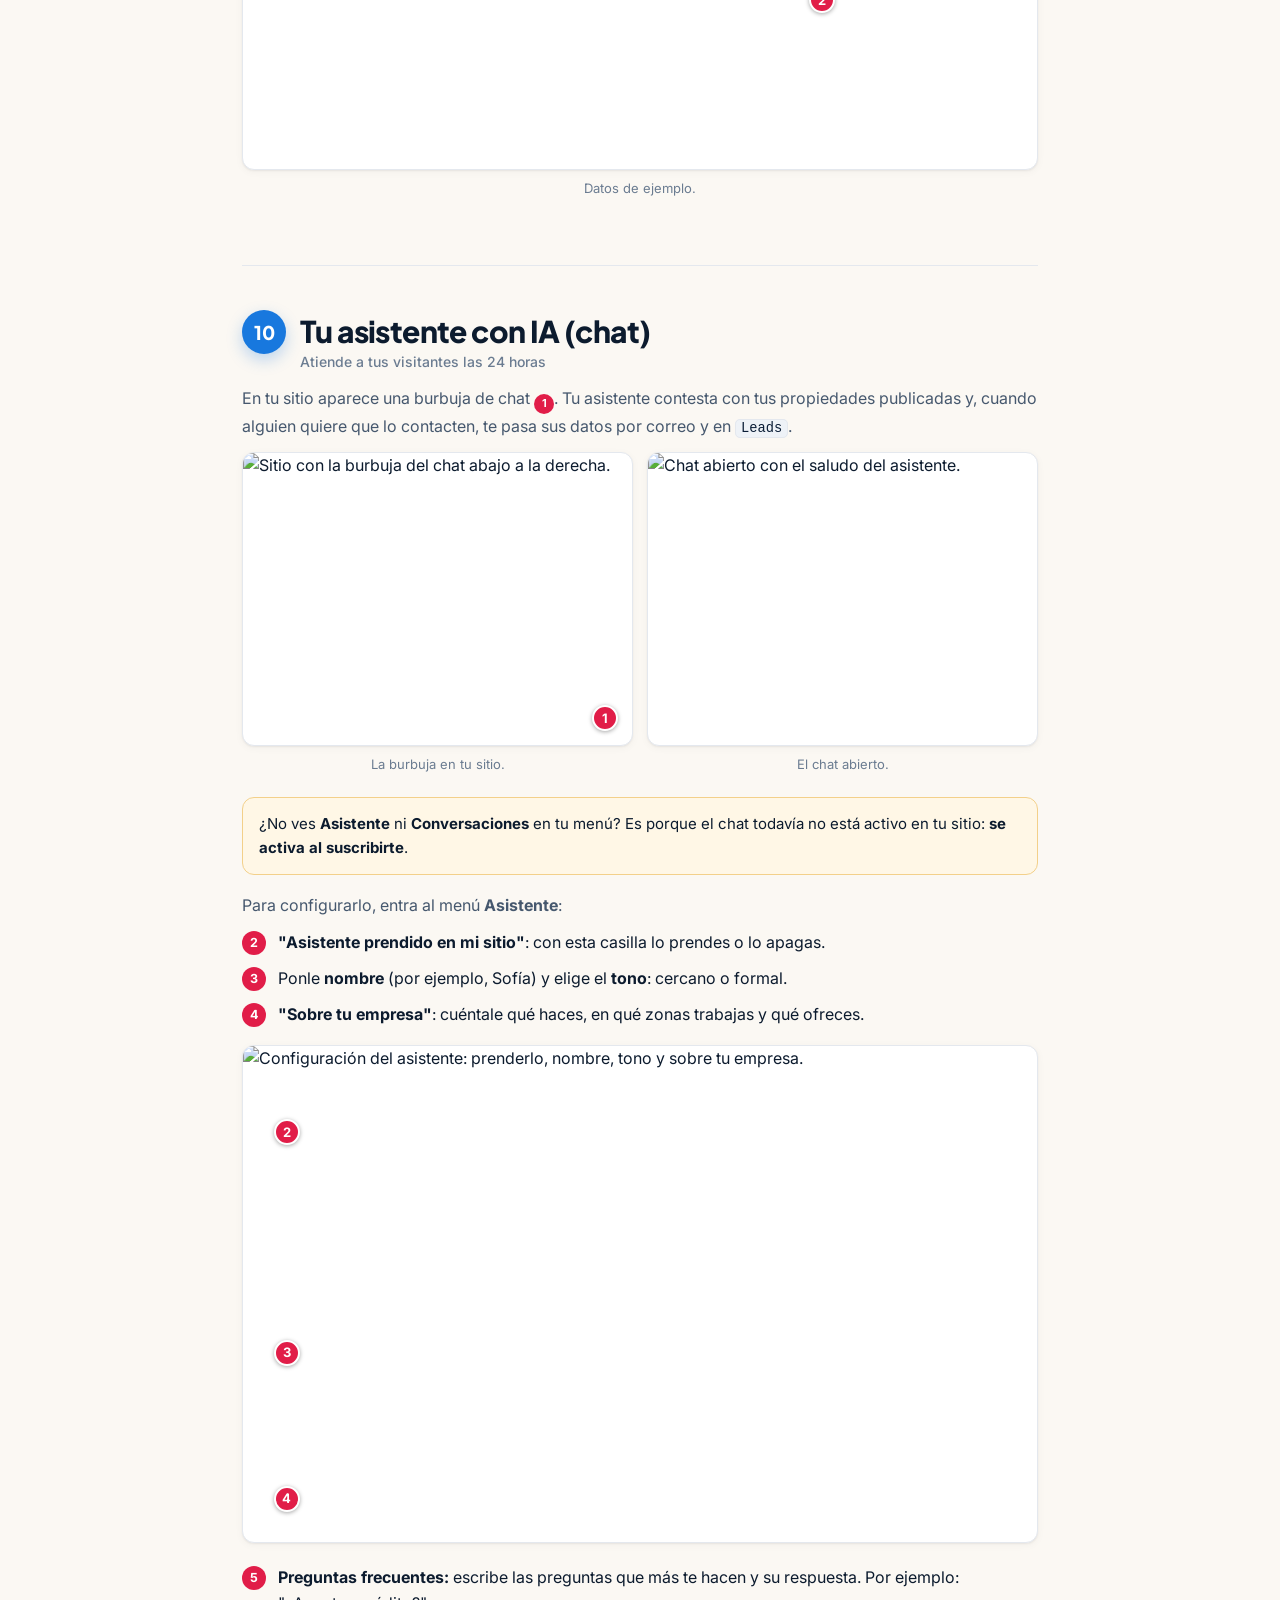
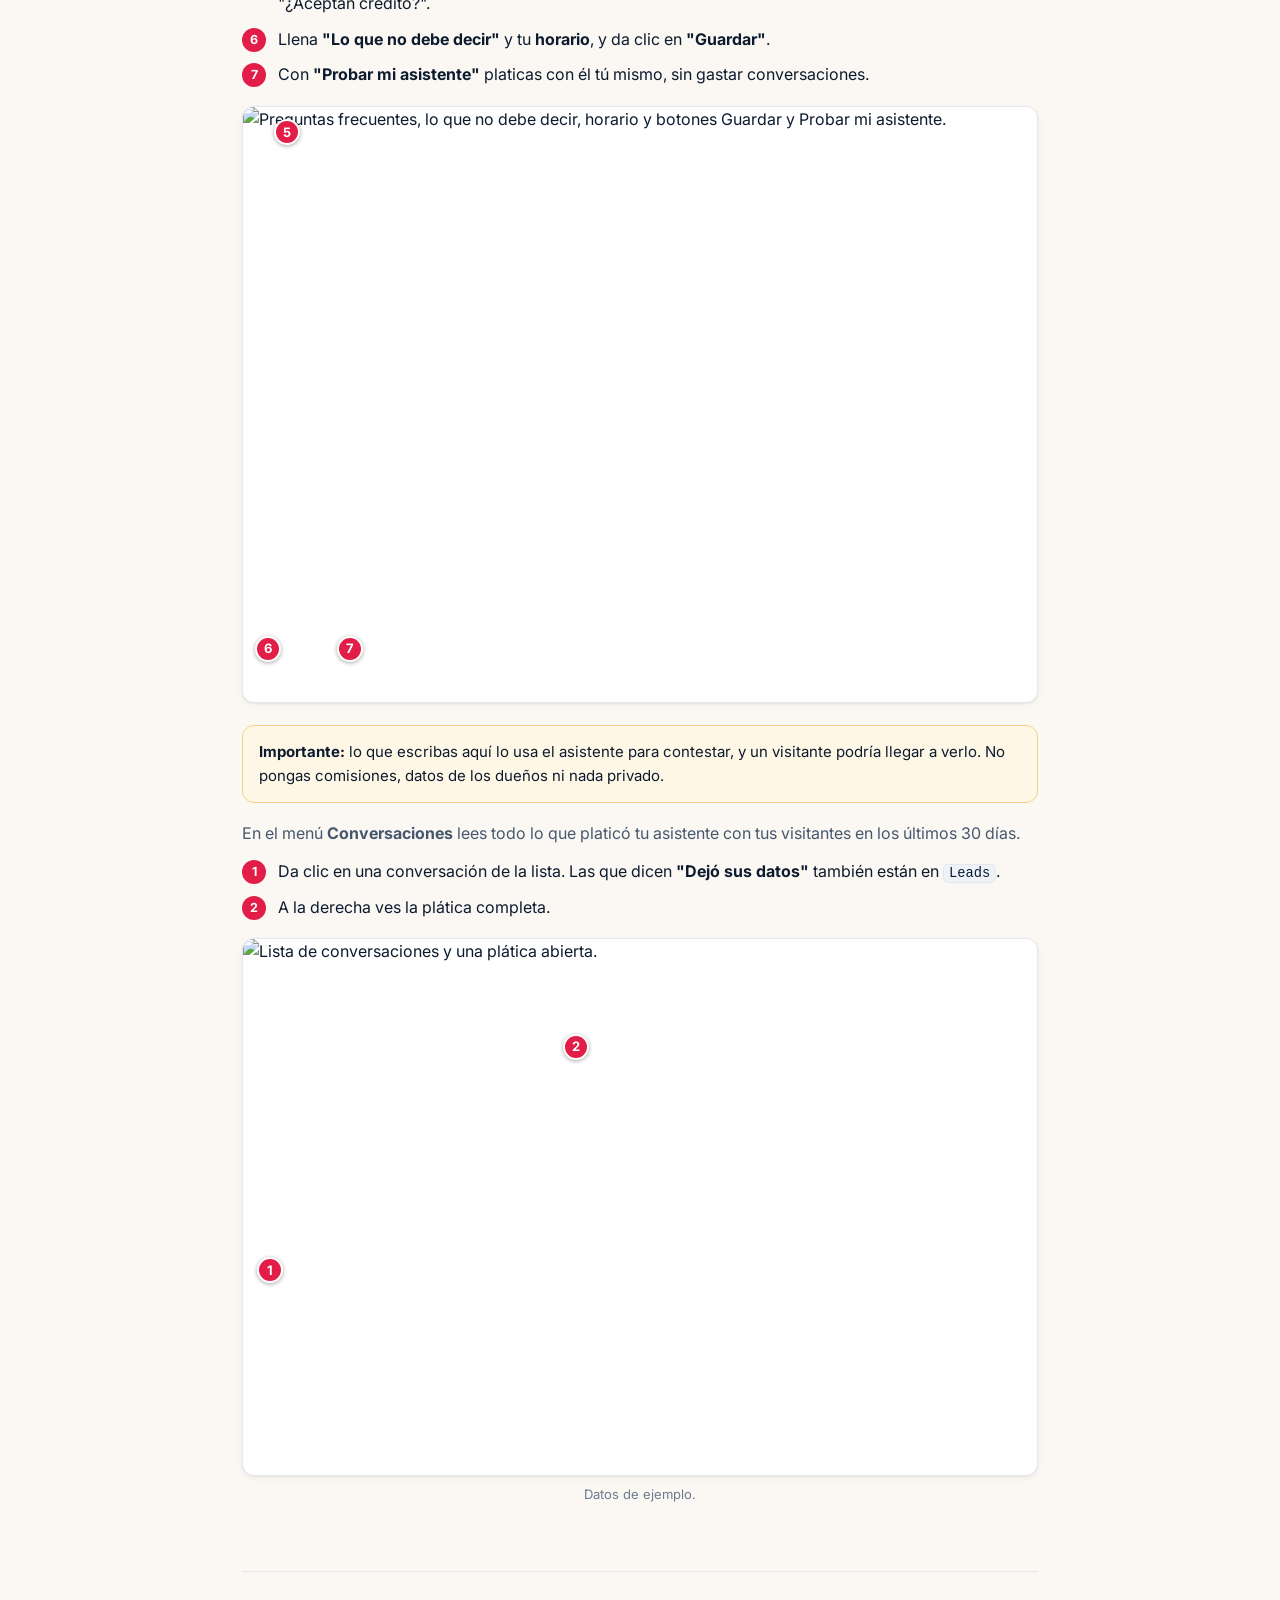
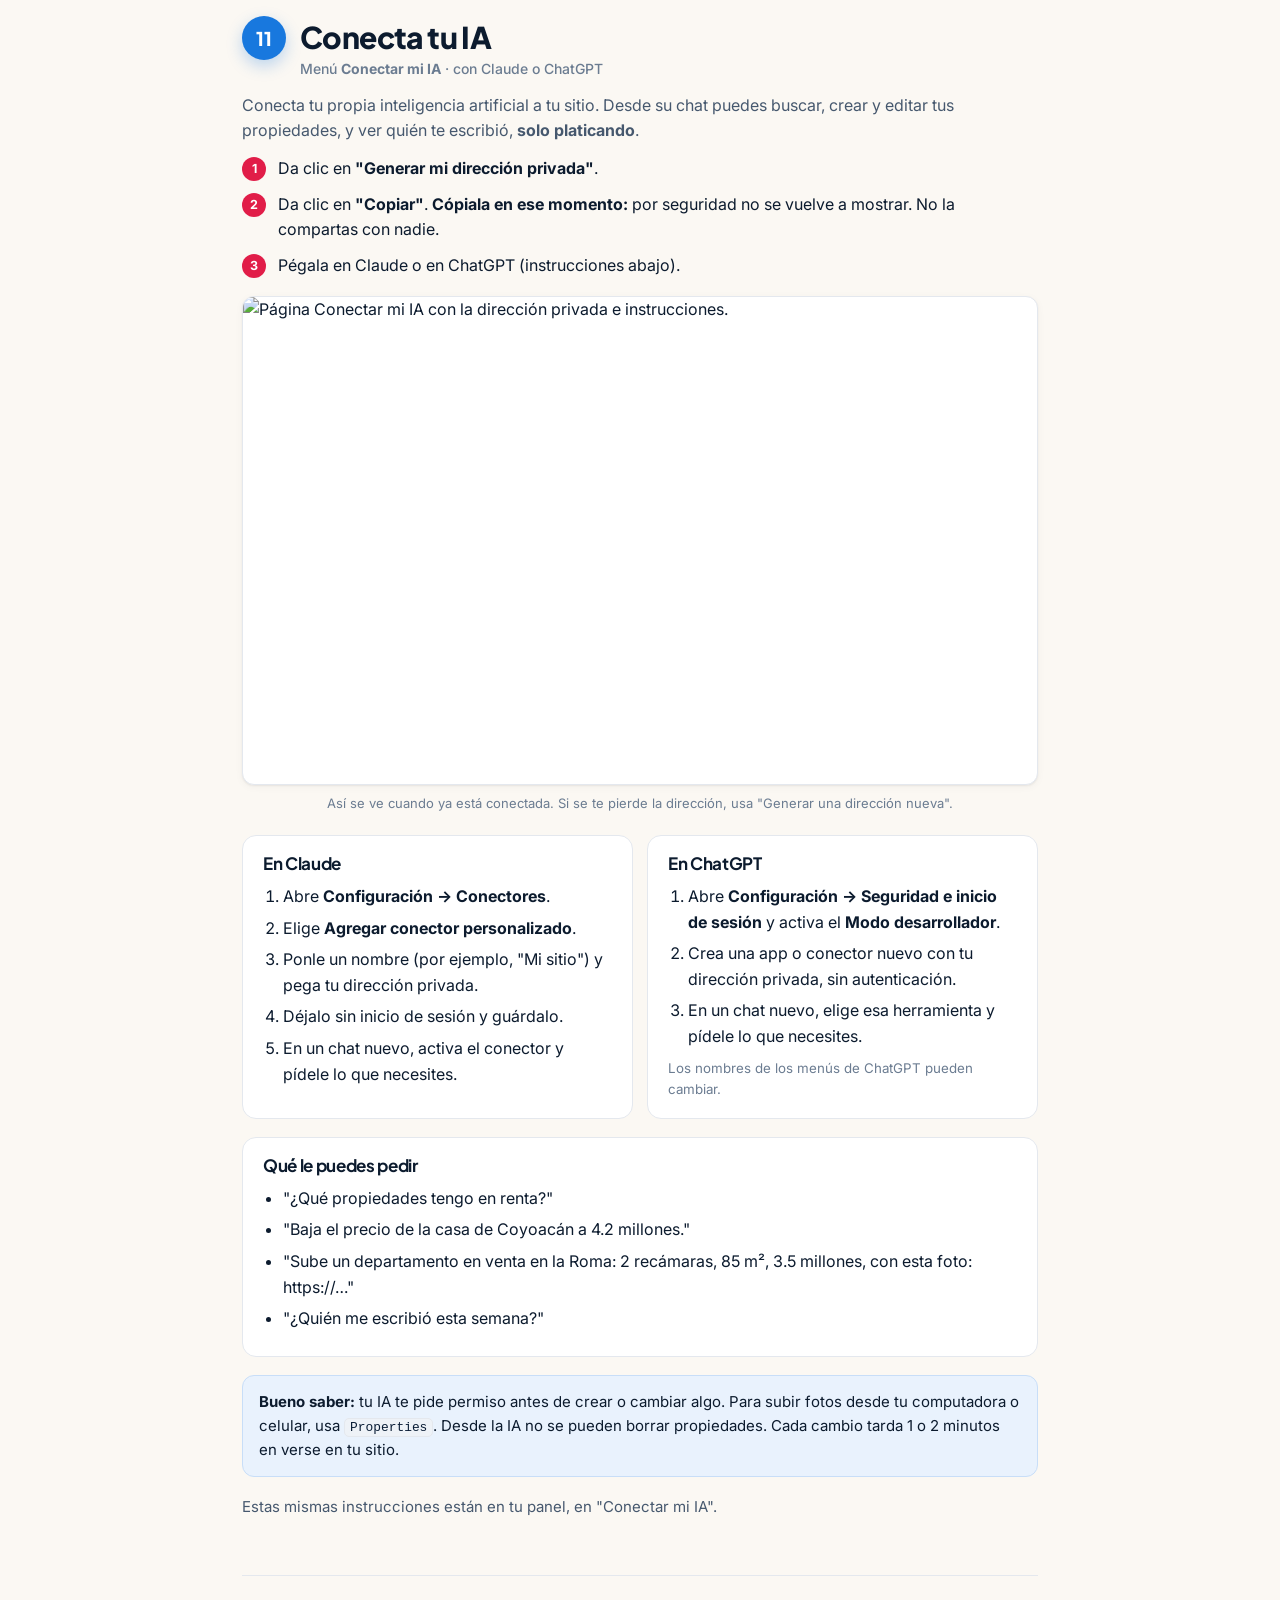
==== commit b75c33c4: "Guía en inglés para clientes en www.rexsite.ai/guide y links desde /start - rexsite-landing/guide/: " ====
--- a/rexsite-landing/guia/index.html
+++ b/rexsite-landing/guia/index.html
@@ -197,7 +197,7 @@
     <div class="caja">
       <h3>Antes de empezar</h3>
       <ul>
-        <li><b>Usa una computadora.</b> En el celular el panel no muestra el menú completo.</li>
+        <li><b>Es más fácil en computadora.</b> En el celular, toca <b>Menú</b> arriba en tu panel para ver todas las secciones.</li>
         <li>Ten a la mano tu logo y las fotos de tus propiedades.</li>
         <li>Algunos botones del panel están en inglés. En esta guía te decimos qué significa cada uno.</li>
       </ul>
@@ -270,7 +270,7 @@
     <ol class="pasitos">
       <li><span class="n">1</span><span>Escribe una contraseña de <b>al menos 8 caracteres</b>.</span></li>
       <li><span class="n">2</span><span>En la segunda casilla, <b>escríbela otra vez</b>.</span></li>
-      <li><span class="n">3</span><span>Da clic en <b>"Guardar contraseña"</b>. Verás "Listo" y un botón para entrar a tu sitio.</span></li>
+      <li><span class="n">3</span><span>Da clic en <b>"Crear mi acceso"</b>. Verás "Listo" y un botón para entrar a tu sitio.</span></li>
     </ol>
     <div class="tip">Si el botón ya no funciona (lo usaste o pasaron 30 días), <b>responde el correo de bienvenida</b> y te mandamos uno nuevo.</div>
   </section>
